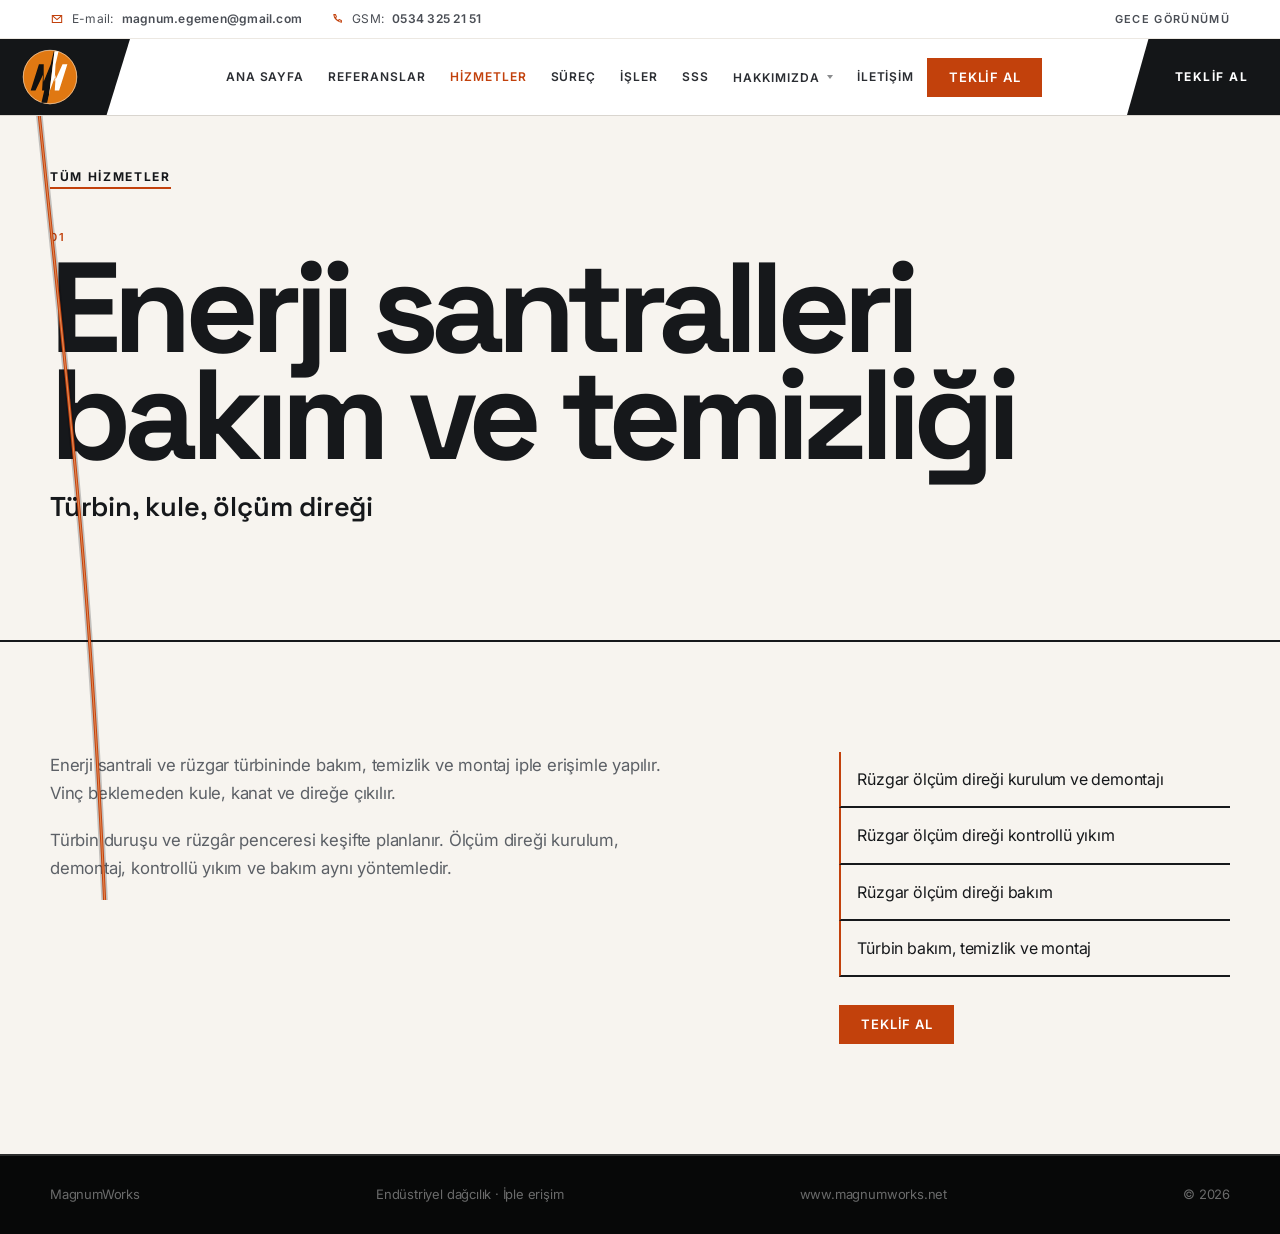
==== hizmet.html @ 62b802a7 "MagnumWorks kurumsal siteyi yayına hazırla. Katalogdaki hizmet kategorileri, referanslar ve standart" ====
<!DOCTYPE html>
<html lang="tr">
  <head>
    <meta charset="UTF-8" />
    <meta name="viewport" content="width=device-width, initial-scale=1.0" />
    <title>Hizmet | MagnumWorks</title>
    <meta name="description" content="MagnumWorks iple erişim hizmeti." />
    <meta name="theme-color" content="#0f1113" />
    <link rel="preconnect" href="https://fonts.googleapis.com" />
    <link rel="preconnect" href="https://fonts.gstatic.com" crossorigin />
    <link
      href="https://fonts.googleapis.com/css2?family=Inter:wght@400;500;600&family=Space+Grotesk:wght@500;600;700&display=swap"
      rel="stylesheet"
    />
    <link rel="stylesheet" href="css/styles.css" />
    <script>
      try {
        if (localStorage.getItem("magnum-theme") === "night") {
          document.documentElement.dataset.theme = "night";
        }
      } catch (err) {}
    </script>
  </head>
  <body class="page-inner">
    <a class="skip-link" href="#icerik">İçeriğe geç</a>
    <div class="scroll-progress" aria-hidden="true"></div>

    <header class="site-header is-stuck">
      <div class="header-top">
        <div class="container header-top-inner">
          <p class="header-meta">
            <svg viewBox="0 0 24 24" aria-hidden="true"><path d="M4 6h16v12H4z" fill="none" stroke="currentColor" stroke-width="1.8"/><path d="m5 7 7 6 7-6" fill="none" stroke="currentColor" stroke-width="1.8"/></svg>
            E-mail: <a href="mailto:magnum.egemen@gmail.com">magnum.egemen@gmail.com</a>
          </p>
          <p class="header-meta">
            <svg viewBox="0 0 24 24" aria-hidden="true"><path d="M6.5 4.5h3l1.5 4-2 1.2a12 12 0 0 0 5.3 5.3l1.2-2 4 1.5v3A15 15 0 0 1 6.5 4.5z" fill="none" stroke="currentColor" stroke-width="1.8" stroke-linejoin="round"/></svg>
            GSM: <a href="tel:+905343252151">0534 325 21 51</a>
          </p>
          <button class="theme-toggle" type="button" aria-pressed="false" aria-label="Saha gece modu">
            Gece görünümü
          </button>
        </div>
      </div>
      <div class="header-bar">
        <a class="logo-slab" href="index.html" aria-label="MagnumWorks anasayfa">
          <img class="logo-mark" src="assets/logo-mw.svg" width="56" height="56" alt="MagnumWorks" />
        </a>
        <button class="menu-toggle" type="button" aria-expanded="false" aria-controls="site-nav" aria-label="Menü">
          <span></span><span></span><span></span>
        </button>
        <nav class="nav" id="site-nav">
          <a class="nav-link" href="index.html">Ana sayfa</a>
          <a class="nav-link" href="index.html#referanslar">Referanslar</a>
          <a class="nav-link is-active" href="index.html#hizmetler">Hizmetler</a>
          <a class="nav-link" href="index.html#surec">Süreç</a>
          <a class="nav-link" href="index.html#isler">İşler</a>
          <a class="nav-link" href="index.html#sss">SSS</a>
          <div class="nav-drop">
            <button class="nav-link nav-drop-btn" type="button" aria-expanded="false" aria-controls="hakkinda-menu">
              Hakkımızda
            </button>
            <div class="nav-drop-menu" id="hakkinda-menu">
              <a href="index.html#hakkimizda">Magnum Works</a>
              <a href="index.html#sertifikalar">Sertifikalar ve kullanılan markalar</a>
              <a href="index.html#ekip">Ekibimiz</a>
            </div>
          </div>
          <a class="nav-link" href="index.html#iletisim">İletişim</a>
          <a class="btn btn-primary btn-nav" href="index.html#iletisim">Teklif al</a>
        </nav>
        <a class="quote-slab" href="index.html#iletisim">Teklif al</a>
      </div>
    </header>

    <main id="icerik" class="service-page">
      <section class="section service-hero">
        <div class="container">
          <a class="back-link" href="index.html#hizmetler">Tüm hizmetler</a>
          <p class="kicker" data-n></p>
          <h1 data-title></h1>
          <p class="dek" data-dek></p>
        </div>
      </section>

      <section class="section service-body">
        <div class="container service-body-grid">
          <article data-body></article>
          <aside>
            <ul data-items></ul>
            <a class="btn btn-primary" href="index.html#iletisim">Teklif al</a>
          </aside>
        </div>
      </section>

      <section class="section gallery" id="galeri" hidden>
        <div class="container">
          <div class="split-intro">
            <p class="section-tag">Galeri</p>
            <h2>Sahadan</h2>
          </div>
          <div class="gallery-grid" data-gallery></div>
        </div>
      </section>
    </main>

    <footer class="site-footer">
      <div class="container footer-inner">
        <span>MagnumWorks</span>
        <span>Endüstriyel dağcılık · İple erişim</span>
        <a href="https://www.magnumworks.net" rel="noopener">www.magnumworks.net</a>
        <span>© 2026</span>
      </div>
    </footer>

    <button class="to-top" type="button" aria-label="Başa dön">
      <svg viewBox="0 0 24 24" fill="none" stroke="currentColor" stroke-width="1.6">
        <path d="M12 19V5M5 12l7-7 7 7" />
      </svg>
    </button>
    <script src="js/services.js"></script>
    <script src="js/hizmet.js"></script>
    <script src="js/rope.js"></script>
    <script src="js/main.js"></script>
  </body>
</html>
---- css/styles.css ----
:root {
  --accent: #c2410c;
  --black: #0c0d0e;
  --ink: #16181b;
  --muted: #5c6066;
  --line: #d9d5cf;
  --paper: #efece6;
  --white: #f7f4ef;
  --header-h: 114px;
  --header-bg: #ffffff;
  --font: "Inter", system-ui, sans-serif;
  --display: "Space Grotesk", "Inter", sans-serif;
  --ease: cubic-bezier(0.22, 1, 0.36, 1);
  --rule: 2.5px;
}

html[data-theme="night"] {
  color-scheme: dark;
  --black: #070808;
  --ink: #efece6;
  --muted: #9a958c;
  --line: #3a3d42;
  --paper: #1a1c1f;
  --white: #121416;
  --header-bg: #16181b;
}

*,
*::before,
*::after {
  box-sizing: border-box;
}

html {
  scroll-behavior: smooth;
  scroll-padding-top: calc(var(--header-h) + 12px);
}

body {
  margin: 0;
  font-family: var(--font);
  color: var(--ink);
  background: var(--white);
  line-height: 1.65;
  font-size: 16px;
  letter-spacing: -0.012em;
}

img {
  max-width: 100%;
  display: block;
}

a {
  color: inherit;
  text-decoration: none;
}

:focus-visible {
  outline: 2px solid var(--accent);
  outline-offset: 3px;
}

.container {
  width: min(1180px, calc(100% - 56px));
  margin-inline: auto;
}

.skip-link {
  position: absolute;
  left: -9999px;
}

.skip-link:focus {
  left: 12px;
  top: 12px;
  z-index: 80;
  padding: 10px 14px;
  background: var(--black);
  color: #fff;
}

.scroll-progress {
  position: fixed;
  top: 0;
  left: 0;
  right: 0;
  height: 2px;
  z-index: 70;
  background: var(--accent);
  transform: scaleX(var(--progress, 0));
  transform-origin: 0 50%;
  pointer-events: none;
}

/* Header */

.site-header {
  position: fixed;
  inset: 0 0 auto;
  z-index: 50;
  height: auto;
  background: var(--header-bg);
  box-shadow: 0 1px 0 var(--line);
}

.header-top {
  background: #fff;
  color: #4a4e55;
  font-size: 12px;
  letter-spacing: 0.02em;
  border-bottom: 1px solid #ece8e2;
}

html[data-theme="night"] .header-top {
  background: #121416;
  color: var(--muted);
  border-bottom-color: var(--line);
}

.header-top-inner {
  min-height: 38px;
  display: flex;
  align-items: center;
  gap: 28px;
}

.header-meta {
  margin: 0;
  display: inline-flex;
  align-items: center;
  gap: 8px;
}

.header-meta svg {
  width: 14px;
  height: 14px;
  color: var(--accent);
  flex-shrink: 0;
}

.header-top a {
  color: inherit;
  font-weight: 600;
}

.header-top a:hover {
  color: var(--accent);
}

.theme-toggle {
  margin: 0;
  margin-left: auto;
  padding: 0;
  border: 0;
  background: none;
  color: #4a4e55;
  font: 600 11px/1 var(--font);
  letter-spacing: 0.12em;
  text-transform: uppercase;
  cursor: pointer;
}

.theme-toggle:hover,
html[data-theme="night"] .theme-toggle {
  color: var(--accent);
}

.header-bar {
  display: flex;
  align-items: stretch;
  min-height: 76px;
  background: #fff;
}

html[data-theme="night"] .header-bar {
  background: var(--header-bg);
}

.logo-slab {
  display: flex;
  align-items: center;
  flex-shrink: 0;
  padding: 0 52px 0 22px;
  background: #141618;
  clip-path: polygon(0 0, 100% 0, 82% 100%, 0 100%);
  line-height: 0;
}

.logo-mark {
  display: block;
  width: 56px;
  height: 56px;
}

.quote-slab {
  display: inline-flex;
  align-items: center;
  flex-shrink: 0;
  margin-left: auto;
  padding: 0 32px 0 48px;
  background: #141618;
  color: #fff;
  font: 700 12px/1 var(--font);
  letter-spacing: 0.12em;
  text-transform: uppercase;
  clip-path: polygon(14% 0, 100% 0, 100% 100%, 0 100%);
}

.quote-slab:hover {
  background: var(--accent);
}

@media (max-width: 760px) {
  .logo-slab {
    padding: 0 36px 0 14px;
  }

  .logo-mark {
    width: 44px;
    height: 44px;
  }

  .header-meta:nth-child(3) {
    display: none;
  }
}

.nav {
  display: flex;
  align-items: center;
  justify-content: center;
  flex: 1;
  gap: 2px;
}

.nav-link {
  font-size: 12px;
  font-weight: 600;
  letter-spacing: 0.08em;
  text-transform: uppercase;
  color: #2a2d32;
  transition: color 0.2s var(--ease);
  background: none;
  border: 0;
  padding: 10px 11px;
  font-family: inherit;
  cursor: pointer;
}

html[data-theme="night"] .nav-link {
  color: var(--ink);
}

.nav-link:hover,
.nav-link.is-active,
.site-header.is-stuck .nav-link:hover,
.site-header.is-stuck .nav-link.is-active {
  color: var(--accent);
}

.btn-nav {
  display: none;
}

.nav-drop {
  position: relative;
}

.nav-drop-btn {
  display: inline-flex;
  align-items: center;
  gap: 7px;
}

.nav-drop-btn::before {
  content: "";
  width: 0;
  height: 0;
  border-left: 3.5px solid transparent;
  border-right: 3.5px solid transparent;
  border-top: 4px solid currentColor;
  opacity: 0.55;
  order: 2;
}

.nav-drop-menu {
  position: absolute;
  top: 100%;
  left: 0;
  min-width: 280px;
  padding: 8px 0;
  background: var(--white);
  border: 1px solid var(--ink);
  display: none;
  z-index: 60;
}

.nav-drop:hover .nav-drop-menu,
.nav-drop:focus-within .nav-drop-menu,
.nav-drop.is-open .nav-drop-menu {
  display: grid;
}

.nav-drop-menu a {
  font-size: 13px;
  font-weight: 500;
  letter-spacing: 0.02em;
  text-transform: none;
  color: var(--ink);
  line-height: 1.35;
  padding: 12px 16px;
  border-left: 3px solid transparent;
}

.nav-drop-menu a:hover,
.nav-drop-menu a.is-active {
  color: var(--accent);
  border-left-color: var(--accent);
  background: var(--paper);
}

.btn {
  display: inline-flex;
  align-items: center;
  justify-content: center;
  border: 0;
  cursor: pointer;
  font: 600 13px/1 var(--font);
  letter-spacing: 0.06em;
  text-transform: uppercase;
  padding: 13px 22px;
  border-radius: 0;
  transition: background 0.25s var(--ease), color 0.25s var(--ease);
}

.btn-primary {
  background: var(--accent);
  color: #fff;
}

.btn-primary:hover {
  background: #9a3412;
}

.btn-ghost {
  background: transparent;
  color: var(--ink);
  border: var(--rule) solid var(--ink);
}

.btn-ghost:hover {
  border-color: var(--accent);
  color: var(--accent);
}

.menu-toggle {
  display: none;
  width: 40px;
  height: 40px;
  margin: auto 16px auto auto;
  border: 1px solid color-mix(in srgb, var(--ink) 16%, transparent);
  background: transparent;
  cursor: pointer;
}

.menu-toggle span {
  display: block;
  width: 16px;
  height: 2px;
  margin: 4px auto;
  background: var(--ink);
}

/* Hero */

.hero {
  position: relative;
  min-height: min(88vh, 820px);
  display: grid;
  place-items: center;
  padding: var(--header-h) 24px 0;
  overflow: hidden;
  color: #fff;
}

.hero-photo {
  position: absolute;
  inset: 0;
  width: 100%;
  height: 100%;
  max-width: none;
  object-fit: cover;
  object-position: center 40%;
}

.hero-veil {
  position: absolute;
  inset: 0;
  background: linear-gradient(180deg, rgba(12, 13, 14, 0.55) 0%, rgba(12, 13, 14, 0.28) 42%, rgba(12, 13, 14, 0.45) 100%);
}

.hero-center {
  position: relative;
  z-index: 1;
  text-align: center;
  max-width: 56rem;
}

.eyebrow {
  margin: 0 0 16px;
  font-size: 12px;
  font-weight: 600;
  letter-spacing: 0.18em;
  text-transform: uppercase;
  color: var(--accent);
}

.hero h1 {
  margin: 0;
  font-family: var(--display);
  font-size: clamp(2rem, 5.4vw, 4.1rem);
  font-weight: 700;
  line-height: 1.08;
  letter-spacing: 0.04em;
  text-transform: uppercase;
  color: #fff;
  text-shadow: 0 8px 28px rgba(0, 0, 0, 0.35);
}

.btn-hero {
  margin-top: 28px;
  background: #141618;
  color: #fff;
  padding: 14px 26px;
}

.btn-hero:hover {
  background: var(--accent);
}

.page-rail {
  display: none;
}

.rope-canvas {
  position: fixed;
  inset: 0;
  z-index: 12;
  width: 100%;
  height: 100%;
  pointer-events: none;
}

/* Facts */

.facts {
  background: var(--black);
  color: #fff;
  padding: 88px 0 96px;
  border-top: var(--rule) solid var(--accent);
}

.facts-layout {
  display: grid;
  grid-template-columns: 0.85fr 1.15fr;
  gap: 48px;
  align-items: start;
}

.facts-lead {
  margin: 0;
  font-family: var(--display);
  font-size: clamp(3rem, 8vw, 6.5rem);
  font-weight: 700;
  line-height: 0.85;
  letter-spacing: -0.06em;
}

.facts-list {
  display: grid;
  gap: 0;
}

.facts-list article {
  position: relative;
  padding: 28px 0 28px 8px;
  border-top: var(--rule) solid rgba(255, 255, 255, 0.85);
  overflow: hidden;
}

.facts-n {
  position: absolute;
  right: 0;
  top: -0.15em;
  font-family: var(--display);
  font-size: 5.5rem;
  font-weight: 700;
  line-height: 1;
  letter-spacing: -0.08em;
  color: transparent;
  -webkit-text-stroke: 1.5px rgba(255, 255, 255, 0.14);
  pointer-events: none;
}

.facts-list h3 {
  margin: 0 0 8px;
  font-family: var(--display);
  font-size: 1.15rem;
  letter-spacing: 0.08em;
  text-transform: uppercase;
  color: var(--accent);
}

.facts-list p {
  margin: 0;
  max-width: 36ch;
  color: rgba(255, 255, 255, 0.65);
}

.stats {
  background: var(--white);
  border-top: var(--rule) solid var(--ink);
  padding: 0;
}

.stats-grid {
  display: grid;
  grid-template-columns: repeat(4, 1fr);
}

.stats-grid article {
  display: grid;
  grid-template-columns: auto 1fr;
  grid-template-rows: auto auto;
  column-gap: 16px;
  align-items: center;
  padding: 36px 28px 36px 0;
  border-right: var(--rule) solid var(--ink);
}

.stats-grid article:last-child {
  border-right: 0;
  padding-right: 0;
}

.stats-ico {
  grid-row: 1 / 3;
  width: 52px;
  height: 52px;
}

.stats-ico path,
.stats-ico circle,
.stats-ico rect {
  fill: none;
  stroke: var(--ink);
  stroke-width: 1.6;
  stroke-linecap: round;
  stroke-linejoin: round;
}

.stats-ico .fine {
  stroke-width: 1.1;
  opacity: 0.4;
}

.stats-ico .accent {
  stroke: var(--accent);
  stroke-width: 2;
}

.stats-grid p {
  margin: 0;
  font-family: var(--display);
  font-size: clamp(2rem, 4vw, 3.2rem);
  font-weight: 700;
  letter-spacing: -0.05em;
  line-height: 0.9;
  color: var(--ink);
}

.stats-grid h3 {
  margin: 8px 0 0;
  font-size: 13px;
  font-weight: 600;
  letter-spacing: 0.08em;
  text-transform: uppercase;
  color: var(--muted);
}

/* Sections */

.section {
  padding: 110px 0;
}

.section-tag {
  margin: 0;
  font-size: 12px;
  font-weight: 600;
  letter-spacing: 0.22em;
  text-transform: uppercase;
  color: var(--accent);
}

.services {
  background: var(--white);
}

.services-intro {
  display: grid;
  grid-template-columns: 1fr 1.4fr;
  gap: 24px;
  align-items: end;
  margin-bottom: 72px;
  padding-bottom: 28px;
  border-bottom: var(--rule) solid var(--ink);
}

.services-intro h2 {
  margin: 0;
  text-align: right;
  font-family: var(--display);
  font-size: clamp(2.2rem, 5.5vw, 4.2rem);
  font-weight: 700;
  line-height: 0.92;
  letter-spacing: -0.05em;
}

.lines {
  margin: 0;
  padding: 0;
  list-style: none;
  display: grid;
  grid-template-columns: 1fr 1fr;
  border-top: var(--rule) solid var(--ink);
}

.lines li {
  margin: 0;
  border-bottom: var(--rule) solid var(--ink);
}

.lines li:nth-child(odd) {
  border-right: var(--rule) solid var(--ink);
}

.lines a {
  display: flex;
  align-items: baseline;
  gap: 14px;
  padding: 22px 28px 22px 0;
  font-family: var(--display);
  font-size: clamp(1.02rem, 1.6vw, 1.22rem);
  font-weight: 600;
  line-height: 1.35;
  letter-spacing: -0.02em;
}

.lines a::before {
  content: "";
  flex: 0 0 10px;
  width: 10px;
  height: 10px;
  margin-top: 6px;
  background: var(--accent);
}

.lines a:hover {
  color: var(--accent);
}

.service-list {
  display: grid;
  gap: 0;
}

.service-row {
  position: relative;
  display: grid;
  grid-template-columns: 0.9fr 1.1fr;
  gap: 40px;
  align-items: center;
  padding: 56px 0;
  border-bottom: var(--rule) solid var(--ink);
  color: inherit;
}

.service-row:hover h3 {
  color: var(--accent);
}

.service-row.is-flip {
  grid-template-columns: 1.1fr 0.9fr;
}

.service-row.is-flip .doodle {
  order: 2;
}

.service-row.is-flip .service-copy {
  order: 1;
  text-align: right;
}

.service-row.is-flip .service-copy p,
.service-row.is-flip .service-copy ul,
.service-row.is-flip .service-copy .more {
  margin-left: auto;
}

.service-copy {
  position: relative;
  z-index: 1;
}

.wm {
  position: absolute;
  left: -0.1em;
  top: -0.35em;
  z-index: -1;
  font-family: var(--display);
  font-size: clamp(5.5rem, 14vw, 10rem);
  font-weight: 700;
  line-height: 0.75;
  letter-spacing: -0.08em;
  color: transparent;
  -webkit-text-stroke: 2px rgba(22, 24, 27, 0.1);
  pointer-events: none;
}

.service-row.is-flip .wm {
  left: auto;
  right: -0.05em;
}

.doodle {
  display: grid;
  place-items: center;
}

.doodle svg {
  width: min(340px, 78vw);
  height: auto;
  aspect-ratio: 240 / 180;
}

.doodle-art {
  width: min(380px, 82vw);
  height: auto;
  background: transparent;
}

html[data-theme="night"] .doodle-art {
  filter: invert(1) hue-rotate(180deg);
}

.doodle path,
.doodle circle,
.doodle rect,
.doodle line,
.doodle polyline,
.doodle ellipse {
  fill: none;
  stroke: var(--ink);
  stroke-width: 1.2;
  stroke-linecap: round;
  stroke-linejoin: round;
}

.doodle .fine {
  stroke-width: 0.85;
  opacity: 0.42;
}

.doodle .mid {
  stroke-width: 1.15;
}

.doodle .accent {
  stroke: var(--accent);
  stroke-width: 1.9;
  opacity: 1;
}

.service-row:hover .doodle .accent {
  stroke-dasharray: 5 7;
  animation: dash 1.4s linear infinite;
}

.kicker {
  display: block;
  margin-bottom: 8px;
  font-size: 11px;
  font-weight: 600;
  letter-spacing: 0.2em;
  text-transform: uppercase;
  color: var(--accent);
}

.service-copy h3 {
  margin: 0 0 12px;
  font-family: var(--display);
  font-size: clamp(2.8rem, 7.5vw, 5.8rem);
  font-weight: 700;
  letter-spacing: -0.06em;
  line-height: 0.86;
  color: var(--ink);
}

.service-copy .dek {
  margin: 0 0 16px;
  font-family: var(--display);
  font-size: clamp(1.05rem, 2vw, 1.35rem);
  font-weight: 600;
  letter-spacing: -0.03em;
  line-height: 1.2;
  color: var(--ink);
}

.service-copy p:not(.dek) {
  margin: 0 0 14px;
  max-width: 46ch;
  color: var(--muted);
}

.service-copy ul {
  margin: 0 0 20px;
  padding: 0;
  list-style: none;
  display: flex;
  flex-wrap: wrap;
  gap: 8px 18px;
  max-width: 46ch;
}

.service-copy li {
  font-size: 13px;
}

.service-copy li::before {
  content: "– ";
  color: var(--accent);
}

.service-copy li a:hover {
  color: var(--accent);
}

.service-copy .more {
  display: inline-block;
  font-size: 13px;
  font-weight: 700;
  letter-spacing: 0.06em;
  text-transform: uppercase;
  color: var(--ink);
  border-bottom: var(--rule) solid var(--accent);
  padding-bottom: 2px;
}

.page-inner {
  padding-top: var(--header-h);
}

.page-inner .site-header {
  background: var(--header-bg);
}

.service-hero {
  padding-top: 48px;
  border-bottom: var(--rule) solid var(--ink);
}

.back-link {
  display: inline-block;
  margin-bottom: 28px;
  font-size: 12px;
  font-weight: 700;
  letter-spacing: 0.14em;
  text-transform: uppercase;
  border-bottom: var(--rule) solid var(--accent);
}

.service-hero h1 {
  margin: 8px 0 16px;
  font-family: var(--display);
  font-size: clamp(3.4rem, 12vw, 8rem);
  font-weight: 700;
  line-height: 0.84;
  letter-spacing: -0.06em;
  color: var(--ink);
}

.service-hero .dek {
  margin: 0;
  font-family: var(--display);
  font-size: clamp(1.2rem, 2.4vw, 1.7rem);
  font-weight: 600;
  max-width: 28ch;
}

.service-body {
  background: var(--white);
}

.service-body-grid {
  display: grid;
  grid-template-columns: 1.3fr 0.7fr;
  gap: 64px;
  align-items: start;
}

.service-body-grid article p {
  margin: 0 0 20px;
  color: var(--muted);
  max-width: 58ch;
  font-size: 1.05rem;
}

.service-body-grid ul {
  margin: 0 0 28px;
  padding: 0;
  list-style: none;
}

.service-body-grid li {
  padding: 14px 0 14px 16px;
  border-left: var(--rule) solid var(--accent);
  border-bottom: var(--rule) solid var(--ink);
}

.gallery {
  background: var(--paper);
  border-top: var(--rule) solid var(--ink);
}

.gallery-grid {
  display: grid;
  grid-template-columns: repeat(3, 1fr);
  gap: var(--rule);
}

.gallery-grid figure {
  margin: 0;
  background: var(--ink);
  aspect-ratio: 4 / 3;
  overflow: hidden;
}

.gallery-grid img {
  width: 100%;
  height: 100%;
  object-fit: cover;
}

@keyframes dash {
  to {
    stroke-dashoffset: -24;
  }
}

.split-intro {
  display: grid;
  grid-template-columns: 1fr 1.4fr;
  gap: 24px;
  align-items: end;
  margin-bottom: 56px;
  padding-bottom: 28px;
  border-bottom: var(--rule) solid var(--ink);
}

.split-intro h2 {
  margin: 0;
  text-align: right;
  font-family: var(--display);
  font-size: clamp(2.8rem, 7vw, 5.4rem);
  font-weight: 700;
  line-height: 0.88;
  letter-spacing: -0.05em;
}

.process {
  background: var(--white);
  border-top: var(--rule) solid var(--ink);
}

.steps {
  margin: 0;
  padding: 0;
  list-style: none;
  display: grid;
  grid-template-columns: repeat(4, 1fr);
  gap: 0;
  border-top: var(--rule) solid var(--ink);
}

.steps li {
  padding: 32px 28px 8px 0;
  border-right: var(--rule) solid var(--ink);
}

.steps li:last-child {
  border-right: 0;
  padding-right: 0;
}

.steps-n {
  display: block;
  font-family: var(--display);
  font-size: 4.2rem;
  font-weight: 700;
  line-height: 0.8;
  letter-spacing: -0.06em;
  color: transparent;
  -webkit-text-stroke: 1.5px var(--ink);
  margin-bottom: 28px;
}

.steps h3 {
  margin: 0 0 12px;
  font-family: var(--display);
  font-size: 1.35rem;
  letter-spacing: -0.03em;
}

.steps p {
  margin: 0;
  color: var(--muted);
  font-size: 0.95rem;
  max-width: 28ch;
}

.works {
  background: var(--paper);
  border-top: var(--rule) solid var(--ink);
}

.works-note {
  margin: -32px 0 28px;
  color: var(--muted);
  font-size: 0.95rem;
}

.works-list {
  border-top: var(--rule) solid var(--ink);
}

.work-row {
  display: grid;
  grid-template-columns: 4.5rem 1fr auto;
  gap: 16px;
  align-items: baseline;
  padding: 22px 0;
  border-bottom: var(--rule) solid var(--ink);
  color: inherit;
}

.work-row span {
  font-family: var(--display);
  font-weight: 700;
  font-size: 0.95rem;
  color: var(--accent);
}

.work-row strong {
  font-family: var(--display);
  font-size: clamp(1.2rem, 2.4vw, 1.7rem);
  font-weight: 700;
  letter-spacing: -0.03em;
}

.work-row em {
  font-style: normal;
  font-size: 13px;
  letter-spacing: 0.08em;
  text-transform: uppercase;
  color: var(--muted);
}

.refs {
  background: #141618;
  color: #fff;
  padding: 72px 0 0;
  border-top: 4px solid var(--accent);
  overflow: hidden;
}

.refs-head {
  display: grid;
  grid-template-columns: 1.1fr 0.9fr;
  gap: 40px;
  align-items: end;
  padding-bottom: 36px;
}

.refs-head h2 {
  margin: 10px 0 0;
  font-family: var(--display);
  font-size: clamp(1.8rem, 3.4vw, 2.6rem);
  font-weight: 700;
  letter-spacing: -0.03em;
  line-height: 1.15;
  color: #fff;
}

.refs-lead {
  margin: 0;
  max-width: 42ch;
  color: rgba(255, 255, 255, 0.62);
  font-size: 0.98rem;
  line-height: 1.65;
}

.refs-marquee {
  overflow: hidden;
  background: #1a1c1f;
  border-top: 1px solid rgba(255, 255, 255, 0.08);
}

.refs-track {
  display: flex;
  width: max-content;
  margin: 0;
  padding: 28px 0;
  list-style: none;
  animation: refs-drift 48s linear infinite;
}

.refs-track li {
  flex: 0 0 240px;
  margin: 0;
  padding: 0 12px;
}

.refs-card {
  background: #fff;
  color: var(--ink);
  min-height: 148px;
  padding: 16px 16px 14px;
  display: grid;
  grid-template-rows: 1fr auto;
}

.refs-plate {
  display: grid;
  place-items: center;
  min-height: 88px;
  padding: 12px;
  border: 1px solid #ece8e2;
  background: #f7f4ef;
}

.refs-logo {
  width: 148px;
  height: 56px;
  object-fit: contain;
}

.refs-slot {
  font-family: var(--display);
  font-size: 11px;
  font-weight: 700;
  letter-spacing: 0.22em;
  text-transform: uppercase;
  color: #c4beb4;
}

.refs-name {
  margin: 12px 0 0;
  font-family: var(--display);
  font-size: 12px;
  font-weight: 700;
  letter-spacing: 0.04em;
  line-height: 1.3;
  text-align: center;
  text-transform: uppercase;
  color: #141618;
}

.refs-names {
  margin: 0;
  padding: 28px 0 48px;
  list-style: none;
  display: grid;
  grid-template-columns: 1fr 1fr 1fr;
  gap: 0;
}

.refs-names li {
  margin: 0;
  padding: 14px 20px 14px 0;
  border-bottom: 1px solid rgba(255, 255, 255, 0.1);
  font-size: 0.95rem;
  color: rgba(255, 255, 255, 0.82);
}

.refs-names li::before {
  content: "";
  display: inline-block;
  width: 7px;
  height: 7px;
  margin-right: 10px;
  background: var(--accent);
  vertical-align: 1px;
}

.refs-lead code {
  font-size: 0.85em;
  color: #fff;
}

html[data-theme="night"] .refs {
  background: #0c0d0e;
}

html[data-theme="night"] .refs-marquee {
  background: #121416;
}

@keyframes refs-drift {
  from {
    transform: translateX(-50%);
  }
  to {
    transform: translateX(0);
  }
}

.refs-marquee:hover .refs-track {
  animation-play-state: paused;
}

@media (prefers-reduced-motion: reduce) {
  .refs-track {
    animation: none;
    transform: none;
  }
}

@media (max-width: 760px) {
  .refs-head {
    grid-template-columns: 1fr;
    gap: 16px;
  }

  .refs-names {
    grid-template-columns: 1fr;
  }
}

.work-row:hover strong {
  color: var(--accent);
}

.faq {
  background: var(--white);
  border-top: var(--rule) solid var(--ink);
}

.faq-list {
  max-width: 820px;
  margin-left: auto;
}

.faq-list details {
  border-bottom: var(--rule) solid var(--ink);
}

.faq-list summary {
  cursor: pointer;
  list-style: none;
  padding: 22px 0;
  font-family: var(--display);
  font-size: clamp(1.15rem, 2.2vw, 1.55rem);
  font-weight: 700;
  letter-spacing: -0.03em;
}

.faq-list summary::-webkit-details-marker {
  display: none;
}

.faq-list summary::after {
  content: "+";
  float: right;
  color: var(--accent);
  font-weight: 700;
}

.faq-list details[open] summary::after {
  content: "–";
}

.faq-list details p {
  margin: 0 0 24px;
  color: var(--muted);
  max-width: 58ch;
}

/* About */

.about-section {
  background: var(--paper);
  border-top: var(--rule) solid var(--ink);
}

.about {
  display: grid;
  grid-template-columns: 1.2fr 0.8fr;
  gap: 64px;
  align-items: start;
}

.about-copy h2 {
  margin: 12px 0 28px;
  font-family: var(--display);
  font-size: clamp(2.6rem, 6.5vw, 4.8rem);
  font-weight: 700;
  line-height: 0.9;
  letter-spacing: -0.05em;
}

.about-copy h3 {
  margin: 0 0 20px;
  font-family: var(--display);
  font-size: clamp(1.8rem, 4vw, 2.6rem);
  font-weight: 700;
  line-height: 0.95;
  letter-spacing: -0.04em;
}

.about-copy p {
  color: var(--muted);
  max-width: 48ch;
}

.about-index {
  margin-top: 28px;
  display: grid;
  gap: 14px;
}

.about-index a {
  font-size: 12px;
  font-weight: 700;
  letter-spacing: 0.12em;
  text-transform: uppercase;
  color: var(--ink);
  line-height: 1.4;
}

.about-index a[aria-current="page"],
.about-index a:hover {
  color: var(--accent);
}

.certs {
  background: var(--white);
  border-top: var(--rule) solid var(--ink);
}

.cert-grid {
  display: grid;
  grid-template-columns: repeat(4, 1fr);
  gap: 0;
  border-top: var(--rule) solid var(--ink);
  margin-bottom: 56px;
}

.cert-grid article {
  padding: 28px 24px 8px 0;
  border-right: var(--rule) solid var(--ink);
}

.cert-grid article:last-child {
  border-right: 0;
  padding-right: 0;
}

.cert-grid span {
  display: block;
  font-family: var(--display);
  font-size: 2.6rem;
  font-weight: 700;
  letter-spacing: -0.05em;
  color: transparent;
  -webkit-text-stroke: 1.4px var(--ink);
  margin-bottom: 18px;
}

.cert-grid h3 {
  margin: 0 0 10px;
  font-family: var(--display);
  font-size: 1.25rem;
}

.cert-grid p {
  margin: 0;
  color: var(--muted);
  font-size: 0.95rem;
  max-width: 28ch;
}

.brands-title {
  margin: 36px 0 16px;
  font-family: var(--display);
  font-size: 1.4rem;
  letter-spacing: -0.03em;
}

.brands-strip {
  margin: 0;
  padding: 12px 16px;
  background: #fff;
  border: 1px solid var(--line);
}

.brands-strip img {
  width: 100%;
  height: auto;
  display: block;
}

html[data-theme="night"] .brands-strip {
  background: #ece8e2;
  border-color: #3a3d42;
}

.team {
  background: var(--paper);
  border-top: var(--rule) solid var(--ink);
}

.team-list .work-row {
  cursor: default;
}

.about-aside p {
  margin: 0;
  padding: 18px 0 18px 16px;
  border-left: var(--rule) solid var(--accent);
  border-bottom: var(--rule) solid var(--ink);
  display: grid;
  gap: 4px;
  font-size: 0.98rem;
}

.about-aside span {
  font-size: 11px;
  letter-spacing: 0.16em;
  text-transform: uppercase;
  color: var(--muted);
}

/* Contact */

.contact {
  background: var(--black);
  color: #fff;
  border-top: var(--rule) solid var(--accent);
}

.contact .section-tag {
  color: var(--accent);
}

.contact-grid {
  display: grid;
  grid-template-columns: 1fr 0.9fr;
  gap: 48px;
  align-items: start;
}

.contact-copy h2 {
  margin: 8px 0 12px;
  font-family: var(--display);
  font-size: clamp(4.2rem, 12vw, 9rem);
  font-weight: 700;
  line-height: 0.8;
  letter-spacing: -0.07em;
}

.contact-sub {
  margin: 0;
  max-width: 28ch;
  color: rgba(255, 255, 255, 0.6);
}

.meta {
  margin: 40px 0 0;
  padding: 0;
}

.meta div {
  display: grid;
  grid-template-columns: 110px 1fr;
  gap: 12px;
  padding: 16px 0;
  border-top: var(--rule) solid rgba(255, 255, 255, 0.35);
}

.meta dt {
  margin: 0;
  font-size: 11px;
  letter-spacing: 0.16em;
  text-transform: uppercase;
  color: var(--accent);
}

.meta dd {
  margin: 0;
}

.form {
  display: grid;
  gap: 22px;
  padding-top: 48px;
}

.form label {
  display: grid;
  gap: 8px;
  font-size: 11px;
  letter-spacing: 0.16em;
  text-transform: uppercase;
  color: rgba(255, 255, 255, 0.45);
}

.form input,
.form textarea {
  width: 100%;
  border: 0;
  border-bottom: var(--rule) solid rgba(255, 255, 255, 0.35);
  border-radius: 0;
  padding: 12px 0;
  font: inherit;
  color: #fff;
  background: transparent;
}

.form input:focus,
.form textarea:focus {
  outline: none;
  border-bottom-color: var(--accent);
}

.form textarea {
  min-height: 120px;
  resize: vertical;
}

/* Footer */

.site-footer {
  background: #070808;
  color: rgba(255, 255, 255, 0.4);
  padding: 28px 0;
  font-size: 13px;
  border-top: var(--rule) solid rgba(255, 255, 255, 0.15);
}

.footer-inner {
  display: flex;
  justify-content: space-between;
  gap: 16px;
  flex-wrap: wrap;
}

.footer-inner a:hover {
  color: #fff;
}

.to-top {
  position: fixed;
  right: 20px;
  bottom: 20px;
  z-index: 40;
  width: 44px;
  height: 44px;
  display: grid;
  place-items: center;
  border: var(--rule) solid var(--ink);
  background: var(--white);
  color: var(--ink);
  cursor: pointer;
  opacity: 0;
  pointer-events: none;
}

.to-top.is-visible {
  opacity: 1;
  pointer-events: auto;
}

.to-top svg {
  width: 16px;
  height: 16px;
}

@media (max-width: 980px) {
  .facts-layout,
  .about,
  .contact-grid,
  .services-intro,
  .split-intro,
  .steps,
  .cert-grid,
  .service-body-grid,
  .lines {
    grid-template-columns: 1fr;
  }

  .lines li:nth-child(odd) {
    border-right: 0;
  }

  .stats-grid {
    grid-template-columns: 1fr 1fr;
  }

  .stats-grid article {
    border-bottom: var(--rule) solid var(--ink);
    padding: 28px 20px 28px 0;
  }

  .stats-grid article:nth-child(2n) {
    border-right: 0;
    padding-right: 0;
  }

  .services-intro h2,
  .split-intro h2,
  .service-row.is-flip .service-copy {
    text-align: left;
  }

  .steps li {
    border-right: 0;
    border-bottom: var(--rule) solid var(--ink);
    padding: 28px 0;
  }

  .cert-grid article {
    border-right: 0;
    border-bottom: var(--rule) solid var(--ink);
    padding: 28px 0;
  }

  .gallery-grid {
    grid-template-columns: 1fr;
  }

  .work-row {
    grid-template-columns: 3rem 1fr;
  }

  .work-row em {
    grid-column: 2;
  }

  .service-row,
  .service-row.is-flip {
    grid-template-columns: 1fr;
  }

  .service-row.is-flip .doodle,
  .service-row.is-flip .service-copy {
    order: unset;
  }

  .service-copy p:not(.dek),
  .service-copy ul,
  .service-copy .more {
    margin-inline: 0;
  }

  .wm {
    font-size: 5.2rem;
  }

  .facts-n {
    font-size: 4rem;
  }
}

@media (max-width: 1100px) {
  .quote-slab {
    display: none;
  }

  .btn-nav {
    display: inline-flex;
    margin-top: 16px;
  }

  .menu-toggle {
    display: block;
  }

  .nav {
    position: fixed;
    inset: var(--header-h) 0 auto;
    display: none;
    flex-direction: column;
    align-items: stretch;
    gap: 0;
    padding: 8px 24px 24px;
    background: var(--white);
    border-bottom: var(--rule) solid var(--ink);
  }

  .nav.is-open {
    display: flex;
  }

  .nav-link,
  .site-header .nav-link {
    color: var(--ink);
    padding: 14px 0;
    border-bottom: 1px solid var(--line);
    text-transform: uppercase;
  }

  .nav .btn {
    margin-top: 16px;
    align-self: flex-start;
  }

  .nav-drop-menu {
    position: static;
    display: none;
    min-width: 0;
    padding: 0 0 8px 12px;
    border: 0;
    background: transparent;
  }

  .nav-drop.is-open .nav-drop-menu {
    display: grid;
    gap: 4px;
  }

  .nav-drop-menu a {
    padding: 12px 0;
    border-bottom: 1px solid var(--line);
  }
}

@media (max-width: 760px) {
  .hero h1 {
    font-size: clamp(1.9rem, 8vw, 2.6rem);
  }

  .contact-copy h2 {
    font-size: clamp(3.4rem, 22vw, 5.5rem);
  }
}

@media (prefers-reduced-motion: reduce) {
  html {
    scroll-behavior: auto;
  }

  .service-row:hover .doodle .accent {
    animation: none;
    stroke-dasharray: none;
  }
}
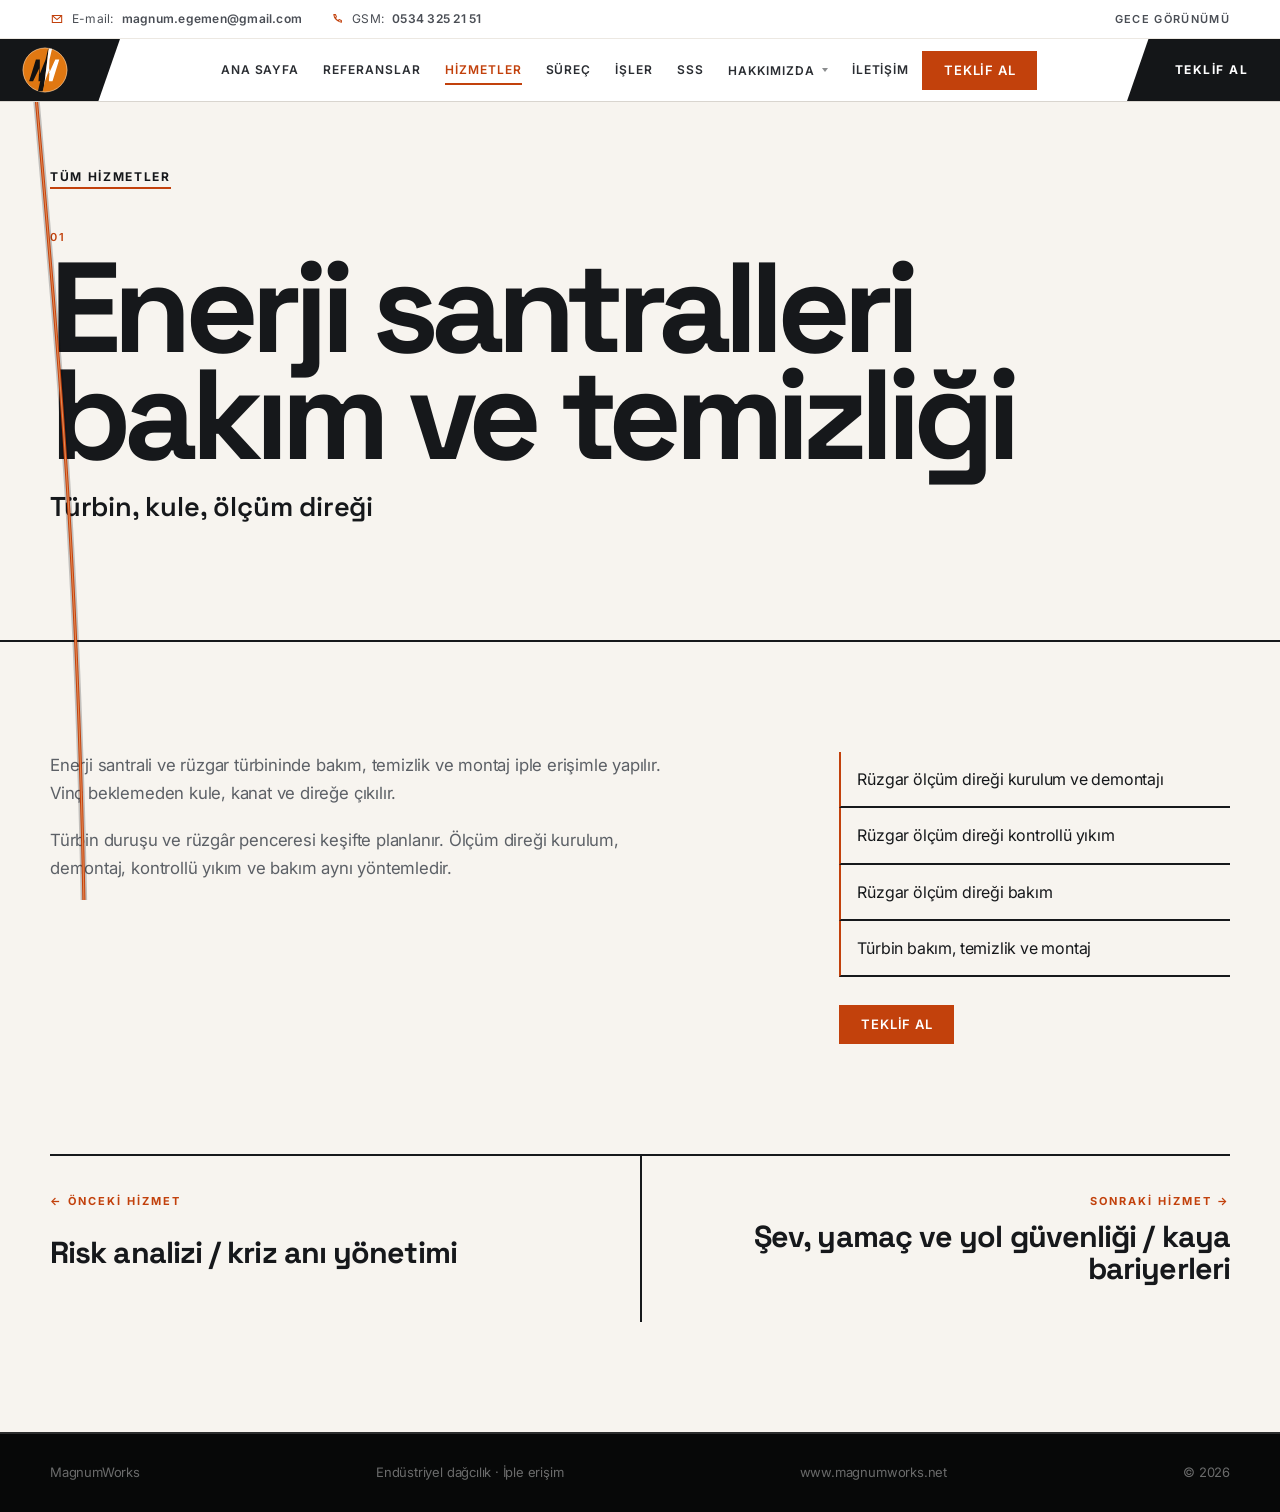
==== commit a7b36c5e: "Kurumsal dokuyu koruyarak mikro-etkileşim ve hareket katmanı ekle. - Hero: giriş animasyonu, scroll " ====
--- a/hizmet.html
+++ b/hizmet.html
@@ -74,7 +74,7 @@
 
     <main id="icerik" class="service-page">
       <section class="section service-hero">
-        <div class="container">
+        <div class="container" data-reveal>
           <a class="back-link" href="index.html#hizmetler">Tüm hizmetler</a>
           <p class="kicker" data-n></p>
           <h1 data-title></h1>
@@ -84,8 +84,8 @@
 
       <section class="section service-body">
         <div class="container service-body-grid">
-          <article data-body></article>
-          <aside>
+          <article data-body data-reveal></article>
+          <aside data-reveal style="--d: 140ms">
             <ul data-items></ul>
             <a class="btn btn-primary" href="index.html#iletisim">Teklif al</a>
           </aside>
@@ -94,12 +94,16 @@
 
       <section class="section gallery" id="galeri" hidden>
         <div class="container">
-          <div class="split-intro">
+          <div class="split-intro" data-reveal>
             <p class="section-tag">Galeri</p>
             <h2>Sahadan</h2>
           </div>
           <div class="gallery-grid" data-gallery></div>
         </div>
+      </section>
+
+      <section class="service-pager-section" aria-label="Diğer hizmetler">
+        <div class="container service-pager" data-pager data-reveal></div>
       </section>
     </main>
 
--- a/css/styles.css
+++ b/css/styles.css
@@ -1767,3 +1767,414 @@
     stroke-dasharray: none;
   }
 }
+
+/* ===== Polish pack: entrance, reveal, micro-interactions ===== */
+
+::selection {
+  background: var(--accent);
+  color: #fff;
+}
+
+/* Scroll reveal (activated by main.js via [data-reveal]) */
+
+[data-reveal] {
+  opacity: 0;
+  transform: translateY(26px);
+  transition: opacity 0.75s var(--ease), transform 0.75s var(--ease);
+  transition-delay: var(--d, 0s);
+}
+
+[data-reveal].is-visible {
+  opacity: 1;
+  transform: translateY(0);
+}
+
+/* Hero entrance + parallax base */
+
+.hero-photo {
+  transform: scale(1.06);
+  will-change: transform;
+}
+
+.hero-center {
+  will-change: transform, opacity;
+}
+
+@media (prefers-reduced-motion: no-preference) {
+  .hero h1 {
+    animation: hero-rise 1s var(--ease) 0.1s backwards;
+  }
+
+  .hero .btn-hero {
+    animation: hero-rise 1s var(--ease) 0.32s backwards;
+  }
+
+  .hero-cue {
+    animation: cue-fade 0.9s var(--ease) 0.95s backwards;
+  }
+
+  .hero-cue::after {
+    animation: cue-drip 2.1s var(--ease) infinite;
+  }
+}
+
+@keyframes hero-rise {
+  from {
+    opacity: 0;
+    transform: translateY(38px);
+  }
+}
+
+@keyframes cue-fade {
+  from {
+    opacity: 0;
+  }
+}
+
+/* Scroll cue */
+
+.hero-cue {
+  position: absolute;
+  left: 50%;
+  bottom: 30px;
+  z-index: 2;
+  transform: translateX(-50%);
+  display: grid;
+  justify-items: center;
+  gap: 12px;
+  font-size: 10px;
+  font-weight: 600;
+  letter-spacing: 0.32em;
+  text-transform: uppercase;
+  color: rgba(255, 255, 255, 0.72);
+  transition: color 0.25s var(--ease);
+}
+
+.hero-cue:hover {
+  color: #fff;
+}
+
+.hero-cue::after {
+  content: "";
+  width: 1.5px;
+  height: 46px;
+  background: linear-gradient(180deg, var(--accent), rgba(194, 65, 12, 0));
+}
+
+@keyframes cue-drip {
+  0% {
+    transform: scaleY(0);
+    transform-origin: 50% 0;
+  }
+
+  45% {
+    transform: scaleY(1);
+    transform-origin: 50% 0;
+  }
+
+  55% {
+    transform: scaleY(1);
+    transform-origin: 50% 100%;
+  }
+
+  100% {
+    transform: scaleY(0);
+    transform-origin: 50% 100%;
+  }
+}
+
+@media (max-height: 540px) {
+  .hero-cue {
+    display: none;
+  }
+}
+
+/* Magnetic + transition-ready buttons */
+
+.btn {
+  transition: background 0.25s var(--ease), color 0.25s var(--ease), border-color 0.25s var(--ease),
+    transform 0.3s var(--ease);
+}
+
+.quote-slab {
+  transition: background 0.25s var(--ease), transform 0.3s var(--ease);
+}
+
+/* Nav underline sweep */
+
+.nav-link {
+  position: relative;
+}
+
+.nav-link::after {
+  content: "";
+  position: absolute;
+  left: 11px;
+  right: 11px;
+  bottom: 5px;
+  height: 2px;
+  background: var(--accent);
+  transform: scaleX(0);
+  transform-origin: 0 50%;
+  transition: transform 0.32s var(--ease);
+  pointer-events: none;
+}
+
+.nav-link:hover::after,
+.nav-link.is-active::after {
+  transform: scaleX(1);
+}
+
+/* Header condense on scroll */
+
+.header-bar {
+  transition: min-height 0.32s var(--ease);
+}
+
+.logo-mark {
+  transition: width 0.32s var(--ease), height 0.32s var(--ease);
+}
+
+.site-header.is-stuck .header-bar {
+  min-height: 62px;
+}
+
+.site-header.is-stuck .logo-mark {
+  width: 46px;
+  height: 46px;
+}
+
+/* Menu toggle -> X */
+
+.menu-toggle span {
+  transition: transform 0.3s var(--ease), opacity 0.2s var(--ease);
+}
+
+.menu-toggle[aria-expanded="true"] span:nth-child(1) {
+  transform: translateY(6px) rotate(45deg);
+}
+
+.menu-toggle[aria-expanded="true"] span:nth-child(2) {
+  opacity: 0;
+}
+
+.menu-toggle[aria-expanded="true"] span:nth-child(3) {
+  transform: translateY(-6px) rotate(-45deg);
+}
+
+/* Work rows: sweep + arrow */
+
+.work-row {
+  grid-template-columns: 4.5rem 1fr auto 2.2rem;
+}
+
+a.work-row {
+  position: relative;
+  isolation: isolate;
+  transition: padding-left 0.35s var(--ease);
+}
+
+a.work-row::before {
+  content: "";
+  position: absolute;
+  inset: 0;
+  z-index: -1;
+  background: color-mix(in srgb, var(--accent) 8%, transparent);
+  transform: scaleX(0);
+  transform-origin: 0 50%;
+  transition: transform 0.4s var(--ease);
+}
+
+a.work-row:hover::before {
+  transform: scaleX(1);
+}
+
+a.work-row::after {
+  content: "→";
+  align-self: center;
+  font-family: var(--display);
+  font-size: 1.25rem;
+  color: var(--accent);
+  opacity: 0;
+  transform: translateX(-10px);
+  transition: opacity 0.3s var(--ease), transform 0.3s var(--ease);
+}
+
+a.work-row:hover {
+  padding-left: 12px;
+}
+
+a.work-row:hover::after {
+  opacity: 1;
+  transform: translateX(0);
+}
+
+/* FAQ smooth open */
+
+.faq-list summary {
+  transition: color 0.25s var(--ease);
+}
+
+.faq-list summary:hover {
+  color: var(--accent);
+}
+
+.faq-a {
+  display: grid;
+  grid-template-rows: 0fr;
+  transition: grid-template-rows 0.45s var(--ease);
+}
+
+.faq-list details[open] .faq-a {
+  grid-template-rows: 1fr;
+}
+
+.faq-a-in {
+  overflow: hidden;
+  min-height: 0;
+}
+
+/* Refs marquee edge fade */
+
+.refs-marquee {
+  mask-image: linear-gradient(90deg, transparent, #000 6%, #000 94%, transparent);
+  -webkit-mask-image: linear-gradient(90deg, transparent, #000 6%, #000 94%, transparent);
+}
+
+/* Contact spotlight */
+
+.contact {
+  position: relative;
+}
+
+.contact::before {
+  content: "";
+  position: absolute;
+  inset: 0;
+  pointer-events: none;
+  background: radial-gradient(
+    560px circle at var(--spot-x, 50%) var(--spot-y, 18%),
+    rgba(194, 65, 12, 0.13),
+    transparent 65%
+  );
+  opacity: var(--spot-o, 0);
+  transition: opacity 0.5s var(--ease);
+}
+
+.contact > .container {
+  position: relative;
+}
+
+/* Service pager (hizmet.html) */
+
+.service-pager-section {
+  padding: 0 0 110px;
+  background: var(--white);
+}
+
+.service-pager {
+  display: grid;
+  grid-template-columns: 1fr 1fr;
+  border-top: var(--rule) solid var(--ink);
+}
+
+.pager-link {
+  display: grid;
+  gap: 10px;
+  padding: 36px 0;
+  color: inherit;
+}
+
+.pager-link.is-prev {
+  padding-right: 28px;
+}
+
+.pager-link.is-next {
+  text-align: right;
+  border-left: var(--rule) solid var(--ink);
+  padding-left: 28px;
+}
+
+.pager-link span {
+  font-size: 11px;
+  font-weight: 700;
+  letter-spacing: 0.18em;
+  text-transform: uppercase;
+  color: var(--accent);
+}
+
+.pager-link strong {
+  font-family: var(--display);
+  font-size: clamp(1.15rem, 2.6vw, 1.9rem);
+  font-weight: 700;
+  letter-spacing: -0.03em;
+  line-height: 1.08;
+  transition: color 0.25s var(--ease);
+}
+
+.pager-link:hover strong {
+  color: var(--accent);
+}
+
+/* Overrides that must come after the new base rules above */
+
+@media (max-width: 1100px) {
+  .nav-link::after {
+    left: 0;
+    right: 0;
+    bottom: 9px;
+  }
+}
+
+@media (max-width: 760px) {
+  .work-row {
+    grid-template-columns: 3rem 1fr;
+  }
+
+  a.work-row::after {
+    display: none;
+  }
+
+  a.work-row:hover {
+    padding-left: 0;
+  }
+
+  .site-header.is-stuck .logo-mark {
+    width: 40px;
+    height: 40px;
+  }
+
+  .service-pager {
+    grid-template-columns: 1fr;
+  }
+
+  .pager-link.is-next {
+    text-align: left;
+    border-left: 0;
+    border-top: var(--rule) solid var(--ink);
+    padding-left: 0;
+  }
+
+  .pager-link.is-prev {
+    padding-right: 0;
+  }
+}
+
+@media (prefers-reduced-motion: reduce) {
+  [data-reveal] {
+    opacity: 1;
+    transform: none;
+    transition: none;
+  }
+
+  .hero h1,
+  .hero .btn-hero,
+  .hero-cue,
+  .hero-cue::after {
+    animation: none;
+  }
+
+  .faq-a {
+    transition: none;
+  }
+}
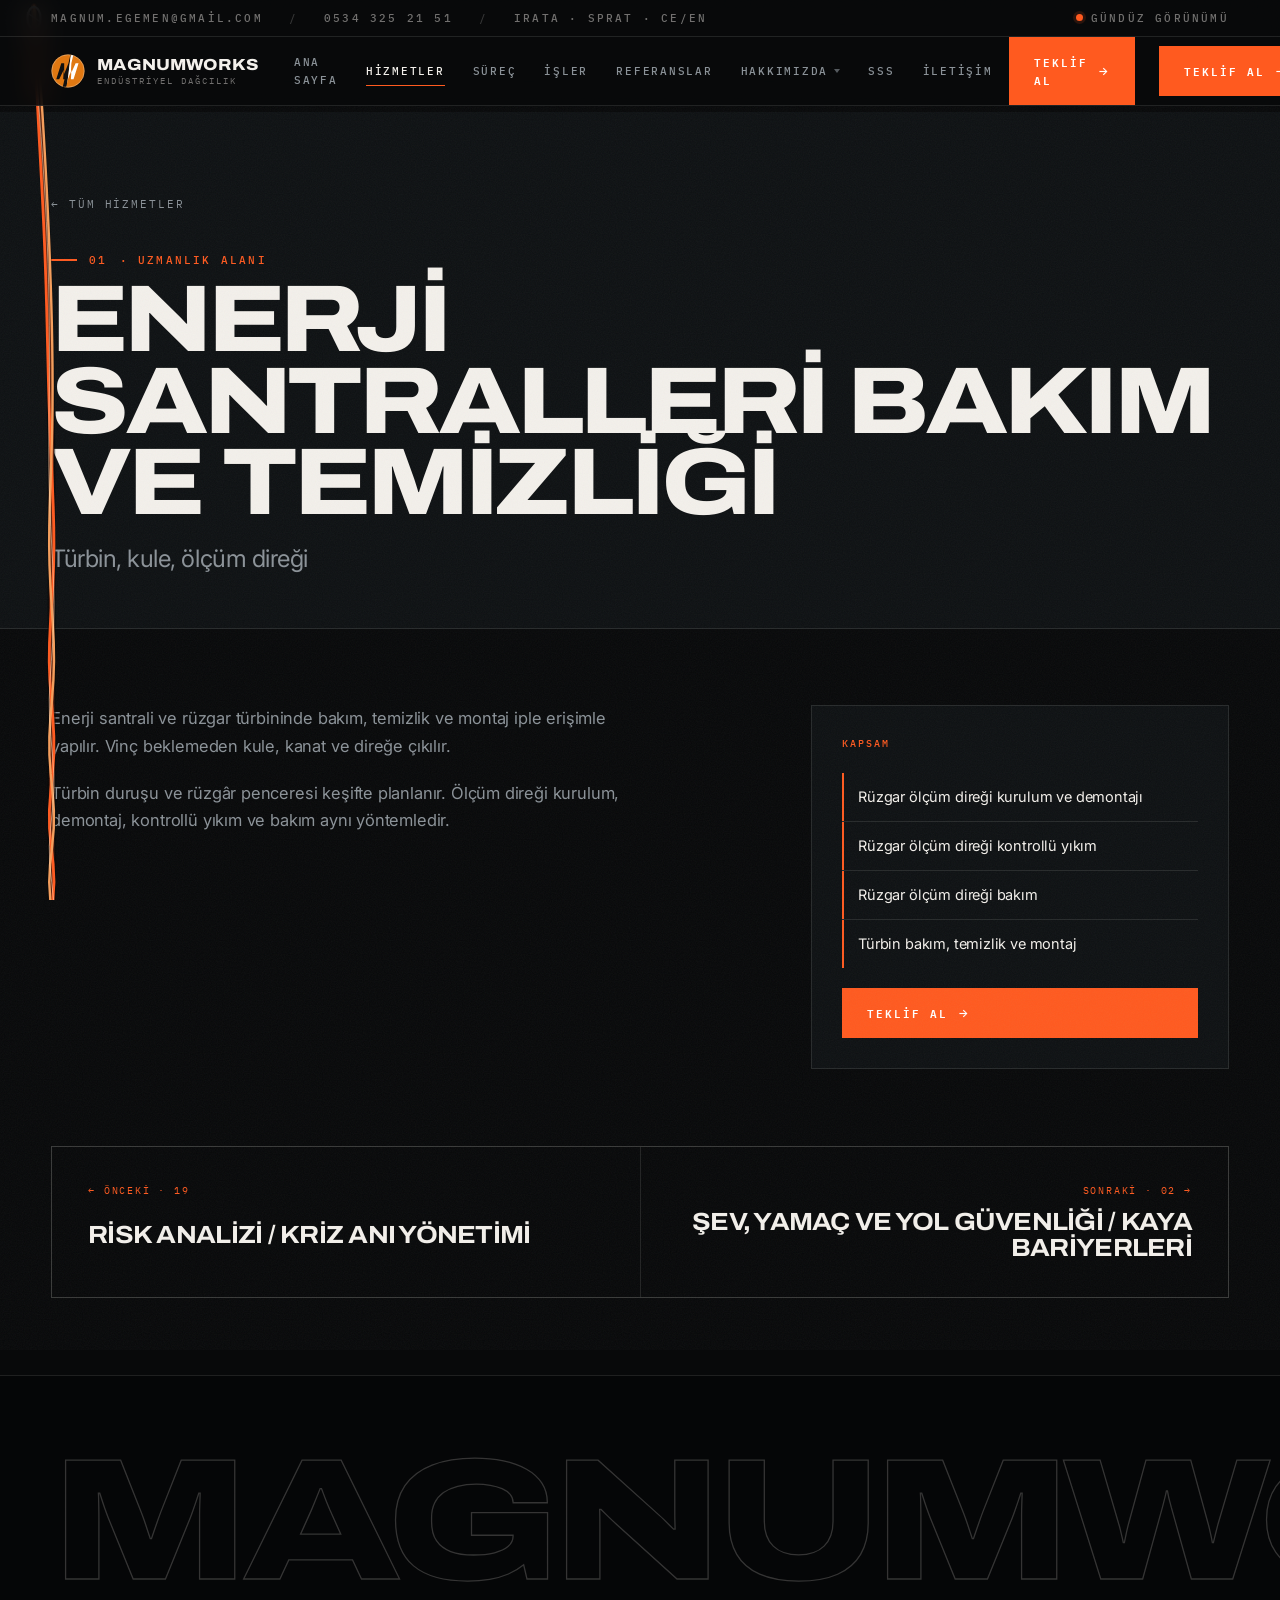
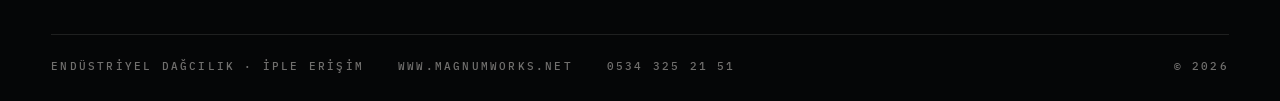
==== commit 663fd32b: "Yeni tasarım: 'İniş' konsepti. Koyu, sinematik ve editoryal bir kurumsal düzen: - Yeni tasarım siste" ====
--- a/hizmet.html
+++ b/hizmet.html
@@ -4,123 +4,131 @@
     <meta charset="UTF-8" />
     <meta name="viewport" content="width=device-width, initial-scale=1.0" />
     <title>Hizmet | MagnumWorks</title>
-    <meta name="description" content="MagnumWorks iple erişim hizmeti." />
-    <meta name="theme-color" content="#0f1113" />
+    <meta name="description" content="MagnumWorks iple erişim hizmeti detayı." />
+    <meta name="theme-color" content="#08090a" />
     <link rel="preconnect" href="https://fonts.googleapis.com" />
     <link rel="preconnect" href="https://fonts.gstatic.com" crossorigin />
     <link
-      href="https://fonts.googleapis.com/css2?family=Inter:wght@400;500;600&family=Space+Grotesk:wght@500;600;700&display=swap"
+      href="https://fonts.googleapis.com/css2?family=Archivo:wdth,wght@62..125,400..900&family=IBM+Plex+Mono:wght@400;500;600&family=Inter:wght@400;500;600&display=swap"
       rel="stylesheet"
     />
     <link rel="stylesheet" href="css/styles.css" />
     <script>
       try {
-        if (localStorage.getItem("magnum-theme") === "night") {
-          document.documentElement.dataset.theme = "night";
+        if (localStorage.getItem("magnum-theme") === "day") {
+          document.documentElement.dataset.theme = "day";
         }
       } catch (err) {}
     </script>
   </head>
   <body class="page-inner">
+    <div class="grain" aria-hidden="true"></div>
     <a class="skip-link" href="#icerik">İçeriğe geç</a>
-    <div class="scroll-progress" aria-hidden="true"></div>
+    <div class="progress" aria-hidden="true"></div>
 
-    <header class="site-header is-stuck">
-      <div class="header-top">
-        <div class="container header-top-inner">
-          <p class="header-meta">
-            <svg viewBox="0 0 24 24" aria-hidden="true"><path d="M4 6h16v12H4z" fill="none" stroke="currentColor" stroke-width="1.8"/><path d="m5 7 7 6 7-6" fill="none" stroke="currentColor" stroke-width="1.8"/></svg>
-            E-mail: <a href="mailto:magnum.egemen@gmail.com">magnum.egemen@gmail.com</a>
-          </p>
-          <p class="header-meta">
-            <svg viewBox="0 0 24 24" aria-hidden="true"><path d="M6.5 4.5h3l1.5 4-2 1.2a12 12 0 0 0 5.3 5.3l1.2-2 4 1.5v3A15 15 0 0 1 6.5 4.5z" fill="none" stroke="currentColor" stroke-width="1.8" stroke-linejoin="round"/></svg>
-            GSM: <a href="tel:+905343252151">0534 325 21 51</a>
-          </p>
-          <button class="theme-toggle" type="button" aria-pressed="false" aria-label="Saha gece modu">
-            Gece görünümü
+    <header class="hdr is-stuck">
+      <div class="hdr-top">
+        <div class="shell hdr-top-in mono">
+          <a href="mailto:magnum.egemen@gmail.com">magnum.egemen@gmail.com</a>
+          <span class="sep hide-sm" aria-hidden="true">/</span>
+          <a href="tel:+905343252151">0534 325 21 51</a>
+          <span class="sep hide-sm" aria-hidden="true">/</span>
+          <span class="hide-sm">IRATA · SPRAT · CE/EN</span>
+          <button class="theme-toggle mono" type="button" aria-pressed="false">
+            <span data-theme-label>Gündüz görünümü</span>
           </button>
         </div>
       </div>
-      <div class="header-bar">
-        <a class="logo-slab" href="index.html" aria-label="MagnumWorks anasayfa">
-          <img class="logo-mark" src="assets/logo-mw.svg" width="56" height="56" alt="MagnumWorks" />
+      <div class="shell hdr-bar">
+        <a class="brand" href="index.html" aria-label="MagnumWorks anasayfa">
+          <img src="assets/logo-mw.svg" width="42" height="42" alt="" />
+          <span class="brand-word">
+            <b>MagnumWorks</b>
+            <span>Endüstriyel dağcılık</span>
+          </span>
         </a>
-        <button class="menu-toggle" type="button" aria-expanded="false" aria-controls="site-nav" aria-label="Menü">
+        <button class="burger" type="button" aria-expanded="false" aria-controls="site-nav" aria-label="Menü">
           <span></span><span></span><span></span>
         </button>
         <nav class="nav" id="site-nav">
           <a class="nav-link" href="index.html">Ana sayfa</a>
-          <a class="nav-link" href="index.html#referanslar">Referanslar</a>
           <a class="nav-link is-active" href="index.html#hizmetler">Hizmetler</a>
           <a class="nav-link" href="index.html#surec">Süreç</a>
           <a class="nav-link" href="index.html#isler">İşler</a>
-          <a class="nav-link" href="index.html#sss">SSS</a>
+          <a class="nav-link" href="index.html#referanslar">Referanslar</a>
           <div class="nav-drop">
             <button class="nav-link nav-drop-btn" type="button" aria-expanded="false" aria-controls="hakkinda-menu">
               Hakkımızda
             </button>
             <div class="nav-drop-menu" id="hakkinda-menu">
               <a href="index.html#hakkimizda">Magnum Works</a>
-              <a href="index.html#sertifikalar">Sertifikalar ve kullanılan markalar</a>
+              <a href="index.html#sertifikalar">Sertifikalar ve markalar</a>
               <a href="index.html#ekip">Ekibimiz</a>
             </div>
           </div>
+          <a class="nav-link" href="index.html#sss">SSS</a>
           <a class="nav-link" href="index.html#iletisim">İletişim</a>
-          <a class="btn btn-primary btn-nav" href="index.html#iletisim">Teklif al</a>
+          <a class="btn btn-primary btn-arrow" href="index.html#iletisim">Teklif al</a>
         </nav>
-        <a class="quote-slab" href="index.html#iletisim">Teklif al</a>
+        <a class="btn btn-primary btn-arrow cta-head" href="index.html#iletisim">Teklif al</a>
       </div>
     </header>
 
-    <main id="icerik" class="service-page">
-      <section class="section service-hero">
-        <div class="container" data-reveal>
-          <a class="back-link" href="index.html#hizmetler">Tüm hizmetler</a>
-          <p class="kicker" data-n></p>
+    <main id="icerik">
+      <section class="svc-hero">
+        <div class="shell">
+          <a class="back-link" href="index.html#hizmetler">← Tüm hizmetler</a>
+          <p class="sec-kicker mono"><span data-n></span> · Uzmanlık alanı</p>
           <h1 data-title></h1>
-          <p class="dek" data-dek></p>
+          <p class="lede" data-dek></p>
         </div>
       </section>
 
-      <section class="section service-body">
-        <div class="container service-body-grid">
-          <article data-body data-reveal></article>
-          <aside data-reveal style="--d: 140ms">
+      <section class="svc-body">
+        <div class="shell svc-body-grid">
+          <article data-body></article>
+          <aside class="svc-aside">
+            <h2>Kapsam</h2>
             <ul data-items></ul>
-            <a class="btn btn-primary" href="index.html#iletisim">Teklif al</a>
+            <a class="btn btn-primary btn-arrow" href="index.html#iletisim">Teklif al</a>
           </aside>
         </div>
       </section>
 
-      <section class="section gallery" id="galeri" hidden>
-        <div class="container">
-          <div class="split-intro" data-reveal>
-            <p class="section-tag">Galeri</p>
-            <h2>Sahadan</h2>
-          </div>
+      <section class="gallery" id="galeri" hidden>
+        <div class="shell">
+          <p class="sec-kicker mono">Galeri</p>
           <div class="gallery-grid" data-gallery></div>
         </div>
       </section>
 
-      <section class="service-pager-section" aria-label="Diğer hizmetler">
-        <div class="container service-pager" data-pager data-reveal></div>
+      <section class="pager-section" aria-label="Diğer hizmetler">
+        <div class="shell">
+          <div class="pager" data-pager></div>
+        </div>
       </section>
     </main>
 
-    <footer class="site-footer">
-      <div class="container footer-inner">
-        <span>MagnumWorks</span>
-        <span>Endüstriyel dağcılık · İple erişim</span>
-        <a href="https://www.magnumworks.net" rel="noopener">www.magnumworks.net</a>
-        <span>© 2026</span>
+    <footer class="ftr">
+      <div class="shell">
+        <p class="ftr-word">MagnumWorks</p>
+        <div class="ftr-meta mono">
+          <span>Endüstriyel dağcılık · İple erişim</span>
+          <a href="https://www.magnumworks.net" rel="noopener">www.magnumworks.net</a>
+          <a href="tel:+905343252151">0534 325 21 51</a>
+          <span class="grow">© 2026</span>
+        </div>
       </div>
     </footer>
 
     <button class="to-top" type="button" aria-label="Başa dön">
-      <svg viewBox="0 0 24 24" fill="none" stroke="currentColor" stroke-width="1.6">
+      <svg viewBox="0 0 24 24" fill="none" stroke="currentColor" stroke-width="1.6" aria-hidden="true">
         <path d="M12 19V5M5 12l7-7 7 7" />
       </svg>
     </button>
+
+    <div class="cursor-ring" aria-hidden="true"></div>
+
     <script src="js/services.js"></script>
     <script src="js/hizmet.js"></script>
     <script src="js/rope.js"></script>
--- a/css/styles.css
+++ b/css/styles.css
@@ -1,28 +1,67 @@
+/* ============================================================
+   MagnumWorks — "İniş" tasarım sistemi
+   Koyu, sinematik, endüstriyel editoryal düzen.
+   ============================================================ */
+
 :root {
-  --accent: #c2410c;
-  --black: #0c0d0e;
-  --ink: #16181b;
-  --muted: #5c6066;
-  --line: #d9d5cf;
-  --paper: #efece6;
-  --white: #f7f4ef;
-  --header-h: 114px;
-  --header-bg: #ffffff;
-  --font: "Inter", system-ui, sans-serif;
-  --display: "Space Grotesk", "Inter", sans-serif;
+  color-scheme: dark;
+
+  /* Yüzeyler */
+  --void: #08090a;
+  --surface: #0e1113;
+  --raise: #15181b;
+  --sunk: #050607;
+
+  /* Çizgiler */
+  --line: rgba(243, 240, 235, 0.11);
+  --line-mid: rgba(243, 240, 235, 0.2);
+  --line-hard: rgba(243, 240, 235, 0.38);
+
+  /* Metin */
+  --bone: #f3f0eb;
+  --muted: #8b9298;
+  --faint: rgba(243, 240, 235, 0.45);
+
+  /* Marka */
+  --accent: #ff5a1f;
+  --accent-deep: #c2410c;
+  --accent-soft: rgba(255, 90, 31, 0.14);
+  --hazard: #f5d000;
+
+  /* Tipografi */
+  --sans: "Inter", system-ui, -apple-system, sans-serif;
+  --display: "Archivo", "Inter", sans-serif;
+  --mono: "IBM Plex Mono", ui-monospace, "SFMono-Regular", monospace;
+
+  --fs-xl: clamp(3rem, 11.5vw, 10.5rem);
+  --fs-l: clamp(2.4rem, 6.6vw, 5.6rem);
+  --fs-m: clamp(1.75rem, 3.4vw, 2.9rem);
+  --fs-s: clamp(1.15rem, 1.9vw, 1.5rem);
+
+  /* Ritim */
+  --shell: 1320px;
+  --gutter: clamp(20px, 4vw, 56px);
+  --sec-y: clamp(84px, 11vw, 168px);
+  --header-h: 112px;
+
   --ease: cubic-bezier(0.22, 1, 0.36, 1);
-  --rule: 2.5px;
-}
-
-html[data-theme="night"] {
-  color-scheme: dark;
-  --black: #070808;
-  --ink: #efece6;
-  --muted: #9a958c;
-  --line: #3a3d42;
-  --paper: #1a1c1f;
-  --white: #121416;
-  --header-bg: #16181b;
+  --ease-io: cubic-bezier(0.65, 0, 0.35, 1);
+}
+
+html[data-theme="day"] {
+  color-scheme: light;
+  --void: #f2efe9;
+  --surface: #fbf9f5;
+  --raise: #ffffff;
+  --sunk: #e8e4dc;
+  --line: rgba(10, 12, 14, 0.12);
+  --line-mid: rgba(10, 12, 14, 0.22);
+  --line-hard: rgba(10, 12, 14, 0.4);
+  --bone: #12151800;
+  --bone: #121518;
+  --muted: #5d646a;
+  --faint: rgba(18, 21, 24, 0.5);
+  --accent-soft: rgba(255, 90, 31, 0.12);
 }
 
 *,
@@ -33,22 +72,25 @@
 
 html {
   scroll-behavior: smooth;
-  scroll-padding-top: calc(var(--header-h) + 12px);
+  scroll-padding-top: calc(var(--header-h) + 16px);
+  -webkit-text-size-adjust: 100%;
 }
 
 body {
   margin: 0;
-  font-family: var(--font);
-  color: var(--ink);
-  background: var(--white);
+  background: var(--void);
+  color: var(--bone);
+  font-family: var(--sans);
+  font-size: 16px;
   line-height: 1.65;
-  font-size: 16px;
-  letter-spacing: -0.012em;
+  letter-spacing: -0.011em;
+  overflow-x: hidden;
+  -webkit-font-smoothing: antialiased;
 }
 
 img {
+  display: block;
   max-width: 100%;
-  display: block;
 }
 
 a {
@@ -56,14 +98,57 @@
   text-decoration: none;
 }
 
+button {
+  font: inherit;
+  color: inherit;
+}
+
 :focus-visible {
   outline: 2px solid var(--accent);
   outline-offset: 3px;
 }
 
-.container {
-  width: min(1180px, calc(100% - 56px));
+::selection {
+  background: var(--accent);
+  color: #fff;
+}
+
+/* ---------- Yardımcılar ---------- */
+
+.shell {
+  width: min(var(--shell), calc(100% - var(--gutter) * 2));
   margin-inline: auto;
+}
+
+.mono {
+  font-family: var(--mono);
+  font-size: 11px;
+  font-weight: 500;
+  letter-spacing: 0.2em;
+  text-transform: uppercase;
+}
+
+.mono-accent {
+  color: var(--accent);
+}
+
+.display {
+  font-family: var(--display);
+  font-weight: 800;
+  font-stretch: 112%;
+  line-height: 0.9;
+  letter-spacing: -0.035em;
+  text-transform: uppercase;
+  margin: 0;
+}
+
+.lede {
+  font-size: var(--fs-s);
+  line-height: 1.45;
+  letter-spacing: -0.02em;
+  color: var(--muted);
+  margin: 0;
+  max-width: 46ch;
 }
 
 .skip-link {
@@ -72,195 +157,222 @@
 }
 
 .skip-link:focus {
-  left: 12px;
-  top: 12px;
-  z-index: 80;
-  padding: 10px 14px;
-  background: var(--black);
+  left: 16px;
+  top: 16px;
+  z-index: 200;
+  padding: 12px 16px;
+  background: var(--accent);
   color: #fff;
 }
 
-.scroll-progress {
+/* Sinematik film grenli doku */
+
+.grain {
+  position: fixed;
+  inset: -50%;
+  z-index: 90;
+  pointer-events: none;
+  opacity: 0.05;
+  background-image: url("data:image/svg+xml,%3Csvg xmlns='http://www.w3.org/2000/svg' width='240' height='240'%3E%3Cfilter id='n'%3E%3CfeTurbulence type='fractalNoise' baseFrequency='0.85' numOctaves='3' stitchTiles='stitch'/%3E%3C/filter%3E%3Crect width='100%25' height='100%25' filter='url(%23n)'/%3E%3C/svg%3E");
+}
+
+@media (prefers-reduced-motion: no-preference) {
+  .grain {
+    animation: grain-shift 900ms steps(4) infinite;
+  }
+}
+
+@keyframes grain-shift {
+  0% {
+    transform: translate(0, 0);
+  }
+  25% {
+    transform: translate(-2%, 1%);
+  }
+  50% {
+    transform: translate(1%, -2%);
+  }
+  75% {
+    transform: translate(-1%, -1%);
+  }
+}
+
+.progress {
   position: fixed;
   top: 0;
   left: 0;
   right: 0;
   height: 2px;
-  z-index: 70;
-  background: var(--accent);
+  z-index: 120;
+  background: linear-gradient(90deg, var(--accent), var(--hazard));
   transform: scaleX(var(--progress, 0));
   transform-origin: 0 50%;
   pointer-events: none;
 }
 
-/* Header */
-
-.site-header {
+.rope-canvas {
+  position: fixed;
+  inset: 0;
+  z-index: 60;
+  width: 100%;
+  height: 100%;
+  pointer-events: none;
+}
+
+/* ---------- Başlık ---------- */
+
+.hdr {
   position: fixed;
   inset: 0 0 auto;
-  z-index: 50;
-  height: auto;
-  background: var(--header-bg);
-  box-shadow: 0 1px 0 var(--line);
-}
-
-.header-top {
-  background: #fff;
-  color: #4a4e55;
-  font-size: 12px;
-  letter-spacing: 0.02em;
-  border-bottom: 1px solid #ece8e2;
-}
-
-html[data-theme="night"] .header-top {
-  background: #121416;
-  color: var(--muted);
-  border-bottom-color: var(--line);
-}
-
-.header-top-inner {
-  min-height: 38px;
+  z-index: 100;
+  background: color-mix(in srgb, var(--void) 82%, transparent);
+  backdrop-filter: blur(14px) saturate(140%);
+  border-bottom: 1px solid var(--line);
+  transition: background 0.35s var(--ease), border-color 0.35s var(--ease);
+}
+
+.hdr-top {
+  border-bottom: 1px solid var(--line);
+}
+
+.hdr-top-in {
   display: flex;
   align-items: center;
-  gap: 28px;
-}
-
-.header-meta {
-  margin: 0;
+  gap: 26px;
+  min-height: 36px;
+  color: var(--faint);
+}
+
+.hdr-top a:hover {
+  color: var(--accent);
+}
+
+.hdr-top .sep {
+  color: var(--line-mid);
+}
+
+.theme-toggle {
+  margin-left: auto;
   display: inline-flex;
   align-items: center;
   gap: 8px;
-}
-
-.header-meta svg {
-  width: 14px;
-  height: 14px;
-  color: var(--accent);
-  flex-shrink: 0;
-}
-
-.header-top a {
-  color: inherit;
-  font-weight: 600;
-}
-
-.header-top a:hover {
-  color: var(--accent);
-}
-
-.theme-toggle {
-  margin: 0;
-  margin-left: auto;
   padding: 0;
   border: 0;
   background: none;
-  color: #4a4e55;
-  font: 600 11px/1 var(--font);
-  letter-spacing: 0.12em;
-  text-transform: uppercase;
   cursor: pointer;
-}
-
-.theme-toggle:hover,
-html[data-theme="night"] .theme-toggle {
-  color: var(--accent);
-}
-
-.header-bar {
-  display: flex;
-  align-items: stretch;
-  min-height: 76px;
-  background: #fff;
-}
-
-html[data-theme="night"] .header-bar {
-  background: var(--header-bg);
-}
-
-.logo-slab {
+  color: var(--faint);
+  transition: color 0.25s var(--ease);
+}
+
+.theme-toggle:hover {
+  color: var(--accent);
+}
+
+.theme-toggle::before {
+  content: "";
+  width: 7px;
+  height: 7px;
+  border-radius: 50%;
+  background: var(--accent);
+  box-shadow: 0 0 0 3px var(--accent-soft);
+}
+
+.hdr-bar {
   display: flex;
   align-items: center;
-  flex-shrink: 0;
-  padding: 0 52px 0 22px;
-  background: #141618;
-  clip-path: polygon(0 0, 100% 0, 82% 100%, 0 100%);
-  line-height: 0;
-}
-
-.logo-mark {
-  display: block;
-  width: 56px;
-  height: 56px;
-}
-
-.quote-slab {
+  gap: 24px;
+  min-height: 74px;
+  transition: min-height 0.35s var(--ease);
+}
+
+.hdr.is-stuck .hdr-bar {
+  min-height: 60px;
+}
+
+.brand {
   display: inline-flex;
   align-items: center;
+  gap: 12px;
   flex-shrink: 0;
-  margin-left: auto;
-  padding: 0 32px 0 48px;
-  background: #141618;
-  color: #fff;
-  font: 700 12px/1 var(--font);
-  letter-spacing: 0.12em;
-  text-transform: uppercase;
-  clip-path: polygon(14% 0, 100% 0, 100% 100%, 0 100%);
-}
-
-.quote-slab:hover {
-  background: var(--accent);
-}
-
-@media (max-width: 760px) {
-  .logo-slab {
-    padding: 0 36px 0 14px;
-  }
-
-  .logo-mark {
-    width: 44px;
-    height: 44px;
-  }
-
-  .header-meta:nth-child(3) {
-    display: none;
-  }
+}
+
+.brand img {
+  width: 42px;
+  height: 42px;
+  transition: width 0.35s var(--ease), height 0.35s var(--ease);
+}
+
+.hdr.is-stuck .brand img {
+  width: 34px;
+  height: 34px;
+}
+
+.brand-word {
+  display: grid;
+  line-height: 1;
+}
+
+.brand-word b {
+  font-family: var(--display);
+  font-weight: 800;
+  font-stretch: 112%;
+  font-size: 16px;
+  letter-spacing: 0.01em;
+  text-transform: uppercase;
+}
+
+.brand-word span {
+  font-family: var(--mono);
+  font-size: 9px;
+  letter-spacing: 0.22em;
+  text-transform: uppercase;
+  color: var(--faint);
+  margin-top: 3px;
 }
 
 .nav {
   display: flex;
   align-items: center;
-  justify-content: center;
-  flex: 1;
-  gap: 2px;
+  gap: 4px;
+  margin-inline: auto;
 }
 
 .nav-link {
-  font-size: 12px;
-  font-weight: 600;
-  letter-spacing: 0.08em;
-  text-transform: uppercase;
-  color: #2a2d32;
-  transition: color 0.2s var(--ease);
+  position: relative;
+  padding: 10px 12px;
+  border: 0;
   background: none;
-  border: 0;
-  padding: 10px 11px;
-  font-family: inherit;
   cursor: pointer;
-}
-
-html[data-theme="night"] .nav-link {
-  color: var(--ink);
+  font-family: var(--mono);
+  font-size: 11px;
+  font-weight: 500;
+  letter-spacing: 0.16em;
+  text-transform: uppercase;
+  color: var(--muted);
+  transition: color 0.25s var(--ease);
 }
 
 .nav-link:hover,
-.nav-link.is-active,
-.site-header.is-stuck .nav-link:hover,
-.site-header.is-stuck .nav-link.is-active {
-  color: var(--accent);
-}
-
-.btn-nav {
-  display: none;
+.nav-link.is-active {
+  color: var(--bone);
+}
+
+.nav-link::after {
+  content: "";
+  position: absolute;
+  left: 12px;
+  right: 12px;
+  bottom: 4px;
+  height: 1.5px;
+  background: var(--accent);
+  transform: scaleX(0);
+  transform-origin: 0 50%;
+  transition: transform 0.34s var(--ease);
+}
+
+.nav-link:hover::after,
+.nav-link.is-active::after {
+  transform: scaleX(1);
 }
 
 .nav-drop {
@@ -270,68 +382,103 @@
 .nav-drop-btn {
   display: inline-flex;
   align-items: center;
-  gap: 7px;
-}
-
-.nav-drop-btn::before {
+  gap: 6px;
+}
+
+.nav-drop-btn::after {
   content: "";
   width: 0;
   height: 0;
-  border-left: 3.5px solid transparent;
-  border-right: 3.5px solid transparent;
+  border-left: 3px solid transparent;
+  border-right: 3px solid transparent;
   border-top: 4px solid currentColor;
-  opacity: 0.55;
-  order: 2;
+  opacity: 0.6;
+  position: static;
+  transform: none;
+  background: none;
+  transition: none;
 }
 
 .nav-drop-menu {
   position: absolute;
-  top: 100%;
+  top: calc(100% + 6px);
   left: 0;
-  min-width: 280px;
-  padding: 8px 0;
-  background: var(--white);
-  border: 1px solid var(--ink);
+  min-width: 290px;
+  padding: 8px;
   display: none;
-  z-index: 60;
+  background: var(--raise);
+  border: 1px solid var(--line-mid);
+  box-shadow: 0 24px 60px rgba(0, 0, 0, 0.45);
 }
 
 .nav-drop:hover .nav-drop-menu,
 .nav-drop:focus-within .nav-drop-menu,
 .nav-drop.is-open .nav-drop-menu {
   display: grid;
+  gap: 2px;
 }
 
 .nav-drop-menu a {
+  padding: 11px 12px;
   font-size: 13px;
-  font-weight: 500;
-  letter-spacing: 0.02em;
-  text-transform: none;
-  color: var(--ink);
-  line-height: 1.35;
-  padding: 12px 16px;
-  border-left: 3px solid transparent;
-}
-
-.nav-drop-menu a:hover,
-.nav-drop-menu a.is-active {
-  color: var(--accent);
+  color: var(--muted);
+  border-left: 2px solid transparent;
+  transition: color 0.2s var(--ease), background 0.2s var(--ease), border-color 0.2s var(--ease);
+}
+
+.nav-drop-menu a:hover {
+  color: var(--bone);
+  background: var(--accent-soft);
   border-left-color: var(--accent);
-  background: var(--paper);
-}
+}
+
+.burger {
+  display: none;
+  width: 42px;
+  height: 42px;
+  margin-left: auto;
+  border: 1px solid var(--line-mid);
+  background: transparent;
+  cursor: pointer;
+}
+
+.burger span {
+  display: block;
+  width: 16px;
+  height: 1.5px;
+  margin: 4px auto;
+  background: var(--bone);
+  transition: transform 0.3s var(--ease), opacity 0.2s var(--ease);
+}
+
+.burger[aria-expanded="true"] span:nth-child(1) {
+  transform: translateY(5.5px) rotate(45deg);
+}
+
+.burger[aria-expanded="true"] span:nth-child(2) {
+  opacity: 0;
+}
+
+.burger[aria-expanded="true"] span:nth-child(3) {
+  transform: translateY(-5.5px) rotate(-45deg);
+}
+
+/* ---------- Düğmeler ---------- */
 
 .btn {
   display: inline-flex;
   align-items: center;
-  justify-content: center;
-  border: 0;
+  gap: 10px;
+  padding: 15px 24px;
+  border: 1px solid transparent;
   cursor: pointer;
-  font: 600 13px/1 var(--font);
-  letter-spacing: 0.06em;
-  text-transform: uppercase;
-  padding: 13px 22px;
-  border-radius: 0;
-  transition: background 0.25s var(--ease), color 0.25s var(--ease);
+  font-family: var(--mono);
+  font-size: 11px;
+  font-weight: 600;
+  letter-spacing: 0.18em;
+  text-transform: uppercase;
+  transition: background 0.28s var(--ease), color 0.28s var(--ease), border-color 0.28s var(--ease),
+    transform 0.3s var(--ease);
 }
 
 .btn-primary {
@@ -340,13 +487,13 @@
 }
 
 .btn-primary:hover {
-  background: #9a3412;
+  background: var(--bone);
+  color: var(--void);
 }
 
 .btn-ghost {
-  background: transparent;
-  color: var(--ink);
-  border: var(--rule) solid var(--ink);
+  border-color: var(--line-hard);
+  color: var(--bone);
 }
 
 .btn-ghost:hover {
@@ -354,598 +501,1606 @@
   color: var(--accent);
 }
 
-.menu-toggle {
+.btn-arrow::after {
+  content: "→";
+  font-family: var(--sans);
+  transition: transform 0.3s var(--ease);
+}
+
+.btn:hover.btn-arrow::after {
+  transform: translateX(4px);
+}
+
+.cta-head {
+  flex-shrink: 0;
+}
+
+/* ---------- İniş rayı (sağ kenar) ---------- */
+
+.rail {
+  position: fixed;
+  right: 26px;
+  top: 50%;
+  z-index: 80;
+  transform: translateY(-50%);
   display: none;
+  gap: 14px;
+  align-items: center;
+  pointer-events: none;
+}
+
+.rail-depth {
+  font-family: var(--mono);
+  font-size: 10px;
+  letter-spacing: 0.16em;
+  color: var(--faint);
+  writing-mode: vertical-rl;
+}
+
+.rail-depth b {
+  color: var(--accent);
+  font-weight: 600;
+}
+
+.rail-marks {
+  margin: 0;
+  padding: 0;
+  list-style: none;
+  display: grid;
+  gap: 12px;
+  justify-items: end;
+}
+
+.rail-marks li {
+  width: 20px;
+  height: 1.5px;
+  background: var(--line-mid);
+  transition: width 0.35s var(--ease), background 0.35s var(--ease);
+}
+
+.rail-marks li.is-on {
+  width: 38px;
+  background: var(--accent);
+}
+
+@media (min-width: 1240px) {
+  .rail {
+    display: flex;
+  }
+}
+
+/* ---------- Hero ---------- */
+
+.hero {
+  position: relative;
+  min-height: 100svh;
+  display: grid;
+  align-content: end;
+  padding: calc(var(--header-h) + 60px) 0 34px;
+  overflow: hidden;
+  isolation: isolate;
+}
+
+.hero-media {
+  position: absolute;
+  inset: 0;
+  z-index: -2;
+}
+
+.hero-media img {
+  width: 100%;
+  height: 100%;
+  object-fit: cover;
+  object-position: center 38%;
+  filter: grayscale(1) contrast(1.12) brightness(0.62);
+  transform: scale(1.08);
+  will-change: transform;
+}
+
+html[data-theme="day"] .hero-media img {
+  filter: grayscale(1) contrast(1.05) brightness(0.95);
+}
+
+.hero-media::after {
+  content: "";
+  position: absolute;
+  inset: 0;
+  background: linear-gradient(180deg, rgba(8, 9, 10, 0.72) 0%, rgba(8, 9, 10, 0.34) 38%, var(--void) 96%),
+    radial-gradient(120% 80% at 12% 100%, rgba(255, 90, 31, 0.22), transparent 60%);
+}
+
+.hero-top {
+  position: absolute;
+  top: calc(var(--header-h) + 26px);
+  left: 0;
+  right: 0;
+  display: flex;
+  gap: 18px;
+  align-items: center;
+  color: var(--faint);
+}
+
+.hero-top .tick {
+  flex: 1;
+  height: 1px;
+  background: linear-gradient(90deg, var(--line-mid), transparent);
+}
+
+.hero-in {
+  display: grid;
+  gap: clamp(22px, 3vw, 34px);
+}
+
+.hero-title {
+  font-family: var(--display);
+  font-weight: 800;
+  font-stretch: 118%;
+  font-size: var(--fs-xl);
+  line-height: 0.85;
+  letter-spacing: -0.045em;
+  text-transform: uppercase;
+  margin: 0;
+  max-width: 17ch;
+}
+
+.hero-title .ln {
+  display: block;
+  overflow: hidden;
+}
+
+.hero-title .ln > span {
+  display: block;
+}
+
+.hero-title em {
+  font-style: normal;
+  color: var(--accent);
+}
+
+.hero-body {
+  display: grid;
+  grid-template-columns: minmax(0, 1fr) minmax(0, 0.85fr);
+  gap: clamp(24px, 4vw, 64px);
+  align-items: end;
+}
+
+.hero-actions {
+  display: flex;
+  flex-wrap: wrap;
+  gap: 12px;
+  margin-top: 22px;
+}
+
+.hero-facts {
+  margin: 0;
+  display: grid;
+  grid-template-columns: repeat(3, minmax(0, 1fr));
+  gap: 1px;
+  background: var(--line);
+}
+
+.hero-facts > div {
+  background: color-mix(in srgb, var(--void) 55%, transparent);
+  backdrop-filter: blur(6px);
+  padding: 16px 14px;
+}
+
+.hero-facts dt {
+  font-family: var(--mono);
+  font-size: 9.5px;
+  letter-spacing: 0.2em;
+  text-transform: uppercase;
+  color: var(--accent);
+}
+
+.hero-facts dd {
+  margin: 6px 0 0;
+  font-family: var(--display);
+  font-weight: 700;
+  font-stretch: 108%;
+  font-size: 15px;
+  letter-spacing: -0.01em;
+  text-transform: uppercase;
+  line-height: 1.15;
+}
+
+.hero-foot {
+  display: flex;
+  align-items: center;
+  justify-content: space-between;
+  gap: 20px;
+  margin-top: clamp(26px, 4vw, 48px);
+  padding-top: 16px;
+  border-top: 1px solid var(--line);
+  color: var(--faint);
+}
+
+.hero-cue {
+  display: inline-flex;
+  align-items: center;
+  gap: 10px;
+  color: var(--faint);
+  transition: color 0.25s var(--ease);
+}
+
+.hero-cue:hover {
+  color: var(--accent);
+}
+
+.hero-cue i {
+  display: block;
+  width: 1.5px;
+  height: 26px;
+  background: linear-gradient(180deg, var(--accent), transparent);
+}
+
+@media (prefers-reduced-motion: no-preference) {
+  .hero-cue i {
+    animation: cue 2.2s var(--ease) infinite;
+  }
+
+  .hero-title .ln > span {
+    animation: rise 1.05s var(--ease) backwards;
+  }
+
+  .hero-title .ln:nth-child(1) > span {
+    animation-delay: 0.05s;
+  }
+  .hero-title .ln:nth-child(2) > span {
+    animation-delay: 0.16s;
+  }
+  .hero-title .ln:nth-child(3) > span {
+    animation-delay: 0.27s;
+  }
+
+  .hero-body,
+  .hero-foot,
+  .hero-top {
+    animation: fade 1.1s var(--ease) 0.5s backwards;
+  }
+}
+
+@keyframes rise {
+  from {
+    transform: translateY(105%);
+  }
+}
+
+@keyframes fade {
+  from {
+    opacity: 0;
+  }
+}
+
+@keyframes cue {
+  0% {
+    transform: scaleY(0);
+    transform-origin: 50% 0;
+  }
+  45% {
+    transform: scaleY(1);
+    transform-origin: 50% 0;
+  }
+  55% {
+    transform: scaleY(1);
+    transform-origin: 50% 100%;
+  }
+  100% {
+    transform: scaleY(0);
+    transform-origin: 50% 100%;
+  }
+}
+
+/* ---------- Tehlike şeridi ---------- */
+
+.tape {
+  position: relative;
+  overflow: hidden;
+  background: var(--hazard);
+  color: #0a0b0c;
+  border-block: 1px solid rgba(0, 0, 0, 0.35);
+}
+
+.tape-track {
+  display: flex;
+  width: max-content;
+  padding: 11px 0;
+  gap: 0;
+}
+
+@media (prefers-reduced-motion: no-preference) {
+  .tape-track {
+    animation: tape 34s linear infinite;
+  }
+}
+
+.tape-track span {
+  font-family: var(--display);
+  font-weight: 800;
+  font-stretch: 108%;
+  font-size: 13px;
+  letter-spacing: 0.08em;
+  text-transform: uppercase;
+  padding-inline: 22px;
+  white-space: nowrap;
+  display: inline-flex;
+  align-items: center;
+  gap: 22px;
+}
+
+.tape-track span::after {
+  content: "";
+  width: 7px;
+  height: 7px;
+  background: #0a0b0c;
+  transform: rotate(45deg);
+}
+
+@keyframes tape {
+  from {
+    transform: translateX(0);
+  }
+  to {
+    transform: translateX(-50%);
+  }
+}
+
+/* ---------- Bölüm iskeleti ---------- */
+
+.sec {
+  padding: var(--sec-y) 0;
+  position: relative;
+}
+
+.sec-head {
+  display: grid;
+  grid-template-columns: minmax(0, 0.9fr) minmax(0, 1.1fr);
+  gap: clamp(20px, 4vw, 64px);
+  align-items: end;
+  padding-bottom: 26px;
+  margin-bottom: clamp(36px, 5vw, 66px);
+  border-bottom: 1px solid var(--line);
+}
+
+.sec-head h2 {
+  font-family: var(--display);
+  font-weight: 800;
+  font-stretch: 114%;
+  font-size: var(--fs-l);
+  line-height: 0.88;
+  letter-spacing: -0.04em;
+  text-transform: uppercase;
+  margin: 10px 0 0;
+}
+
+.sec-kicker {
+  display: flex;
+  align-items: center;
+  gap: 12px;
+  margin: 0;
+  color: var(--accent);
+}
+
+.sec-kicker::before {
+  content: "";
+  width: 26px;
+  height: 1.5px;
+  background: var(--accent);
+}
+
+/* ---------- Rakamlar ---------- */
+
+.stats {
+  background: var(--surface);
+  border-block: 1px solid var(--line);
+}
+
+.stats-grid {
+  display: grid;
+  grid-template-columns: repeat(4, minmax(0, 1fr));
+  gap: 1px;
+  background: var(--line);
+}
+
+.stat {
+  background: var(--surface);
+  padding: clamp(26px, 3.4vw, 46px) clamp(18px, 2vw, 30px);
+  display: grid;
+  gap: 12px;
+  position: relative;
+  overflow: hidden;
+}
+
+.stat::after {
+  content: "";
+  position: absolute;
+  left: 0;
+  bottom: 0;
+  width: 100%;
+  height: 2px;
+  background: var(--accent);
+  transform: scaleX(0);
+  transform-origin: 0 50%;
+  transition: transform 0.6s var(--ease);
+}
+
+.stat.is-visible::after {
+  transform: scaleX(1);
+}
+
+.stat-ico {
   width: 40px;
   height: 40px;
-  margin: auto 16px auto auto;
-  border: 1px solid color-mix(in srgb, var(--ink) 16%, transparent);
-  background: transparent;
-  cursor: pointer;
-}
-
-.menu-toggle span {
-  display: block;
-  width: 16px;
-  height: 2px;
-  margin: 4px auto;
-  background: var(--ink);
-}
-
-/* Hero */
-
-.hero {
-  position: relative;
-  min-height: min(88vh, 820px);
-  display: grid;
-  place-items: center;
-  padding: var(--header-h) 24px 0;
-  overflow: hidden;
-  color: #fff;
-}
-
-.hero-photo {
-  position: absolute;
-  inset: 0;
-  width: 100%;
-  height: 100%;
-  max-width: none;
-  object-fit: cover;
-  object-position: center 40%;
-}
-
-.hero-veil {
-  position: absolute;
-  inset: 0;
-  background: linear-gradient(180deg, rgba(12, 13, 14, 0.55) 0%, rgba(12, 13, 14, 0.28) 42%, rgba(12, 13, 14, 0.45) 100%);
-}
-
-.hero-center {
-  position: relative;
-  z-index: 1;
-  text-align: center;
-  max-width: 56rem;
-}
-
-.eyebrow {
-  margin: 0 0 16px;
-  font-size: 12px;
-  font-weight: 600;
-  letter-spacing: 0.18em;
-  text-transform: uppercase;
-  color: var(--accent);
-}
-
-.hero h1 {
-  margin: 0;
-  font-family: var(--display);
-  font-size: clamp(2rem, 5.4vw, 4.1rem);
-  font-weight: 700;
-  line-height: 1.08;
-  letter-spacing: 0.04em;
-  text-transform: uppercase;
-  color: #fff;
-  text-shadow: 0 8px 28px rgba(0, 0, 0, 0.35);
-}
-
-.btn-hero {
-  margin-top: 28px;
-  background: #141618;
-  color: #fff;
-  padding: 14px 26px;
-}
-
-.btn-hero:hover {
-  background: var(--accent);
-}
-
-.page-rail {
-  display: none;
-}
-
-.rope-canvas {
-  position: fixed;
-  inset: 0;
-  z-index: 12;
-  width: 100%;
-  height: 100%;
-  pointer-events: none;
-}
-
-/* Facts */
-
-.facts {
-  background: var(--black);
-  color: #fff;
-  padding: 88px 0 96px;
-  border-top: var(--rule) solid var(--accent);
-}
-
-.facts-layout {
-  display: grid;
-  grid-template-columns: 0.85fr 1.15fr;
-  gap: 48px;
-  align-items: start;
-}
-
-.facts-lead {
-  margin: 0;
-  font-family: var(--display);
-  font-size: clamp(3rem, 8vw, 6.5rem);
-  font-weight: 700;
-  line-height: 0.85;
-  letter-spacing: -0.06em;
-}
-
-.facts-list {
-  display: grid;
-  gap: 0;
-}
-
-.facts-list article {
-  position: relative;
-  padding: 28px 0 28px 8px;
-  border-top: var(--rule) solid rgba(255, 255, 255, 0.85);
-  overflow: hidden;
-}
-
-.facts-n {
-  position: absolute;
-  right: 0;
-  top: -0.15em;
-  font-family: var(--display);
-  font-size: 5.5rem;
-  font-weight: 700;
-  line-height: 1;
-  letter-spacing: -0.08em;
-  color: transparent;
-  -webkit-text-stroke: 1.5px rgba(255, 255, 255, 0.14);
-  pointer-events: none;
-}
-
-.facts-list h3 {
-  margin: 0 0 8px;
-  font-family: var(--display);
-  font-size: 1.15rem;
-  letter-spacing: 0.08em;
-  text-transform: uppercase;
-  color: var(--accent);
-}
-
-.facts-list p {
-  margin: 0;
-  max-width: 36ch;
-  color: rgba(255, 255, 255, 0.65);
-}
-
-.stats {
-  background: var(--white);
-  border-top: var(--rule) solid var(--ink);
-  padding: 0;
-}
-
-.stats-grid {
-  display: grid;
-  grid-template-columns: repeat(4, 1fr);
-}
-
-.stats-grid article {
-  display: grid;
-  grid-template-columns: auto 1fr;
-  grid-template-rows: auto auto;
-  column-gap: 16px;
-  align-items: center;
-  padding: 36px 28px 36px 0;
-  border-right: var(--rule) solid var(--ink);
-}
-
-.stats-grid article:last-child {
-  border-right: 0;
-  padding-right: 0;
-}
-
-.stats-ico {
-  grid-row: 1 / 3;
-  width: 52px;
-  height: 52px;
-}
-
-.stats-ico path,
-.stats-ico circle,
-.stats-ico rect {
+}
+
+.stat-ico path,
+.stat-ico circle,
+.stat-ico rect {
   fill: none;
-  stroke: var(--ink);
-  stroke-width: 1.6;
+  stroke: var(--bone);
+  stroke-width: 1.5;
   stroke-linecap: round;
   stroke-linejoin: round;
 }
 
-.stats-ico .fine {
-  stroke-width: 1.1;
-  opacity: 0.4;
-}
-
-.stats-ico .accent {
+.stat-ico .accent {
   stroke: var(--accent);
   stroke-width: 2;
 }
 
-.stats-grid p {
-  margin: 0;
+.stat-ico .fine {
+  stroke-width: 1;
+  opacity: 0.4;
+}
+
+.stat-n {
   font-family: var(--display);
-  font-size: clamp(2rem, 4vw, 3.2rem);
-  font-weight: 700;
+  font-weight: 800;
+  font-stretch: 120%;
+  font-size: clamp(2.6rem, 5vw, 4.4rem);
+  line-height: 0.82;
   letter-spacing: -0.05em;
-  line-height: 0.9;
-  color: var(--ink);
-}
-
-.stats-grid h3 {
-  margin: 8px 0 0;
-  font-size: 13px;
-  font-weight: 600;
-  letter-spacing: 0.08em;
+  margin: 0;
+}
+
+.stat h3 {
+  margin: 0;
+  font-family: var(--mono);
+  font-size: 10.5px;
+  font-weight: 500;
+  letter-spacing: 0.18em;
   text-transform: uppercase;
   color: var(--muted);
 }
 
-/* Sections */
-
-.section {
-  padding: 110px 0;
-}
-
-.section-tag {
-  margin: 0;
-  font-size: 12px;
-  font-weight: 600;
-  letter-spacing: 0.22em;
-  text-transform: uppercase;
-  color: var(--accent);
-}
-
-.services {
-  background: var(--white);
-}
-
-.services-intro {
-  display: grid;
-  grid-template-columns: 1fr 1.4fr;
-  gap: 24px;
-  align-items: end;
-  margin-bottom: 72px;
-  padding-bottom: 28px;
-  border-bottom: var(--rule) solid var(--ink);
-}
-
-.services-intro h2 {
-  margin: 0;
-  text-align: right;
+/* ---------- Manifesto ---------- */
+
+.manifesto {
+  background: var(--void);
+}
+
+.manifesto-grid {
+  display: grid;
+  grid-template-columns: repeat(3, minmax(0, 1fr));
+  gap: 1px;
+  background: var(--line);
+  border-block: 1px solid var(--line);
+}
+
+.manifesto-grid article {
+  background: var(--void);
+  padding: clamp(28px, 3vw, 44px) clamp(20px, 2.4vw, 34px) clamp(34px, 4vw, 52px);
+  position: relative;
+}
+
+.manifesto-grid article::before {
+  content: attr(data-n);
+  position: absolute;
+  right: clamp(14px, 2vw, 26px);
+  top: 10px;
   font-family: var(--display);
-  font-size: clamp(2.2rem, 5.5vw, 4.2rem);
-  font-weight: 700;
-  line-height: 0.92;
-  letter-spacing: -0.05em;
-}
-
-.lines {
-  margin: 0;
-  padding: 0;
-  list-style: none;
-  display: grid;
-  grid-template-columns: 1fr 1fr;
-  border-top: var(--rule) solid var(--ink);
-}
-
-.lines li {
-  margin: 0;
-  border-bottom: var(--rule) solid var(--ink);
-}
-
-.lines li:nth-child(odd) {
-  border-right: var(--rule) solid var(--ink);
-}
-
-.lines a {
-  display: flex;
-  align-items: baseline;
-  gap: 14px;
-  padding: 22px 28px 22px 0;
-  font-family: var(--display);
-  font-size: clamp(1.02rem, 1.6vw, 1.22rem);
-  font-weight: 600;
-  line-height: 1.35;
-  letter-spacing: -0.02em;
-}
-
-.lines a::before {
-  content: "";
-  flex: 0 0 10px;
-  width: 10px;
-  height: 10px;
-  margin-top: 6px;
-  background: var(--accent);
-}
-
-.lines a:hover {
-  color: var(--accent);
-}
-
-.service-list {
-  display: grid;
-  gap: 0;
-}
-
-.service-row {
-  position: relative;
-  display: grid;
-  grid-template-columns: 0.9fr 1.1fr;
-  gap: 40px;
-  align-items: center;
-  padding: 56px 0;
-  border-bottom: var(--rule) solid var(--ink);
-  color: inherit;
-}
-
-.service-row:hover h3 {
-  color: var(--accent);
-}
-
-.service-row.is-flip {
-  grid-template-columns: 1.1fr 0.9fr;
-}
-
-.service-row.is-flip .doodle {
-  order: 2;
-}
-
-.service-row.is-flip .service-copy {
-  order: 1;
-  text-align: right;
-}
-
-.service-row.is-flip .service-copy p,
-.service-row.is-flip .service-copy ul,
-.service-row.is-flip .service-copy .more {
-  margin-left: auto;
-}
-
-.service-copy {
-  position: relative;
-  z-index: 1;
-}
-
-.wm {
-  position: absolute;
-  left: -0.1em;
-  top: -0.35em;
-  z-index: -1;
-  font-family: var(--display);
-  font-size: clamp(5.5rem, 14vw, 10rem);
-  font-weight: 700;
-  line-height: 0.75;
-  letter-spacing: -0.08em;
+  font-weight: 800;
+  font-size: clamp(3.4rem, 6vw, 5.6rem);
+  line-height: 1;
+  letter-spacing: -0.06em;
   color: transparent;
-  -webkit-text-stroke: 2px rgba(22, 24, 27, 0.1);
+  -webkit-text-stroke: 1.2px var(--line-mid);
   pointer-events: none;
 }
 
-.service-row.is-flip .wm {
-  left: auto;
-  right: -0.05em;
-}
-
-.doodle {
-  display: grid;
-  place-items: center;
-}
-
-.doodle svg {
-  width: min(340px, 78vw);
-  height: auto;
-  aspect-ratio: 240 / 180;
-}
-
-.doodle-art {
-  width: min(380px, 82vw);
-  height: auto;
-  background: transparent;
-}
-
-html[data-theme="night"] .doodle-art {
-  filter: invert(1) hue-rotate(180deg);
-}
-
-.doodle path,
-.doodle circle,
-.doodle rect,
-.doodle line,
-.doodle polyline,
-.doodle ellipse {
-  fill: none;
-  stroke: var(--ink);
-  stroke-width: 1.2;
-  stroke-linecap: round;
-  stroke-linejoin: round;
-}
-
-.doodle .fine {
-  stroke-width: 0.85;
-  opacity: 0.42;
-}
-
-.doodle .mid {
-  stroke-width: 1.15;
-}
-
-.doodle .accent {
-  stroke: var(--accent);
-  stroke-width: 1.9;
-  opacity: 1;
-}
-
-.service-row:hover .doodle .accent {
-  stroke-dasharray: 5 7;
-  animation: dash 1.4s linear infinite;
-}
-
-.kicker {
-  display: block;
-  margin-bottom: 8px;
-  font-size: 11px;
-  font-weight: 600;
-  letter-spacing: 0.2em;
-  text-transform: uppercase;
-  color: var(--accent);
-}
-
-.service-copy h3 {
+.manifesto-grid h3 {
   margin: 0 0 12px;
   font-family: var(--display);
-  font-size: clamp(2.8rem, 7.5vw, 5.8rem);
   font-weight: 700;
-  letter-spacing: -0.06em;
-  line-height: 0.86;
-  color: var(--ink);
-}
-
-.service-copy .dek {
-  margin: 0 0 16px;
+  font-stretch: 110%;
+  font-size: 1.15rem;
+  letter-spacing: 0.02em;
+  text-transform: uppercase;
+  color: var(--accent);
+}
+
+.manifesto-grid p {
+  margin: 0;
+  color: var(--muted);
+  max-width: 34ch;
+}
+
+.manifesto-lead {
   font-family: var(--display);
-  font-size: clamp(1.05rem, 2vw, 1.35rem);
-  font-weight: 600;
+  font-weight: 800;
+  font-stretch: 116%;
+  font-size: clamp(2rem, 4.6vw, 3.6rem);
+  line-height: 0.94;
+  letter-spacing: -0.04em;
+  text-transform: uppercase;
+  margin: 0 0 clamp(28px, 4vw, 52px);
+  max-width: 26ch;
+}
+
+.manifesto-lead em {
+  font-style: normal;
+  color: var(--accent);
+}
+
+/* ---------- Hizmetler (editoryal indeks) ---------- */
+
+.services {
+  background: var(--surface);
+  border-block: 1px solid var(--line);
+}
+
+.svc-layout {
+  display: grid;
+  grid-template-columns: minmax(0, 1.15fr) minmax(0, 0.85fr);
+  gap: clamp(28px, 5vw, 80px);
+  align-items: start;
+}
+
+.svc-index {
+  border-top: 1px solid var(--line);
+}
+
+.svc-row {
+  display: grid;
+  grid-template-columns: 3.2rem minmax(0, 1fr) auto;
+  gap: clamp(12px, 2vw, 26px);
+  align-items: center;
+  padding: clamp(20px, 2.4vw, 30px) 0;
+  border-bottom: 1px solid var(--line);
+  position: relative;
+  isolation: isolate;
+  transition: padding-left 0.4s var(--ease);
+  color: inherit;
+}
+
+.svc-row::before {
+  content: "";
+  position: absolute;
+  inset: 0 -20px;
+  z-index: -1;
+  background: linear-gradient(90deg, var(--accent-soft), transparent 70%);
+  opacity: 0;
+  transition: opacity 0.4s var(--ease);
+}
+
+.svc-row:hover::before,
+.svc-row.is-on::before {
+  opacity: 1;
+}
+
+.svc-row:hover,
+.svc-row.is-on {
+  padding-left: 14px;
+}
+
+.svc-n {
+  font-family: var(--mono);
+  font-size: 11px;
+  letter-spacing: 0.12em;
+  color: var(--accent);
+}
+
+.svc-row h3 {
+  margin: 0;
+  font-family: var(--display);
+  font-weight: 700;
+  font-stretch: 110%;
+  font-size: clamp(1.3rem, 2.5vw, 2.05rem);
+  line-height: 1.02;
   letter-spacing: -0.03em;
-  line-height: 1.2;
-  color: var(--ink);
-}
-
-.service-copy p:not(.dek) {
-  margin: 0 0 14px;
-  max-width: 46ch;
+  text-transform: uppercase;
+  transition: color 0.28s var(--ease);
+}
+
+.svc-row:hover h3,
+.svc-row.is-on h3 {
+  color: var(--accent);
+}
+
+.svc-row p {
+  margin: 6px 0 0;
+  font-family: var(--mono);
+  font-size: 10.5px;
+  letter-spacing: 0.14em;
+  text-transform: uppercase;
   color: var(--muted);
 }
 
-.service-copy ul {
-  margin: 0 0 20px;
+.svc-links {
+  margin: 12px 0 0;
   padding: 0;
   list-style: none;
   display: flex;
   flex-wrap: wrap;
-  gap: 8px 18px;
-  max-width: 46ch;
-}
-
-.service-copy li {
+  gap: 6px 8px;
+}
+
+.svc-links a {
+  display: inline-block;
+  padding: 5px 10px;
+  border: 1px solid var(--line);
+  font-size: 12px;
+  color: var(--muted);
+  transition: color 0.22s var(--ease), border-color 0.22s var(--ease), background 0.22s var(--ease);
+}
+
+.svc-links a:hover {
+  color: var(--bone);
+  border-color: var(--accent);
+  background: var(--accent-soft);
+}
+
+.svc-stage {
+  position: sticky;
+  top: calc(var(--header-h) + 40px);
+  border: 1px solid var(--line);
+  background: var(--void);
+  padding: clamp(18px, 2vw, 26px);
+  display: grid;
+  gap: 16px;
+  overflow: hidden;
+}
+
+.svc-stage-art {
+  position: relative;
+  aspect-ratio: 4 / 3;
+  display: grid;
+  place-items: center;
+  background: linear-gradient(160deg, var(--raise), var(--void));
+}
+
+.svc-stage-art::before {
+  content: "";
+  position: absolute;
+  inset: 0;
+  background-image: linear-gradient(var(--line) 1px, transparent 1px),
+    linear-gradient(90deg, var(--line) 1px, transparent 1px);
+  background-size: 34px 34px;
+  opacity: 0.5;
+}
+
+.svc-stage-art > * {
+  position: relative;
+  width: 82%;
+  height: auto;
+}
+
+.svc-stage-art svg path,
+.svc-stage-art svg circle,
+.svc-stage-art svg rect,
+.svc-stage-art svg line,
+.svc-stage-art svg polyline,
+.svc-stage-art svg ellipse {
+  fill: none;
+  stroke: var(--bone);
+  stroke-width: 1.2;
+  stroke-linecap: round;
+  stroke-linejoin: round;
+}
+
+.svc-stage-art svg .accent {
+  stroke: var(--accent);
+  stroke-width: 1.9;
+}
+
+.svc-stage-art svg .fine {
+  stroke-width: 0.85;
+  opacity: 0.45;
+}
+
+.svc-stage-art img {
+  filter: invert(1) hue-rotate(180deg);
+}
+
+html[data-theme="day"] .svc-stage-art img {
+  filter: none;
+}
+
+.svc-stage-meta {
+  display: grid;
+  gap: 8px;
+}
+
+.svc-stage-meta strong {
+  font-family: var(--display);
+  font-weight: 700;
+  font-stretch: 108%;
+  font-size: 1.05rem;
+  letter-spacing: -0.01em;
+  text-transform: uppercase;
+}
+
+.svc-stage-meta ul {
+  margin: 0;
+  padding: 0;
+  list-style: none;
+  display: flex;
+  flex-wrap: wrap;
+  gap: 6px 14px;
+}
+
+.svc-stage-meta li {
+  font-size: 12.5px;
+  color: var(--muted);
+}
+
+.svc-stage-meta li::before {
+  content: "— ";
+  color: var(--accent);
+}
+
+.svc-fade {
+  opacity: 0;
+  transition: opacity 0.22s var(--ease-io);
+}
+
+/* ---------- İniş / süreç ---------- */
+
+.descent {
+  background: var(--void);
+}
+
+.descent-list {
+  margin: 0;
+  padding: 0;
+  list-style: none;
+  display: grid;
+}
+
+.descent-step {
+  display: grid;
+  grid-template-columns: clamp(70px, 12vw, 160px) minmax(0, 1fr) minmax(0, 1fr);
+  gap: clamp(16px, 3vw, 48px);
+  align-items: start;
+  padding: clamp(26px, 3.6vw, 46px) 0;
+  border-top: 1px solid var(--line);
+}
+
+.descent-step:last-child {
+  border-bottom: 1px solid var(--line);
+}
+
+.descent-floor {
+  font-family: var(--mono);
+  font-size: 10.5px;
+  letter-spacing: 0.18em;
+  text-transform: uppercase;
+  color: var(--accent);
+  display: grid;
+  gap: 8px;
+}
+
+.descent-floor b {
+  font-family: var(--display);
+  font-weight: 800;
+  font-stretch: 118%;
+  font-size: clamp(2.2rem, 4.4vw, 3.6rem);
+  line-height: 0.82;
+  letter-spacing: -0.05em;
+  color: transparent;
+  -webkit-text-stroke: 1.4px var(--line-hard);
+  transition: -webkit-text-stroke-color 0.4s var(--ease), color 0.4s var(--ease);
+}
+
+.descent-step:hover .descent-floor b {
+  color: var(--accent);
+  -webkit-text-stroke-color: transparent;
+}
+
+.descent-step h3 {
+  margin: 0;
+  font-family: var(--display);
+  font-weight: 700;
+  font-stretch: 112%;
+  font-size: clamp(1.5rem, 3vw, 2.4rem);
+  line-height: 0.98;
+  letter-spacing: -0.035em;
+  text-transform: uppercase;
+}
+
+.descent-step p {
+  margin: 0;
+  color: var(--muted);
+  max-width: 44ch;
+}
+
+/* ---------- İşler ---------- */
+
+.works {
+  background: var(--surface);
+  border-block: 1px solid var(--line);
+}
+
+.work-list {
+  border-top: 1px solid var(--line);
+}
+
+.work-row {
+  display: grid;
+  grid-template-columns: 3.2rem minmax(0, 1fr) auto 1.6rem;
+  gap: clamp(12px, 2vw, 24px);
+  align-items: baseline;
+  padding: clamp(16px, 2vw, 24px) 0;
+  border-bottom: 1px solid var(--line);
+  color: inherit;
+  position: relative;
+  isolation: isolate;
+  transition: padding-left 0.4s var(--ease);
+}
+
+a.work-row::before {
+  content: "";
+  position: absolute;
+  inset: 0 -20px;
+  z-index: -1;
+  background: linear-gradient(90deg, var(--accent-soft), transparent 70%);
+  opacity: 0;
+  transition: opacity 0.4s var(--ease);
+}
+
+a.work-row:hover::before {
+  opacity: 1;
+}
+
+a.work-row:hover {
+  padding-left: 14px;
+}
+
+.work-row span {
+  font-family: var(--mono);
+  font-size: 11px;
+  color: var(--accent);
+}
+
+.work-row strong {
+  font-family: var(--display);
+  font-weight: 700;
+  font-stretch: 110%;
+  font-size: clamp(1.1rem, 2.1vw, 1.6rem);
+  letter-spacing: -0.03em;
+  text-transform: uppercase;
+  transition: color 0.28s var(--ease);
+}
+
+a.work-row:hover strong {
+  color: var(--accent);
+}
+
+.work-row em {
+  font-style: normal;
+  font-family: var(--mono);
+  font-size: 10px;
+  letter-spacing: 0.16em;
+  text-transform: uppercase;
+  color: var(--muted);
+}
+
+a.work-row::after {
+  content: "→";
+  align-self: center;
+  color: var(--accent);
+  opacity: 0;
+  transform: translateX(-8px);
+  transition: opacity 0.3s var(--ease), transform 0.3s var(--ease);
+}
+
+a.work-row:hover::after {
+  opacity: 1;
+  transform: translateX(0);
+}
+
+/* ---------- Referanslar ---------- */
+
+.refs {
+  background: var(--sunk);
+  border-block: 1px solid var(--line);
+  overflow: hidden;
+}
+
+.refs-marquee {
+  overflow: hidden;
+  border-block: 1px solid var(--line);
+  background: var(--void);
+  mask-image: linear-gradient(90deg, transparent, #000 7%, #000 93%, transparent);
+  -webkit-mask-image: linear-gradient(90deg, transparent, #000 7%, #000 93%, transparent);
+  margin-bottom: clamp(30px, 4vw, 54px);
+}
+
+.refs-track {
+  display: flex;
+  width: max-content;
+  margin: 0;
+  padding: 0;
+  list-style: none;
+}
+
+@media (prefers-reduced-motion: no-preference) {
+  .refs-track {
+    animation: drift 62s linear infinite;
+  }
+}
+
+.refs-marquee:hover .refs-track {
+  animation-play-state: paused;
+}
+
+@keyframes drift {
+  from {
+    transform: translateX(0);
+  }
+  to {
+    transform: translateX(-50%);
+  }
+}
+
+.refs-track li {
+  flex: 0 0 auto;
+  padding: 20px 0;
+  border-right: 1px solid var(--line);
+}
+
+.refs-chip {
+  display: flex;
+  align-items: center;
+  gap: 12px;
+  padding: 0 26px;
+  font-family: var(--display);
+  font-weight: 700;
+  font-stretch: 106%;
   font-size: 13px;
-}
-
-.service-copy li::before {
-  content: "– ";
-  color: var(--accent);
-}
-
-.service-copy li a:hover {
-  color: var(--accent);
-}
-
-.service-copy .more {
-  display: inline-block;
-  font-size: 13px;
+  letter-spacing: 0.04em;
+  text-transform: uppercase;
+  color: var(--muted);
+  white-space: nowrap;
+  transition: color 0.3s var(--ease);
+}
+
+.refs-chip::before {
+  content: "";
+  width: 5px;
+  height: 5px;
+  background: var(--accent);
+  flex-shrink: 0;
+}
+
+.refs-track li:hover .refs-chip {
+  color: var(--bone);
+}
+
+.refs-wall {
+  margin: 0;
+  padding: 0;
+  list-style: none;
+  display: grid;
+  grid-template-columns: repeat(auto-fill, minmax(210px, 1fr));
+  gap: 1px;
+  background: var(--line);
+  border: 1px solid var(--line);
+}
+
+.refs-wall li {
+  background: var(--sunk);
+  padding: 16px 18px;
+  font-size: 13.5px;
+  color: var(--muted);
+  transition: background 0.3s var(--ease), color 0.3s var(--ease);
+}
+
+.refs-wall li:hover {
+  background: var(--accent);
+  color: #fff;
+}
+
+/* ---------- Hakkımızda ---------- */
+
+.about {
+  background: var(--void);
+}
+
+.about-grid {
+  display: grid;
+  grid-template-columns: minmax(0, 1.2fr) minmax(0, 0.8fr);
+  gap: clamp(28px, 5vw, 78px);
+  align-items: start;
+}
+
+.about-copy h3 {
+  margin: 0 0 20px;
+  font-family: var(--display);
+  font-weight: 800;
+  font-stretch: 116%;
+  font-size: clamp(1.7rem, 3.6vw, 2.8rem);
+  line-height: 0.96;
+  letter-spacing: -0.04em;
+  text-transform: uppercase;
+}
+
+.about-copy p {
+  color: var(--muted);
+  max-width: 52ch;
+}
+
+.spec {
+  margin: 0;
+  display: grid;
+  gap: 1px;
+  background: var(--line);
+  border: 1px solid var(--line);
+}
+
+.spec > div {
+  background: var(--void);
+  padding: 15px 18px;
+  display: grid;
+  gap: 4px;
+}
+
+.spec dt {
+  font-family: var(--mono);
+  font-size: 9.5px;
+  letter-spacing: 0.2em;
+  text-transform: uppercase;
+  color: var(--accent);
+}
+
+.spec dd {
+  margin: 0;
+  font-size: 14.5px;
+}
+
+/* ---------- Sertifikalar ---------- */
+
+.certs {
+  background: var(--surface);
+  border-block: 1px solid var(--line);
+}
+
+.cert-grid {
+  display: grid;
+  grid-template-columns: repeat(4, minmax(0, 1fr));
+  gap: 1px;
+  background: var(--line);
+  border: 1px solid var(--line);
+  margin-bottom: clamp(30px, 4vw, 54px);
+}
+
+.cert-grid article {
+  background: var(--surface);
+  padding: clamp(22px, 2.6vw, 34px) clamp(18px, 2vw, 26px);
+  display: grid;
+  gap: 10px;
+  align-content: start;
+}
+
+.cert-grid span {
+  font-family: var(--mono);
+  font-size: 10.5px;
+  letter-spacing: 0.18em;
+  color: var(--accent);
+}
+
+.cert-grid h3 {
+  margin: 0;
+  font-family: var(--display);
   font-weight: 700;
-  letter-spacing: 0.06em;
-  text-transform: uppercase;
-  color: var(--ink);
-  border-bottom: var(--rule) solid var(--accent);
-  padding-bottom: 2px;
-}
+  font-stretch: 110%;
+  font-size: 1.2rem;
+  letter-spacing: -0.01em;
+  text-transform: uppercase;
+}
+
+.cert-grid p {
+  margin: 0;
+  font-size: 14px;
+  color: var(--muted);
+}
+
+.brands {
+  border: 1px solid var(--line);
+  background: var(--raise);
+  padding: 18px 22px;
+  margin: 0;
+  display: grid;
+  gap: 14px;
+}
+
+.brands figcaption {
+  font-family: var(--mono);
+  font-size: 10px;
+  letter-spacing: 0.2em;
+  text-transform: uppercase;
+  color: var(--muted);
+}
+
+.brands img {
+  width: 100%;
+  height: auto;
+  filter: invert(1) grayscale(1) contrast(1.1);
+  opacity: 0.86;
+}
+
+html[data-theme="day"] .brands img {
+  filter: grayscale(1) contrast(1.05);
+}
+
+/* ---------- Ekip ---------- */
+
+.team {
+  background: var(--void);
+}
+
+.team-grid {
+  display: grid;
+  grid-template-columns: repeat(auto-fit, minmax(260px, 1fr));
+  gap: 1px;
+  background: var(--line);
+  border: 1px solid var(--line);
+}
+
+.team-grid article {
+  background: var(--void);
+  padding: clamp(24px, 3vw, 38px);
+  display: grid;
+  gap: 8px;
+}
+
+.team-grid span {
+  font-family: var(--mono);
+  font-size: 10px;
+  letter-spacing: 0.2em;
+  text-transform: uppercase;
+  color: var(--accent);
+}
+
+.team-grid strong {
+  font-family: var(--display);
+  font-weight: 700;
+  font-stretch: 110%;
+  font-size: clamp(1.2rem, 2.2vw, 1.7rem);
+  letter-spacing: -0.03em;
+  text-transform: uppercase;
+}
+
+.team-grid p {
+  margin: 0;
+  color: var(--muted);
+  font-size: 14px;
+}
+
+/* ---------- SSS ---------- */
+
+.faq {
+  background: var(--surface);
+  border-block: 1px solid var(--line);
+}
+
+.faq-list {
+  border-top: 1px solid var(--line);
+}
+
+.faq-list details {
+  border-bottom: 1px solid var(--line);
+}
+
+.faq-list summary {
+  cursor: pointer;
+  list-style: none;
+  display: grid;
+  grid-template-columns: 3.2rem minmax(0, 1fr) 2rem;
+  gap: clamp(10px, 2vw, 22px);
+  align-items: center;
+  padding: clamp(18px, 2.2vw, 26px) 0;
+  font-family: var(--display);
+  font-weight: 700;
+  font-stretch: 110%;
+  font-size: clamp(1.1rem, 2.1vw, 1.6rem);
+  letter-spacing: -0.03em;
+  text-transform: uppercase;
+  transition: color 0.25s var(--ease);
+}
+
+.faq-list summary::-webkit-details-marker {
+  display: none;
+}
+
+.faq-list summary:hover {
+  color: var(--accent);
+}
+
+.faq-list summary i {
+  font-family: var(--mono);
+  font-style: normal;
+  font-size: 11px;
+  letter-spacing: 0.12em;
+  color: var(--accent);
+  text-transform: none;
+}
+
+.faq-sign {
+  justify-self: end;
+  position: relative;
+  width: 15px;
+  height: 15px;
+}
+
+.faq-sign::before,
+.faq-sign::after {
+  content: "";
+  position: absolute;
+  inset: 50% 0 auto;
+  height: 1.5px;
+  background: var(--accent);
+}
+
+.faq-sign::after {
+  transform: rotate(90deg);
+  transition: transform 0.35s var(--ease);
+}
+
+.faq-list details[open] .faq-sign::after {
+  transform: rotate(0deg);
+}
+
+.faq-a {
+  display: grid;
+  grid-template-rows: 0fr;
+  transition: grid-template-rows 0.45s var(--ease);
+}
+
+.faq-list details[open] .faq-a {
+  grid-template-rows: 1fr;
+}
+
+.faq-a-in {
+  overflow: hidden;
+  min-height: 0;
+}
+
+.faq-a p {
+  margin: 0 0 24px;
+  padding-left: clamp(0px, 3.2rem, 3.2rem);
+  color: var(--muted);
+  max-width: 62ch;
+}
+
+/* ---------- İletişim ---------- */
+
+.contact {
+  position: relative;
+  background: var(--void);
+  overflow: hidden;
+}
+
+.contact::before {
+  content: "";
+  position: absolute;
+  inset: 0;
+  pointer-events: none;
+  background: radial-gradient(600px circle at var(--spot-x, 50%) var(--spot-y, 20%), var(--accent-soft), transparent 65%);
+  opacity: var(--spot-o, 0);
+  transition: opacity 0.5s var(--ease);
+}
+
+.contact > .shell {
+  position: relative;
+}
+
+.contact-title {
+  font-family: var(--display);
+  font-weight: 800;
+  font-stretch: 122%;
+  font-size: clamp(3.6rem, 15vw, 12rem);
+  line-height: 0.8;
+  letter-spacing: -0.055em;
+  text-transform: uppercase;
+  margin: 12px 0 0;
+}
+
+.contact-title em {
+  font-style: normal;
+  color: var(--accent);
+}
+
+.contact-grid {
+  display: grid;
+  grid-template-columns: minmax(0, 1fr) minmax(0, 0.95fr);
+  gap: clamp(30px, 5vw, 76px);
+  align-items: start;
+  margin-top: clamp(34px, 5vw, 62px);
+  padding-top: clamp(30px, 4vw, 48px);
+  border-top: 1px solid var(--line);
+}
+
+.contact-meta {
+  margin: 0;
+  display: grid;
+  gap: 1px;
+  background: var(--line);
+  border: 1px solid var(--line);
+}
+
+.contact-meta > div {
+  background: var(--void);
+  padding: 16px 18px;
+  display: grid;
+  grid-template-columns: 96px minmax(0, 1fr);
+  gap: 14px;
+  align-items: baseline;
+}
+
+.contact-meta dt {
+  font-family: var(--mono);
+  font-size: 9.5px;
+  letter-spacing: 0.2em;
+  text-transform: uppercase;
+  color: var(--accent);
+}
+
+.contact-meta dd {
+  margin: 0;
+  font-size: 15px;
+}
+
+.contact-meta a:hover {
+  color: var(--accent);
+}
+
+.form {
+  display: grid;
+  gap: 20px;
+}
+
+.form label {
+  display: grid;
+  gap: 8px;
+  font-family: var(--mono);
+  font-size: 9.5px;
+  letter-spacing: 0.2em;
+  text-transform: uppercase;
+  color: var(--muted);
+}
+
+.form input,
+.form textarea {
+  width: 100%;
+  padding: 13px 14px;
+  border: 1px solid var(--line-mid);
+  border-radius: 0;
+  background: color-mix(in srgb, var(--raise) 70%, transparent);
+  color: var(--bone);
+  font: inherit;
+  transition: border-color 0.25s var(--ease), background 0.25s var(--ease);
+}
+
+.form input:focus,
+.form textarea:focus {
+  outline: none;
+  border-color: var(--accent);
+  background: var(--raise);
+}
+
+.form textarea {
+  min-height: 132px;
+  resize: vertical;
+}
+
+.form-note {
+  margin: 0;
+  font-size: 12.5px;
+  color: var(--faint);
+}
+
+/* ---------- Alt bilgi ---------- */
+
+.ftr {
+  background: var(--sunk);
+  border-top: 1px solid var(--line);
+  padding: clamp(40px, 6vw, 76px) 0 26px;
+  overflow: hidden;
+}
+
+.ftr-word {
+  font-family: var(--display);
+  font-weight: 800;
+  font-stretch: 125%;
+  font-size: clamp(2.6rem, 13.5vw, 12rem);
+  line-height: 0.8;
+  letter-spacing: -0.05em;
+  text-transform: uppercase;
+  margin: 0 0 clamp(24px, 4vw, 44px);
+  color: transparent;
+  -webkit-text-stroke: 1.3px var(--line-mid);
+  white-space: nowrap;
+}
+
+.ftr-meta {
+  display: flex;
+  flex-wrap: wrap;
+  gap: 14px 34px;
+  padding-top: 22px;
+  border-top: 1px solid var(--line);
+  color: var(--faint);
+}
+
+.ftr-meta a:hover {
+  color: var(--accent);
+}
+
+.ftr-meta .grow {
+  margin-left: auto;
+}
+
+.to-top {
+  position: fixed;
+  right: 20px;
+  bottom: 20px;
+  z-index: 110;
+  width: 44px;
+  height: 44px;
+  display: grid;
+  place-items: center;
+  border: 1px solid var(--line-hard);
+  background: color-mix(in srgb, var(--void) 80%, transparent);
+  backdrop-filter: blur(8px);
+  color: var(--bone);
+  cursor: pointer;
+  opacity: 0;
+  pointer-events: none;
+  transition: opacity 0.35s var(--ease), border-color 0.25s var(--ease), color 0.25s var(--ease);
+}
+
+.to-top.is-visible {
+  opacity: 1;
+  pointer-events: auto;
+}
+
+.to-top:hover {
+  border-color: var(--accent);
+  color: var(--accent);
+}
+
+.to-top svg {
+  width: 15px;
+  height: 15px;
+}
+
+/* ---------- Hizmet detay sayfası ---------- */
 
 .page-inner {
   padding-top: var(--header-h);
 }
 
-.page-inner .site-header {
-  background: var(--header-bg);
-}
-
-.service-hero {
-  padding-top: 48px;
-  border-bottom: var(--rule) solid var(--ink);
+.svc-hero {
+  padding: clamp(44px, 6vw, 88px) 0 clamp(30px, 4vw, 52px);
+  border-bottom: 1px solid var(--line);
+  background: var(--surface);
 }
 
 .back-link {
-  display: inline-block;
-  margin-bottom: 28px;
-  font-size: 12px;
-  font-weight: 700;
-  letter-spacing: 0.14em;
-  text-transform: uppercase;
-  border-bottom: var(--rule) solid var(--accent);
-}
-
-.service-hero h1 {
-  margin: 8px 0 16px;
+  display: inline-flex;
+  align-items: center;
+  gap: 10px;
+  margin-bottom: clamp(22px, 3vw, 38px);
+  font-family: var(--mono);
+  font-size: 10.5px;
+  letter-spacing: 0.18em;
+  text-transform: uppercase;
+  color: var(--muted);
+  transition: color 0.25s var(--ease), gap 0.25s var(--ease);
+}
+
+.back-link:hover {
+  color: var(--accent);
+  gap: 14px;
+}
+
+.svc-hero h1 {
+  margin: 10px 0 18px;
   font-family: var(--display);
-  font-size: clamp(3.4rem, 12vw, 8rem);
-  font-weight: 700;
-  line-height: 0.84;
-  letter-spacing: -0.06em;
-  color: var(--ink);
-}
-
-.service-hero .dek {
-  margin: 0;
-  font-family: var(--display);
-  font-size: clamp(1.2rem, 2.4vw, 1.7rem);
-  font-weight: 600;
-  max-width: 28ch;
-}
-
-.service-body {
-  background: var(--white);
-}
-
-.service-body-grid {
-  display: grid;
-  grid-template-columns: 1.3fr 0.7fr;
-  gap: 64px;
+  font-weight: 800;
+  font-stretch: 118%;
+  font-size: clamp(2.4rem, 7.4vw, 6rem);
+  line-height: 0.86;
+  letter-spacing: -0.045em;
+  text-transform: uppercase;
+  max-width: 24ch;
+}
+
+.svc-hero .lede {
+  max-width: 34ch;
+}
+
+.svc-body {
+  background: var(--void);
+  padding: clamp(46px, 6vw, 96px) 0;
+}
+
+.svc-body-grid {
+  display: grid;
+  grid-template-columns: minmax(0, 1.25fr) minmax(0, 0.75fr);
+  gap: clamp(28px, 5vw, 76px);
   align-items: start;
 }
 
-.service-body-grid article p {
+.svc-body-grid article p {
   margin: 0 0 20px;
   color: var(--muted);
-  max-width: 58ch;
-  font-size: 1.05rem;
-}
-
-.service-body-grid ul {
-  margin: 0 0 28px;
+  font-size: 1.03rem;
+  max-width: 60ch;
+}
+
+.svc-aside {
+  border: 1px solid var(--line);
+  background: var(--surface);
+  padding: clamp(20px, 2.4vw, 30px);
+  display: grid;
+  gap: 20px;
+}
+
+.svc-aside h2 {
+  margin: 0;
+  font-family: var(--mono);
+  font-size: 10px;
+  font-weight: 500;
+  letter-spacing: 0.2em;
+  text-transform: uppercase;
+  color: var(--accent);
+}
+
+.svc-aside ul {
+  margin: 0;
   padding: 0;
   list-style: none;
-}
-
-.service-body-grid li {
-  padding: 14px 0 14px 16px;
-  border-left: var(--rule) solid var(--accent);
-  border-bottom: var(--rule) solid var(--ink);
+  display: grid;
+  gap: 1px;
+  background: var(--line);
+}
+
+.svc-aside li {
+  background: var(--surface);
+  padding: 12px 0 12px 14px;
+  border-left: 2px solid var(--accent);
+  font-size: 14.5px;
 }
 
 .gallery {
-  background: var(--paper);
-  border-top: var(--rule) solid var(--ink);
+  background: var(--surface);
+  border-top: 1px solid var(--line);
+  padding: clamp(46px, 6vw, 96px) 0;
 }
 
 .gallery-grid {
   display: grid;
-  grid-template-columns: repeat(3, 1fr);
-  gap: var(--rule);
+  grid-template-columns: repeat(3, minmax(0, 1fr));
+  gap: 1px;
+  background: var(--line);
 }
 
 .gallery-grid figure {
   margin: 0;
-  background: var(--ink);
   aspect-ratio: 4 / 3;
   overflow: hidden;
+  background: var(--raise);
 }
 
 .gallery-grid img {
@@ -954,750 +2109,108 @@
   object-fit: cover;
 }
 
-@keyframes dash {
-  to {
-    stroke-dashoffset: -24;
-  }
-}
-
-.split-intro {
-  display: grid;
-  grid-template-columns: 1fr 1.4fr;
-  gap: 24px;
-  align-items: end;
-  margin-bottom: 56px;
-  padding-bottom: 28px;
-  border-bottom: var(--rule) solid var(--ink);
-}
-
-.split-intro h2 {
-  margin: 0;
+.pager-section {
+  background: var(--void);
+  padding: 0 0 clamp(46px, 6vw, 96px);
+}
+
+.pager {
+  display: grid;
+  grid-template-columns: 1fr 1fr;
+  gap: 1px;
+  background: var(--line);
+  border: 1px solid var(--line);
+}
+
+.pager-link {
+  background: var(--void);
+  padding: clamp(22px, 3vw, 36px);
+  display: grid;
+  gap: 10px;
+  color: inherit;
+  transition: background 0.3s var(--ease);
+}
+
+.pager-link:hover {
+  background: var(--surface);
+}
+
+.pager-link.is-next {
   text-align: right;
-  font-family: var(--display);
-  font-size: clamp(2.8rem, 7vw, 5.4rem);
-  font-weight: 700;
-  line-height: 0.88;
-  letter-spacing: -0.05em;
-}
-
-.process {
-  background: var(--white);
-  border-top: var(--rule) solid var(--ink);
-}
-
-.steps {
-  margin: 0;
-  padding: 0;
-  list-style: none;
-  display: grid;
-  grid-template-columns: repeat(4, 1fr);
-  gap: 0;
-  border-top: var(--rule) solid var(--ink);
-}
-
-.steps li {
-  padding: 32px 28px 8px 0;
-  border-right: var(--rule) solid var(--ink);
-}
-
-.steps li:last-child {
-  border-right: 0;
-  padding-right: 0;
-}
-
-.steps-n {
-  display: block;
-  font-family: var(--display);
-  font-size: 4.2rem;
-  font-weight: 700;
-  line-height: 0.8;
-  letter-spacing: -0.06em;
-  color: transparent;
-  -webkit-text-stroke: 1.5px var(--ink);
-  margin-bottom: 28px;
-}
-
-.steps h3 {
-  margin: 0 0 12px;
-  font-family: var(--display);
-  font-size: 1.35rem;
-  letter-spacing: -0.03em;
-}
-
-.steps p {
-  margin: 0;
-  color: var(--muted);
-  font-size: 0.95rem;
-  max-width: 28ch;
-}
-
-.works {
-  background: var(--paper);
-  border-top: var(--rule) solid var(--ink);
-}
-
-.works-note {
-  margin: -32px 0 28px;
-  color: var(--muted);
-  font-size: 0.95rem;
-}
-
-.works-list {
-  border-top: var(--rule) solid var(--ink);
-}
-
-.work-row {
-  display: grid;
-  grid-template-columns: 4.5rem 1fr auto;
-  gap: 16px;
-  align-items: baseline;
-  padding: 22px 0;
-  border-bottom: var(--rule) solid var(--ink);
-  color: inherit;
-}
-
-.work-row span {
+}
+
+.pager-link span {
+  font-family: var(--mono);
+  font-size: 10px;
+  letter-spacing: 0.18em;
+  text-transform: uppercase;
+  color: var(--accent);
+}
+
+.pager-link strong {
   font-family: var(--display);
   font-weight: 700;
-  font-size: 0.95rem;
-  color: var(--accent);
-}
-
-.work-row strong {
-  font-family: var(--display);
-  font-size: clamp(1.2rem, 2.4vw, 1.7rem);
-  font-weight: 700;
+  font-stretch: 110%;
+  font-size: clamp(1.05rem, 2.2vw, 1.55rem);
+  line-height: 1.05;
   letter-spacing: -0.03em;
-}
-
-.work-row em {
-  font-style: normal;
-  font-size: 13px;
-  letter-spacing: 0.08em;
-  text-transform: uppercase;
-  color: var(--muted);
-}
-
-.refs {
-  background: #141618;
-  color: #fff;
-  padding: 72px 0 0;
-  border-top: 4px solid var(--accent);
-  overflow: hidden;
-}
-
-.refs-head {
-  display: grid;
-  grid-template-columns: 1.1fr 0.9fr;
-  gap: 40px;
-  align-items: end;
-  padding-bottom: 36px;
-}
-
-.refs-head h2 {
-  margin: 10px 0 0;
-  font-family: var(--display);
-  font-size: clamp(1.8rem, 3.4vw, 2.6rem);
-  font-weight: 700;
-  letter-spacing: -0.03em;
-  line-height: 1.15;
-  color: #fff;
-}
-
-.refs-lead {
-  margin: 0;
-  max-width: 42ch;
-  color: rgba(255, 255, 255, 0.62);
-  font-size: 0.98rem;
-  line-height: 1.65;
-}
-
-.refs-marquee {
-  overflow: hidden;
-  background: #1a1c1f;
-  border-top: 1px solid rgba(255, 255, 255, 0.08);
-}
-
-.refs-track {
-  display: flex;
-  width: max-content;
-  margin: 0;
-  padding: 28px 0;
-  list-style: none;
-  animation: refs-drift 48s linear infinite;
-}
-
-.refs-track li {
-  flex: 0 0 240px;
-  margin: 0;
-  padding: 0 12px;
-}
-
-.refs-card {
-  background: #fff;
-  color: var(--ink);
-  min-height: 148px;
-  padding: 16px 16px 14px;
-  display: grid;
-  grid-template-rows: 1fr auto;
-}
-
-.refs-plate {
-  display: grid;
-  place-items: center;
-  min-height: 88px;
-  padding: 12px;
-  border: 1px solid #ece8e2;
-  background: #f7f4ef;
-}
-
-.refs-logo {
-  width: 148px;
-  height: 56px;
-  object-fit: contain;
-}
-
-.refs-slot {
-  font-family: var(--display);
-  font-size: 11px;
-  font-weight: 700;
-  letter-spacing: 0.22em;
-  text-transform: uppercase;
-  color: #c4beb4;
-}
-
-.refs-name {
-  margin: 12px 0 0;
-  font-family: var(--display);
-  font-size: 12px;
-  font-weight: 700;
-  letter-spacing: 0.04em;
-  line-height: 1.3;
-  text-align: center;
-  text-transform: uppercase;
-  color: #141618;
-}
-
-.refs-names {
-  margin: 0;
-  padding: 28px 0 48px;
-  list-style: none;
-  display: grid;
-  grid-template-columns: 1fr 1fr 1fr;
-  gap: 0;
-}
-
-.refs-names li {
-  margin: 0;
-  padding: 14px 20px 14px 0;
-  border-bottom: 1px solid rgba(255, 255, 255, 0.1);
-  font-size: 0.95rem;
-  color: rgba(255, 255, 255, 0.82);
-}
-
-.refs-names li::before {
-  content: "";
-  display: inline-block;
-  width: 7px;
-  height: 7px;
-  margin-right: 10px;
-  background: var(--accent);
-  vertical-align: 1px;
-}
-
-.refs-lead code {
-  font-size: 0.85em;
-  color: #fff;
-}
-
-html[data-theme="night"] .refs {
-  background: #0c0d0e;
-}
-
-html[data-theme="night"] .refs-marquee {
-  background: #121416;
-}
-
-@keyframes refs-drift {
-  from {
-    transform: translateX(-50%);
-  }
-  to {
-    transform: translateX(0);
-  }
-}
-
-.refs-marquee:hover .refs-track {
-  animation-play-state: paused;
-}
-
-@media (prefers-reduced-motion: reduce) {
-  .refs-track {
-    animation: none;
-    transform: none;
-  }
-}
-
-@media (max-width: 760px) {
-  .refs-head {
-    grid-template-columns: 1fr;
-    gap: 16px;
-  }
-
-  .refs-names {
-    grid-template-columns: 1fr;
-  }
-}
-
-.work-row:hover strong {
-  color: var(--accent);
-}
-
-.faq {
-  background: var(--white);
-  border-top: var(--rule) solid var(--ink);
-}
-
-.faq-list {
-  max-width: 820px;
-  margin-left: auto;
-}
-
-.faq-list details {
-  border-bottom: var(--rule) solid var(--ink);
-}
-
-.faq-list summary {
-  cursor: pointer;
-  list-style: none;
-  padding: 22px 0;
-  font-family: var(--display);
-  font-size: clamp(1.15rem, 2.2vw, 1.55rem);
-  font-weight: 700;
-  letter-spacing: -0.03em;
-}
-
-.faq-list summary::-webkit-details-marker {
-  display: none;
-}
-
-.faq-list summary::after {
-  content: "+";
-  float: right;
-  color: var(--accent);
-  font-weight: 700;
-}
-
-.faq-list details[open] summary::after {
-  content: "–";
-}
-
-.faq-list details p {
-  margin: 0 0 24px;
-  color: var(--muted);
-  max-width: 58ch;
-}
-
-/* About */
-
-.about-section {
-  background: var(--paper);
-  border-top: var(--rule) solid var(--ink);
-}
-
-.about {
-  display: grid;
-  grid-template-columns: 1.2fr 0.8fr;
-  gap: 64px;
-  align-items: start;
-}
-
-.about-copy h2 {
-  margin: 12px 0 28px;
-  font-family: var(--display);
-  font-size: clamp(2.6rem, 6.5vw, 4.8rem);
-  font-weight: 700;
-  line-height: 0.9;
-  letter-spacing: -0.05em;
-}
-
-.about-copy h3 {
-  margin: 0 0 20px;
-  font-family: var(--display);
-  font-size: clamp(1.8rem, 4vw, 2.6rem);
-  font-weight: 700;
-  line-height: 0.95;
-  letter-spacing: -0.04em;
-}
-
-.about-copy p {
-  color: var(--muted);
-  max-width: 48ch;
-}
-
-.about-index {
-  margin-top: 28px;
-  display: grid;
-  gap: 14px;
-}
-
-.about-index a {
-  font-size: 12px;
-  font-weight: 700;
-  letter-spacing: 0.12em;
-  text-transform: uppercase;
-  color: var(--ink);
-  line-height: 1.4;
-}
-
-.about-index a[aria-current="page"],
-.about-index a:hover {
-  color: var(--accent);
-}
-
-.certs {
-  background: var(--white);
-  border-top: var(--rule) solid var(--ink);
-}
-
-.cert-grid {
-  display: grid;
-  grid-template-columns: repeat(4, 1fr);
-  gap: 0;
-  border-top: var(--rule) solid var(--ink);
-  margin-bottom: 56px;
-}
-
-.cert-grid article {
-  padding: 28px 24px 8px 0;
-  border-right: var(--rule) solid var(--ink);
-}
-
-.cert-grid article:last-child {
-  border-right: 0;
-  padding-right: 0;
-}
-
-.cert-grid span {
-  display: block;
-  font-family: var(--display);
-  font-size: 2.6rem;
-  font-weight: 700;
-  letter-spacing: -0.05em;
-  color: transparent;
-  -webkit-text-stroke: 1.4px var(--ink);
-  margin-bottom: 18px;
-}
-
-.cert-grid h3 {
-  margin: 0 0 10px;
-  font-family: var(--display);
-  font-size: 1.25rem;
-}
-
-.cert-grid p {
-  margin: 0;
-  color: var(--muted);
-  font-size: 0.95rem;
-  max-width: 28ch;
-}
-
-.brands-title {
-  margin: 36px 0 16px;
-  font-family: var(--display);
-  font-size: 1.4rem;
-  letter-spacing: -0.03em;
-}
-
-.brands-strip {
-  margin: 0;
-  padding: 12px 16px;
-  background: #fff;
-  border: 1px solid var(--line);
-}
-
-.brands-strip img {
-  width: 100%;
-  height: auto;
-  display: block;
-}
-
-html[data-theme="night"] .brands-strip {
-  background: #ece8e2;
-  border-color: #3a3d42;
-}
-
-.team {
-  background: var(--paper);
-  border-top: var(--rule) solid var(--ink);
-}
-
-.team-list .work-row {
-  cursor: default;
-}
-
-.about-aside p {
-  margin: 0;
-  padding: 18px 0 18px 16px;
-  border-left: var(--rule) solid var(--accent);
-  border-bottom: var(--rule) solid var(--ink);
-  display: grid;
-  gap: 4px;
-  font-size: 0.98rem;
-}
-
-.about-aside span {
-  font-size: 11px;
-  letter-spacing: 0.16em;
-  text-transform: uppercase;
-  color: var(--muted);
-}
-
-/* Contact */
-
-.contact {
-  background: var(--black);
-  color: #fff;
-  border-top: var(--rule) solid var(--accent);
-}
-
-.contact .section-tag {
-  color: var(--accent);
-}
-
-.contact-grid {
-  display: grid;
-  grid-template-columns: 1fr 0.9fr;
-  gap: 48px;
-  align-items: start;
-}
-
-.contact-copy h2 {
-  margin: 8px 0 12px;
-  font-family: var(--display);
-  font-size: clamp(4.2rem, 12vw, 9rem);
-  font-weight: 700;
-  line-height: 0.8;
-  letter-spacing: -0.07em;
-}
-
-.contact-sub {
-  margin: 0;
-  max-width: 28ch;
-  color: rgba(255, 255, 255, 0.6);
-}
-
-.meta {
-  margin: 40px 0 0;
-  padding: 0;
-}
-
-.meta div {
-  display: grid;
-  grid-template-columns: 110px 1fr;
-  gap: 12px;
-  padding: 16px 0;
-  border-top: var(--rule) solid rgba(255, 255, 255, 0.35);
-}
-
-.meta dt {
-  margin: 0;
-  font-size: 11px;
-  letter-spacing: 0.16em;
-  text-transform: uppercase;
-  color: var(--accent);
-}
-
-.meta dd {
-  margin: 0;
-}
-
-.form {
-  display: grid;
-  gap: 22px;
-  padding-top: 48px;
-}
-
-.form label {
-  display: grid;
-  gap: 8px;
-  font-size: 11px;
-  letter-spacing: 0.16em;
-  text-transform: uppercase;
-  color: rgba(255, 255, 255, 0.45);
-}
-
-.form input,
-.form textarea {
-  width: 100%;
-  border: 0;
-  border-bottom: var(--rule) solid rgba(255, 255, 255, 0.35);
-  border-radius: 0;
-  padding: 12px 0;
-  font: inherit;
-  color: #fff;
-  background: transparent;
-}
-
-.form input:focus,
-.form textarea:focus {
-  outline: none;
-  border-bottom-color: var(--accent);
-}
-
-.form textarea {
-  min-height: 120px;
-  resize: vertical;
-}
-
-/* Footer */
-
-.site-footer {
-  background: #070808;
-  color: rgba(255, 255, 255, 0.4);
-  padding: 28px 0;
-  font-size: 13px;
-  border-top: var(--rule) solid rgba(255, 255, 255, 0.15);
-}
-
-.footer-inner {
-  display: flex;
-  justify-content: space-between;
-  gap: 16px;
-  flex-wrap: wrap;
-}
-
-.footer-inner a:hover {
-  color: #fff;
-}
-
-.to-top {
+  text-transform: uppercase;
+  transition: color 0.25s var(--ease);
+}
+
+.pager-link:hover strong {
+  color: var(--accent);
+}
+
+/* ---------- Kaydırma ile ortaya çıkma ---------- */
+
+[data-reveal] {
+  opacity: 0;
+  transform: translateY(26px);
+  transition: opacity 0.8s var(--ease), transform 0.8s var(--ease);
+  transition-delay: var(--d, 0s);
+}
+
+[data-reveal].is-visible {
+  opacity: 1;
+  transform: none;
+}
+
+/* ---------- İmleç halkası ---------- */
+
+.cursor-ring {
   position: fixed;
-  right: 20px;
-  bottom: 20px;
-  z-index: 40;
-  width: 44px;
-  height: 44px;
-  display: grid;
-  place-items: center;
-  border: var(--rule) solid var(--ink);
-  background: var(--white);
-  color: var(--ink);
-  cursor: pointer;
+  top: 0;
+  left: 0;
+  z-index: 130;
+  width: 30px;
+  height: 30px;
+  margin: -15px 0 0 -15px;
+  border: 1px solid var(--accent);
+  border-radius: 50%;
+  pointer-events: none;
   opacity: 0;
-  pointer-events: none;
-}
-
-.to-top.is-visible {
-  opacity: 1;
-  pointer-events: auto;
-}
-
-.to-top svg {
-  width: 16px;
-  height: 16px;
-}
-
-@media (max-width: 980px) {
-  .facts-layout,
-  .about,
-  .contact-grid,
-  .services-intro,
-  .split-intro,
-  .steps,
-  .cert-grid,
-  .service-body-grid,
-  .lines {
-    grid-template-columns: 1fr;
-  }
-
-  .lines li:nth-child(odd) {
-    border-right: 0;
-  }
-
-  .stats-grid {
-    grid-template-columns: 1fr 1fr;
-  }
-
-  .stats-grid article {
-    border-bottom: var(--rule) solid var(--ink);
-    padding: 28px 20px 28px 0;
-  }
-
-  .stats-grid article:nth-child(2n) {
-    border-right: 0;
-    padding-right: 0;
-  }
-
-  .services-intro h2,
-  .split-intro h2,
-  .service-row.is-flip .service-copy {
-    text-align: left;
-  }
-
-  .steps li {
-    border-right: 0;
-    border-bottom: var(--rule) solid var(--ink);
-    padding: 28px 0;
-  }
-
-  .cert-grid article {
-    border-right: 0;
-    border-bottom: var(--rule) solid var(--ink);
-    padding: 28px 0;
-  }
-
-  .gallery-grid {
-    grid-template-columns: 1fr;
-  }
-
-  .work-row {
-    grid-template-columns: 3rem 1fr;
-  }
-
-  .work-row em {
-    grid-column: 2;
-  }
-
-  .service-row,
-  .service-row.is-flip {
-    grid-template-columns: 1fr;
-  }
-
-  .service-row.is-flip .doodle,
-  .service-row.is-flip .service-copy {
-    order: unset;
-  }
-
-  .service-copy p:not(.dek),
-  .service-copy ul,
-  .service-copy .more {
-    margin-inline: 0;
-  }
-
-  .wm {
-    font-size: 5.2rem;
-  }
-
-  .facts-n {
-    font-size: 4rem;
-  }
-}
-
-@media (max-width: 1100px) {
-  .quote-slab {
-    display: none;
-  }
-
-  .btn-nav {
-    display: inline-flex;
-    margin-top: 16px;
-  }
-
-  .menu-toggle {
-    display: block;
-  }
-
+  transform: translate3d(-100px, -100px, 0);
+  transition: opacity 0.3s var(--ease), width 0.25s var(--ease), height 0.25s var(--ease),
+    margin 0.25s var(--ease), background 0.25s var(--ease);
+}
+
+.cursor-ring.is-on {
+  opacity: 0.85;
+}
+
+.cursor-ring.is-big {
+  width: 54px;
+  height: 54px;
+  margin: -27px 0 0 -27px;
+  background: var(--accent-soft);
+}
+
+/* ============================================================
+   Duyarlı düzen
+   ============================================================ */
+
+@media (max-width: 1180px) {
   .nav {
     position: fixed;
     inset: var(--header-h) 0 auto;
@@ -1705,55 +2218,162 @@
     flex-direction: column;
     align-items: stretch;
     gap: 0;
-    padding: 8px 24px 24px;
-    background: var(--white);
-    border-bottom: var(--rule) solid var(--ink);
+    padding: 12px var(--gutter) 28px;
+    margin: 0;
+    background: var(--void);
+    border-bottom: 1px solid var(--line);
+    max-height: calc(100svh - var(--header-h));
+    overflow-y: auto;
   }
 
   .nav.is-open {
     display: flex;
   }
 
-  .nav-link,
-  .site-header .nav-link {
-    color: var(--ink);
-    padding: 14px 0;
+  .nav-link {
+    padding: 15px 0;
+    font-size: 12px;
     border-bottom: 1px solid var(--line);
-    text-transform: uppercase;
-  }
-
-  .nav .btn {
-    margin-top: 16px;
-    align-self: flex-start;
+    text-align: left;
+  }
+
+  .nav-link::after {
+    left: 0;
+    right: 0;
+    bottom: 8px;
   }
 
   .nav-drop-menu {
     position: static;
     display: none;
     min-width: 0;
-    padding: 0 0 8px 12px;
+    padding: 0 0 8px 14px;
     border: 0;
     background: transparent;
+    box-shadow: none;
   }
 
   .nav-drop.is-open .nav-drop-menu {
     display: grid;
+  }
+
+  .burger {
+    display: block;
+  }
+
+  .cta-head {
+    display: none;
+  }
+
+  .nav .btn {
+    margin-top: 18px;
+    justify-content: center;
+  }
+}
+
+@media (max-width: 1000px) {
+  .hero-body,
+  .svc-layout,
+  .about-grid,
+  .contact-grid,
+  .svc-body-grid,
+  .sec-head {
+    grid-template-columns: minmax(0, 1fr);
+  }
+
+  .svc-stage {
+    display: none;
+  }
+
+  .stats-grid,
+  .cert-grid {
+    grid-template-columns: repeat(2, minmax(0, 1fr));
+  }
+
+  .manifesto-grid {
+    grid-template-columns: minmax(0, 1fr);
+  }
+
+  .descent-step {
+    grid-template-columns: clamp(60px, 16vw, 110px) minmax(0, 1fr);
+  }
+
+  .descent-step p {
+    grid-column: 2;
+  }
+
+  .gallery-grid {
+    grid-template-columns: minmax(0, 1fr);
+  }
+
+  .pager {
+    grid-template-columns: minmax(0, 1fr);
+  }
+
+  .pager-link.is-next {
+    text-align: left;
+  }
+
+  .hero-facts {
+    grid-template-columns: minmax(0, 1fr);
+  }
+}
+
+@media (max-width: 640px) {
+  :root {
+    --header-h: 104px;
+  }
+
+  .hdr-top-in {
+    gap: 14px;
+    font-size: 10px;
+  }
+
+  .hdr-top .hide-sm {
+    display: none;
+  }
+
+  .stats-grid,
+  .cert-grid {
+    grid-template-columns: minmax(0, 1fr);
+  }
+
+  .work-row {
+    grid-template-columns: 2.4rem minmax(0, 1fr);
+  }
+
+  .work-row em {
+    grid-column: 2;
+  }
+
+  a.work-row::after {
+    display: none;
+  }
+
+  a.work-row:hover,
+  .svc-row:hover {
+    padding-left: 0;
+  }
+
+  .svc-row {
+    grid-template-columns: 2.4rem minmax(0, 1fr);
+  }
+
+  .svc-go {
+    display: none;
+  }
+
+  .faq-list summary {
+    grid-template-columns: 2.2rem minmax(0, 1fr) 1.4rem;
+  }
+
+  .faq-a p {
+    padding-left: 0;
+  }
+
+  .contact-meta > div {
+    grid-template-columns: minmax(0, 1fr);
     gap: 4px;
-  }
-
-  .nav-drop-menu a {
-    padding: 12px 0;
-    border-bottom: 1px solid var(--line);
-  }
-}
-
-@media (max-width: 760px) {
-  .hero h1 {
-    font-size: clamp(1.9rem, 8vw, 2.6rem);
-  }
-
-  .contact-copy h2 {
-    font-size: clamp(3.4rem, 22vw, 5.5rem);
   }
 }
 
@@ -1762,419 +2382,23 @@
     scroll-behavior: auto;
   }
 
-  .service-row:hover .doodle .accent {
-    animation: none;
-    stroke-dasharray: none;
-  }
-}
-
-/* ===== Polish pack: entrance, reveal, micro-interactions ===== */
-
-::selection {
-  background: var(--accent);
-  color: #fff;
-}
-
-/* Scroll reveal (activated by main.js via [data-reveal]) */
-
-[data-reveal] {
-  opacity: 0;
-  transform: translateY(26px);
-  transition: opacity 0.75s var(--ease), transform 0.75s var(--ease);
-  transition-delay: var(--d, 0s);
-}
-
-[data-reveal].is-visible {
-  opacity: 1;
-  transform: translateY(0);
-}
-
-/* Hero entrance + parallax base */
-
-.hero-photo {
-  transform: scale(1.06);
-  will-change: transform;
-}
-
-.hero-center {
-  will-change: transform, opacity;
-}
-
-@media (prefers-reduced-motion: no-preference) {
-  .hero h1 {
-    animation: hero-rise 1s var(--ease) 0.1s backwards;
-  }
-
-  .hero .btn-hero {
-    animation: hero-rise 1s var(--ease) 0.32s backwards;
-  }
-
-  .hero-cue {
-    animation: cue-fade 0.9s var(--ease) 0.95s backwards;
-  }
-
-  .hero-cue::after {
-    animation: cue-drip 2.1s var(--ease) infinite;
-  }
-}
-
-@keyframes hero-rise {
-  from {
-    opacity: 0;
-    transform: translateY(38px);
-  }
-}
-
-@keyframes cue-fade {
-  from {
-    opacity: 0;
-  }
-}
-
-/* Scroll cue */
-
-.hero-cue {
-  position: absolute;
-  left: 50%;
-  bottom: 30px;
-  z-index: 2;
-  transform: translateX(-50%);
-  display: grid;
-  justify-items: center;
-  gap: 12px;
-  font-size: 10px;
-  font-weight: 600;
-  letter-spacing: 0.32em;
-  text-transform: uppercase;
-  color: rgba(255, 255, 255, 0.72);
-  transition: color 0.25s var(--ease);
-}
-
-.hero-cue:hover {
-  color: #fff;
-}
-
-.hero-cue::after {
-  content: "";
-  width: 1.5px;
-  height: 46px;
-  background: linear-gradient(180deg, var(--accent), rgba(194, 65, 12, 0));
-}
-
-@keyframes cue-drip {
-  0% {
-    transform: scaleY(0);
-    transform-origin: 50% 0;
-  }
-
-  45% {
-    transform: scaleY(1);
-    transform-origin: 50% 0;
-  }
-
-  55% {
-    transform: scaleY(1);
-    transform-origin: 50% 100%;
-  }
-
-  100% {
-    transform: scaleY(0);
-    transform-origin: 50% 100%;
-  }
-}
-
-@media (max-height: 540px) {
-  .hero-cue {
-    display: none;
-  }
-}
-
-/* Magnetic + transition-ready buttons */
-
-.btn {
-  transition: background 0.25s var(--ease), color 0.25s var(--ease), border-color 0.25s var(--ease),
-    transform 0.3s var(--ease);
-}
-
-.quote-slab {
-  transition: background 0.25s var(--ease), transform 0.3s var(--ease);
-}
-
-/* Nav underline sweep */
-
-.nav-link {
-  position: relative;
-}
-
-.nav-link::after {
-  content: "";
-  position: absolute;
-  left: 11px;
-  right: 11px;
-  bottom: 5px;
-  height: 2px;
-  background: var(--accent);
-  transform: scaleX(0);
-  transform-origin: 0 50%;
-  transition: transform 0.32s var(--ease);
-  pointer-events: none;
-}
-
-.nav-link:hover::after,
-.nav-link.is-active::after {
-  transform: scaleX(1);
-}
-
-/* Header condense on scroll */
-
-.header-bar {
-  transition: min-height 0.32s var(--ease);
-}
-
-.logo-mark {
-  transition: width 0.32s var(--ease), height 0.32s var(--ease);
-}
-
-.site-header.is-stuck .header-bar {
-  min-height: 62px;
-}
-
-.site-header.is-stuck .logo-mark {
-  width: 46px;
-  height: 46px;
-}
-
-/* Menu toggle -> X */
-
-.menu-toggle span {
-  transition: transform 0.3s var(--ease), opacity 0.2s var(--ease);
-}
-
-.menu-toggle[aria-expanded="true"] span:nth-child(1) {
-  transform: translateY(6px) rotate(45deg);
-}
-
-.menu-toggle[aria-expanded="true"] span:nth-child(2) {
-  opacity: 0;
-}
-
-.menu-toggle[aria-expanded="true"] span:nth-child(3) {
-  transform: translateY(-6px) rotate(-45deg);
-}
-
-/* Work rows: sweep + arrow */
-
-.work-row {
-  grid-template-columns: 4.5rem 1fr auto 2.2rem;
-}
-
-a.work-row {
-  position: relative;
-  isolation: isolate;
-  transition: padding-left 0.35s var(--ease);
-}
-
-a.work-row::before {
-  content: "";
-  position: absolute;
-  inset: 0;
-  z-index: -1;
-  background: color-mix(in srgb, var(--accent) 8%, transparent);
-  transform: scaleX(0);
-  transform-origin: 0 50%;
-  transition: transform 0.4s var(--ease);
-}
-
-a.work-row:hover::before {
-  transform: scaleX(1);
-}
-
-a.work-row::after {
-  content: "→";
-  align-self: center;
-  font-family: var(--display);
-  font-size: 1.25rem;
-  color: var(--accent);
-  opacity: 0;
-  transform: translateX(-10px);
-  transition: opacity 0.3s var(--ease), transform 0.3s var(--ease);
-}
-
-a.work-row:hover {
-  padding-left: 12px;
-}
-
-a.work-row:hover::after {
-  opacity: 1;
-  transform: translateX(0);
-}
-
-/* FAQ smooth open */
-
-.faq-list summary {
-  transition: color 0.25s var(--ease);
-}
-
-.faq-list summary:hover {
-  color: var(--accent);
-}
-
-.faq-a {
-  display: grid;
-  grid-template-rows: 0fr;
-  transition: grid-template-rows 0.45s var(--ease);
-}
-
-.faq-list details[open] .faq-a {
-  grid-template-rows: 1fr;
-}
-
-.faq-a-in {
-  overflow: hidden;
-  min-height: 0;
-}
-
-/* Refs marquee edge fade */
-
-.refs-marquee {
-  mask-image: linear-gradient(90deg, transparent, #000 6%, #000 94%, transparent);
-  -webkit-mask-image: linear-gradient(90deg, transparent, #000 6%, #000 94%, transparent);
-}
-
-/* Contact spotlight */
-
-.contact {
-  position: relative;
-}
-
-.contact::before {
-  content: "";
-  position: absolute;
-  inset: 0;
-  pointer-events: none;
-  background: radial-gradient(
-    560px circle at var(--spot-x, 50%) var(--spot-y, 18%),
-    rgba(194, 65, 12, 0.13),
-    transparent 65%
-  );
-  opacity: var(--spot-o, 0);
-  transition: opacity 0.5s var(--ease);
-}
-
-.contact > .container {
-  position: relative;
-}
-
-/* Service pager (hizmet.html) */
-
-.service-pager-section {
-  padding: 0 0 110px;
-  background: var(--white);
-}
-
-.service-pager {
-  display: grid;
-  grid-template-columns: 1fr 1fr;
-  border-top: var(--rule) solid var(--ink);
-}
-
-.pager-link {
-  display: grid;
-  gap: 10px;
-  padding: 36px 0;
-  color: inherit;
-}
-
-.pager-link.is-prev {
-  padding-right: 28px;
-}
-
-.pager-link.is-next {
-  text-align: right;
-  border-left: var(--rule) solid var(--ink);
-  padding-left: 28px;
-}
-
-.pager-link span {
-  font-size: 11px;
-  font-weight: 700;
-  letter-spacing: 0.18em;
-  text-transform: uppercase;
-  color: var(--accent);
-}
-
-.pager-link strong {
-  font-family: var(--display);
-  font-size: clamp(1.15rem, 2.6vw, 1.9rem);
-  font-weight: 700;
-  letter-spacing: -0.03em;
-  line-height: 1.08;
-  transition: color 0.25s var(--ease);
-}
-
-.pager-link:hover strong {
-  color: var(--accent);
-}
-
-/* Overrides that must come after the new base rules above */
-
-@media (max-width: 1100px) {
-  .nav-link::after {
-    left: 0;
-    right: 0;
-    bottom: 9px;
-  }
-}
-
-@media (max-width: 760px) {
-  .work-row {
-    grid-template-columns: 3rem 1fr;
-  }
-
-  a.work-row::after {
-    display: none;
-  }
-
-  a.work-row:hover {
-    padding-left: 0;
-  }
-
-  .site-header.is-stuck .logo-mark {
-    width: 40px;
-    height: 40px;
-  }
-
-  .service-pager {
-    grid-template-columns: 1fr;
-  }
-
-  .pager-link.is-next {
-    text-align: left;
-    border-left: 0;
-    border-top: var(--rule) solid var(--ink);
-    padding-left: 0;
-  }
-
-  .pager-link.is-prev {
-    padding-right: 0;
-  }
-}
-
-@media (prefers-reduced-motion: reduce) {
   [data-reveal] {
     opacity: 1;
     transform: none;
     transition: none;
   }
 
-  .hero h1,
-  .hero .btn-hero,
-  .hero-cue,
-  .hero-cue::after {
+  .refs-track,
+  .tape-track,
+  .grain {
     animation: none;
   }
 
   .faq-a {
     transition: none;
   }
-}
+
+  .cursor-ring {
+    display: none;
+  }
+}
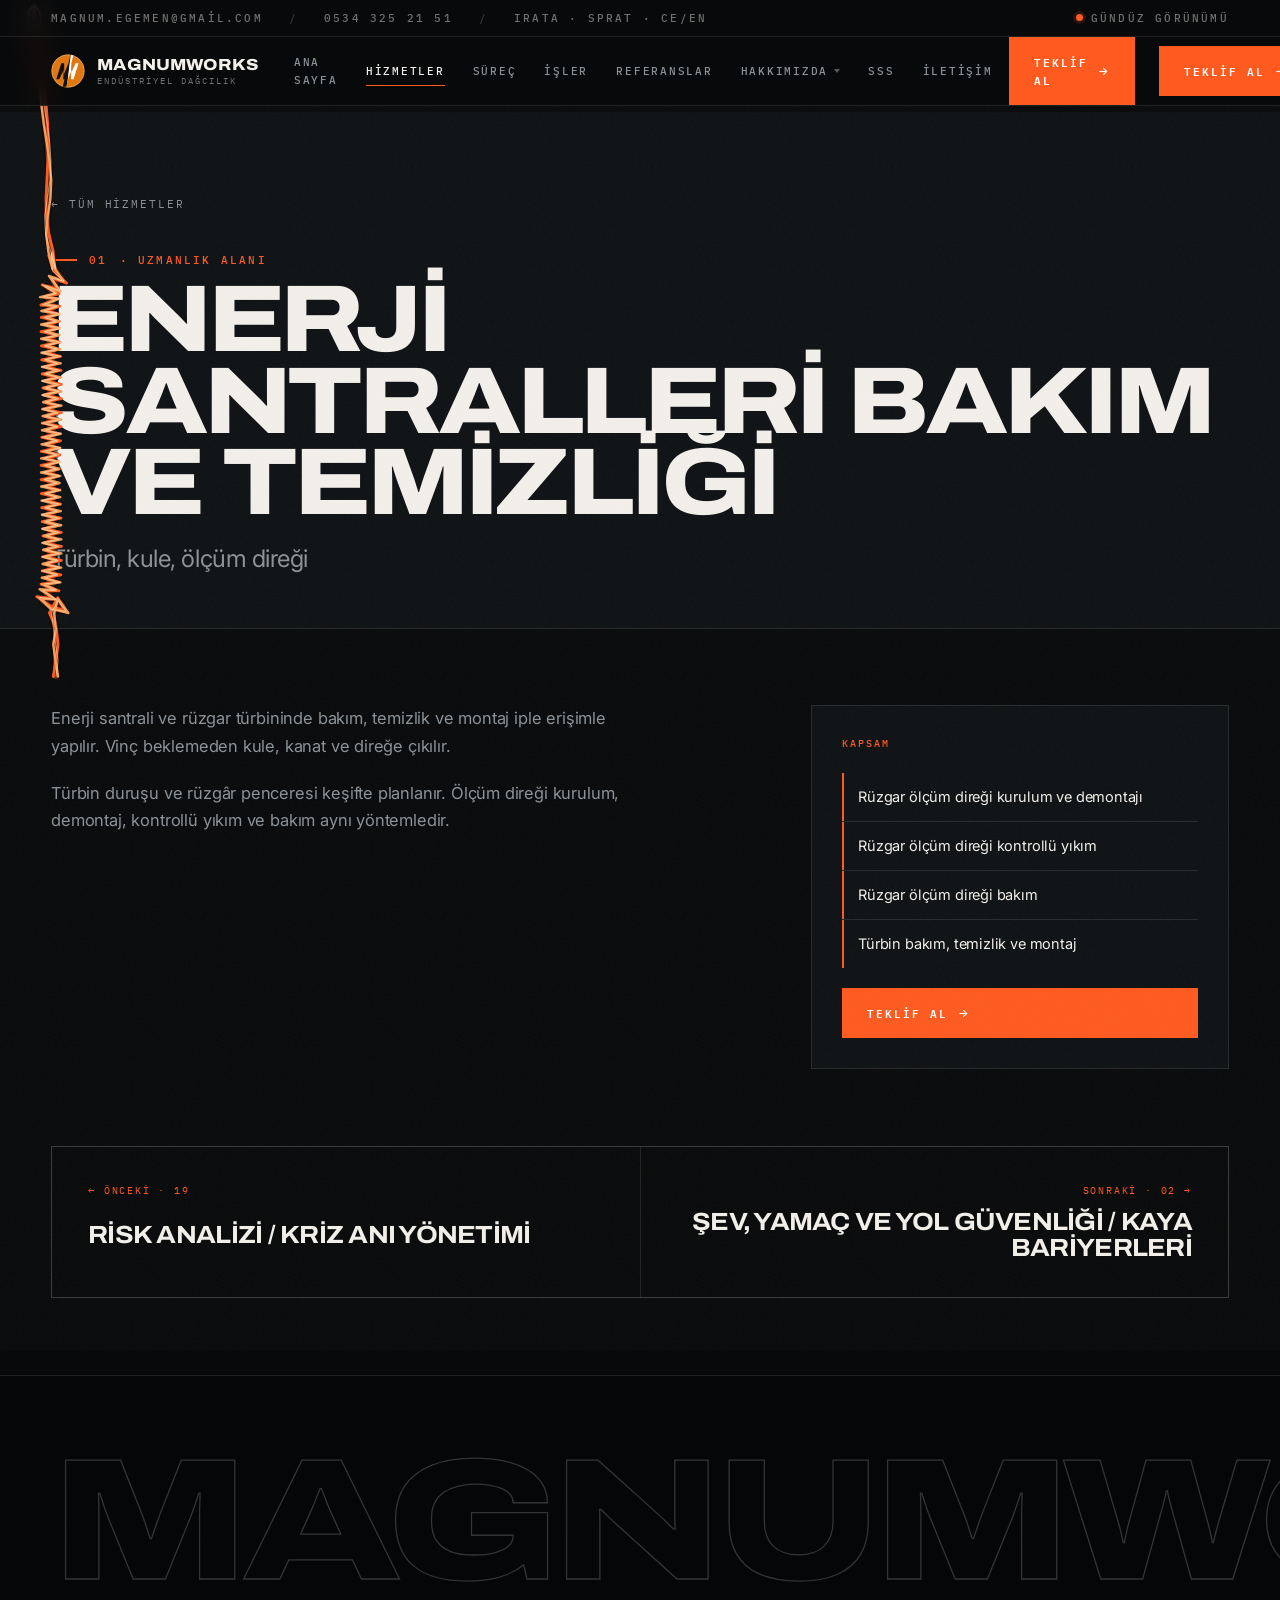
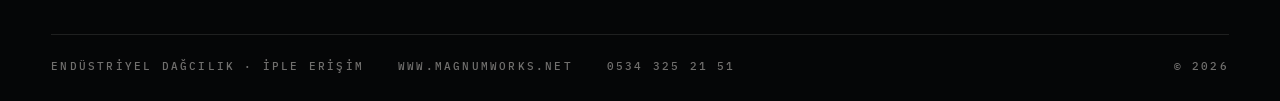
==== commit c09c7a0e: "Endüstriyel dağcılık temasına havalı eklentiler. - İpte inen dağcı: kaydırdıkça halatta iner, ipin f" ====
--- a/hizmet.html
+++ b/hizmet.html
@@ -74,6 +74,24 @@
       </div>
     </header>
 
+    <div class="climber" data-climber aria-hidden="true">
+      <svg viewBox="0 0 46 60" width="46" height="60">
+        <path class="gear" d="M2 20h7M2 26h7" />
+        <rect class="gear" x="5" y="18" width="7" height="11" rx="2" />
+        <path d="M12 23L18 25" />
+        <circle class="helmet" cx="22" cy="14" r="6.4" />
+        <path class="visor" d="M27 13.2h2.6" />
+        <path d="M22 20.5V33" />
+        <rect class="harness" x="16.5" y="31" width="11" height="6" rx="1.6" />
+        <path d="M22.5 24.5L31 30" />
+        <g class="legs">
+          <path d="M20 37L31 42L29 52" />
+          <path d="M25 37L34 39L33 49" />
+          <path class="boot" d="M27 52.5h5M31 49.5h5" />
+        </g>
+      </svg>
+    </div>
+
     <main id="icerik">
       <section class="svc-hero">
         <div class="shell">
--- a/css/styles.css
+++ b/css/styles.css
@@ -542,6 +542,48 @@
   font-weight: 600;
 }
 
+.rail-gauge {
+  position: relative;
+  width: 12px;
+  height: 190px;
+  background: repeating-linear-gradient(
+    180deg,
+    var(--line-mid) 0 1px,
+    transparent 1px 10px
+  );
+}
+
+.rail-gauge::after {
+  content: "";
+  position: absolute;
+  right: -1px;
+  top: 0;
+  bottom: 0;
+  width: 1px;
+  background: var(--line-mid);
+}
+
+.rail-fill {
+  position: absolute;
+  right: -1px;
+  top: 0;
+  width: 1.5px;
+  height: calc(var(--p, 0) * 100%);
+  background: var(--accent);
+}
+
+.rail-cursor {
+  position: absolute;
+  right: -4px;
+  top: calc(var(--p, 0) * 100%);
+  width: 8px;
+  height: 8px;
+  margin-top: -4px;
+  background: var(--accent);
+  transform: rotate(45deg);
+  box-shadow: 0 0 0 4px color-mix(in srgb, var(--accent) 22%, transparent);
+}
+
 .rail-marks {
   margin: 0;
   padding: 0;
@@ -2174,6 +2216,200 @@
 [data-reveal].is-visible {
   opacity: 1;
   transform: none;
+}
+
+/* ---------- İpte inen dağcı ---------- */
+
+.climber {
+  position: fixed;
+  top: 0;
+  left: 0;
+  z-index: 62;
+  pointer-events: none;
+  opacity: 0;
+  transition: opacity 0.5s var(--ease);
+  will-change: transform;
+  filter: drop-shadow(0 6px 14px rgba(0, 0, 0, 0.55));
+}
+
+.climber.is-on {
+  opacity: 1;
+}
+
+.climber svg {
+  overflow: visible;
+}
+
+.climber svg path,
+.climber svg rect,
+.climber svg circle {
+  fill: none;
+  stroke: var(--bone);
+  stroke-width: 2.1;
+  stroke-linecap: round;
+  stroke-linejoin: round;
+}
+
+.climber .helmet {
+  fill: var(--accent);
+  stroke: var(--accent);
+}
+
+.climber .visor,
+.climber .boot {
+  stroke: var(--accent);
+  stroke-width: 2.6;
+}
+
+.climber .gear {
+  stroke: var(--accent);
+  stroke-width: 2;
+}
+
+.climber .legs {
+  transform-origin: 22px 36px;
+}
+
+@media (prefers-reduced-motion: no-preference) {
+  .climber.is-moving .legs {
+    animation: kick 0.62s ease-in-out infinite alternate;
+  }
+}
+
+@keyframes kick {
+  from {
+    transform: rotate(-7deg);
+  }
+  to {
+    transform: rotate(6deg);
+  }
+}
+
+@media (max-width: 760px) {
+  .climber {
+    display: none;
+  }
+}
+
+/* Halat imleç durumları */
+
+body.is-rope-near .cursor-ring {
+  width: 44px;
+  height: 44px;
+  margin: -22px 0 0 -22px;
+  background: var(--accent-soft);
+  border-style: dashed;
+}
+
+body.is-rope-held .cursor-ring {
+  width: 26px;
+  height: 26px;
+  margin: -13px 0 0 -13px;
+  background: var(--accent);
+  border-color: var(--accent);
+}
+
+.rope-hint {
+  color: var(--accent);
+}
+
+@media (max-width: 1000px) {
+  .rope-hint {
+    display: none;
+  }
+}
+
+/* ---------- Donanım ---------- */
+
+.gear {
+  background: var(--void);
+}
+
+.gear-grid {
+  display: grid;
+  grid-template-columns: repeat(3, minmax(0, 1fr));
+  gap: 1px;
+  background: var(--line);
+  border: 1px solid var(--line);
+}
+
+.gear-grid article {
+  background: var(--void);
+  padding: clamp(24px, 3vw, 38px);
+  display: grid;
+  gap: 14px;
+  align-content: start;
+  transition: background 0.35s var(--ease);
+}
+
+.gear-grid article:hover {
+  background: var(--surface);
+}
+
+.gear-grid svg {
+  width: 74px;
+  height: 74px;
+}
+
+.gear-grid svg path,
+.gear-grid svg rect,
+.gear-grid svg circle {
+  fill: none;
+  stroke: var(--bone);
+  stroke-width: 1.6;
+  stroke-linecap: round;
+  stroke-linejoin: round;
+}
+
+.gear-grid svg .accent {
+  stroke: var(--accent);
+  stroke-width: 2.1;
+}
+
+.gear-grid svg .fine {
+  stroke-width: 1;
+  opacity: 0.4;
+}
+
+@media (prefers-reduced-motion: no-preference) {
+  .gear-grid article:hover svg .accent {
+    stroke-dasharray: 5 7;
+    animation: gear-dash 1.3s linear infinite;
+  }
+}
+
+@keyframes gear-dash {
+  to {
+    stroke-dashoffset: -24;
+  }
+}
+
+.gear-grid h3 {
+  margin: 0;
+  font-family: var(--display);
+  font-weight: 700;
+  font-stretch: 110%;
+  font-size: 1.1rem;
+  letter-spacing: -0.02em;
+  text-transform: uppercase;
+}
+
+.gear-grid p {
+  margin: 0;
+  color: var(--muted);
+  font-size: 14px;
+}
+
+@media (max-width: 1000px) {
+  .gear-grid {
+    grid-template-columns: repeat(2, minmax(0, 1fr));
+  }
+}
+
+@media (max-width: 640px) {
+  .gear-grid {
+    grid-template-columns: minmax(0, 1fr);
+  }
 }
 
 /* ---------- İmleç halkası ---------- */
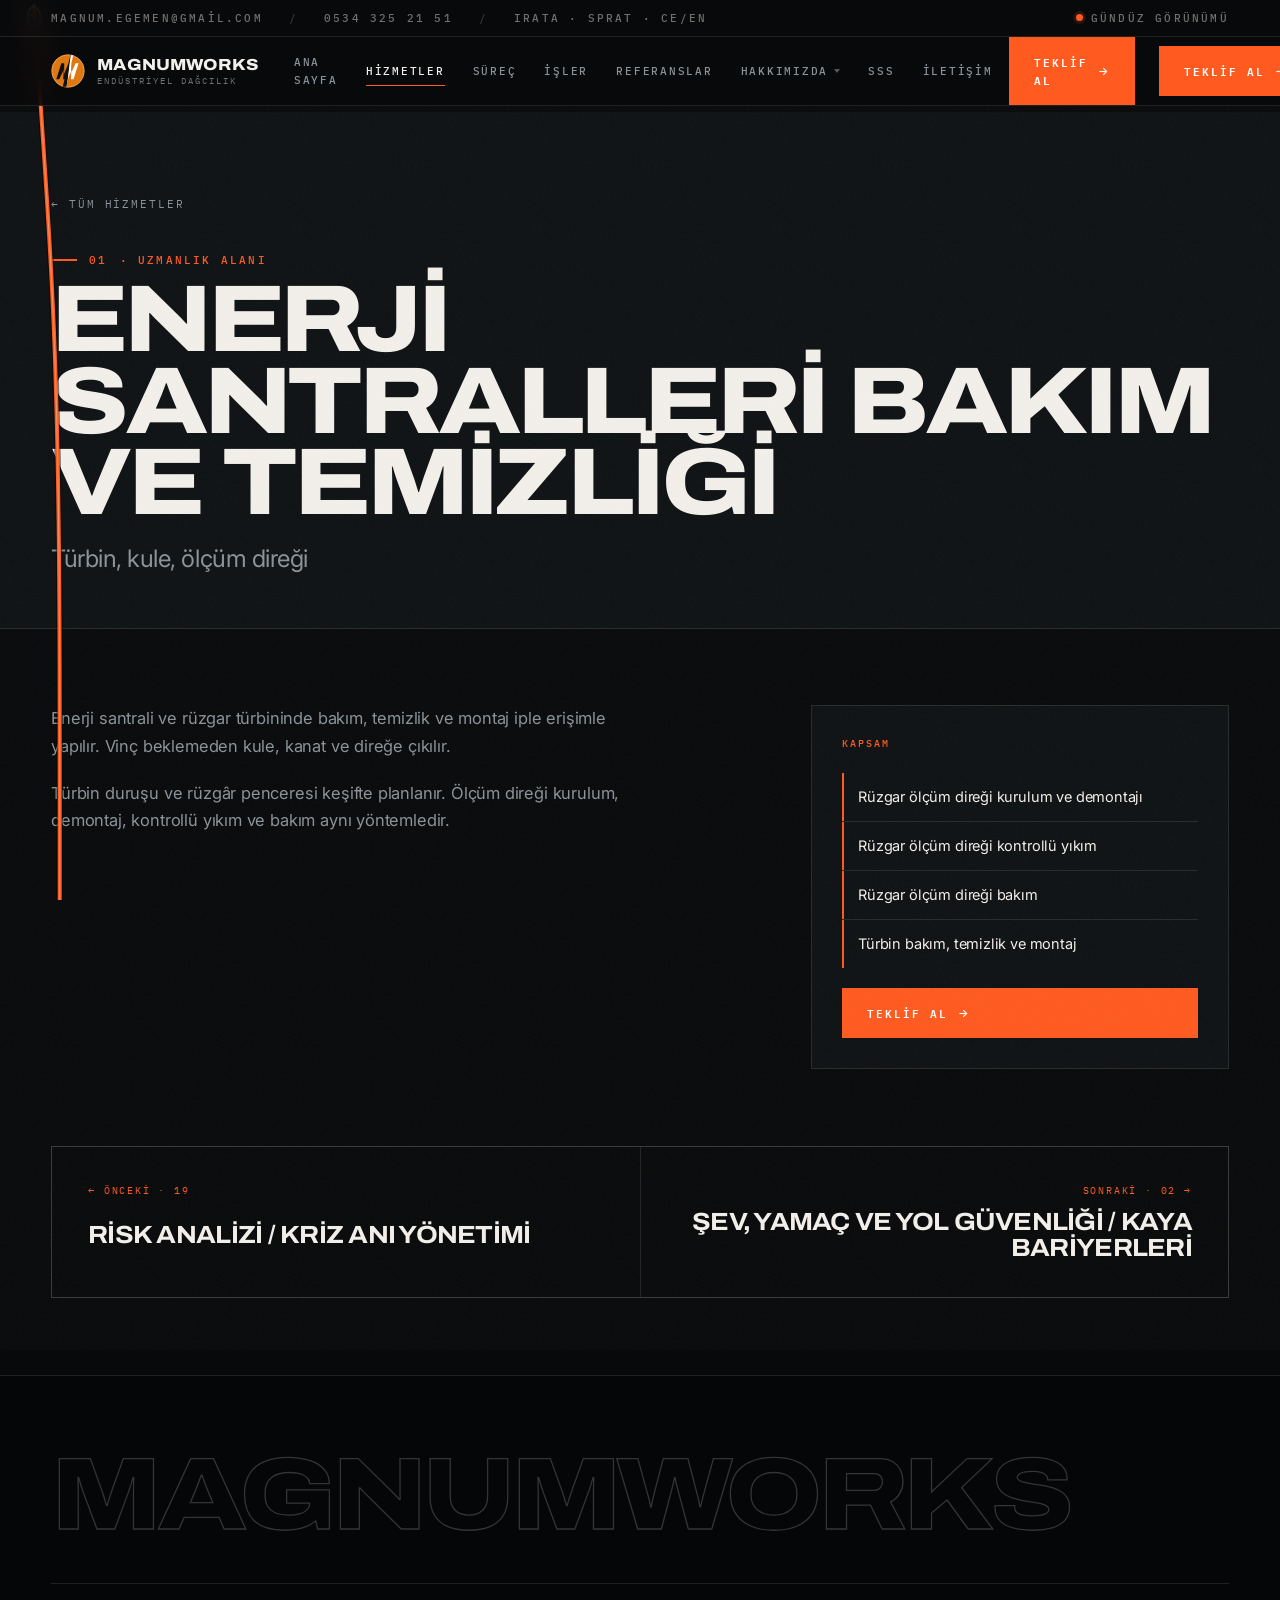
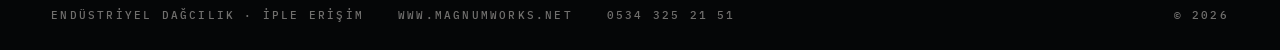
==== commit 7fd8f599: "Giriş bölümünü ve halat görünümünü geri bildirime göre düzelt. - Hero fotoğrafı artık renkli: gri fi" ====
--- a/hizmet.html
+++ b/hizmet.html
@@ -74,24 +74,6 @@
       </div>
     </header>
 
-    <div class="climber" data-climber aria-hidden="true">
-      <svg viewBox="0 0 46 60" width="46" height="60">
-        <path class="gear" d="M2 20h7M2 26h7" />
-        <rect class="gear" x="5" y="18" width="7" height="11" rx="2" />
-        <path d="M12 23L18 25" />
-        <circle class="helmet" cx="22" cy="14" r="6.4" />
-        <path class="visor" d="M27 13.2h2.6" />
-        <path d="M22 20.5V33" />
-        <rect class="harness" x="16.5" y="31" width="11" height="6" rx="1.6" />
-        <path d="M22.5 24.5L31 30" />
-        <g class="legs">
-          <path d="M20 37L31 42L29 52" />
-          <path d="M25 37L34 39L33 49" />
-          <path class="boot" d="M27 52.5h5M31 49.5h5" />
-        </g>
-      </svg>
-    </div>
-
     <main id="icerik">
       <section class="svc-hero">
         <div class="shell">
--- a/css/styles.css
+++ b/css/styles.css
@@ -33,8 +33,7 @@
   --display: "Archivo", "Inter", sans-serif;
   --mono: "IBM Plex Mono", ui-monospace, "SFMono-Regular", monospace;
 
-  --fs-xl: clamp(3rem, 11.5vw, 10.5rem);
-  --fs-l: clamp(2.4rem, 6.6vw, 5.6rem);
+  --fs-l: clamp(2rem, 5vw, 3.9rem);
   --fs-m: clamp(1.75rem, 3.4vw, 2.9rem);
   --fs-s: clamp(1.15rem, 1.9vw, 1.5rem);
 
@@ -634,21 +633,27 @@
   height: 100%;
   object-fit: cover;
   object-position: center 38%;
-  filter: grayscale(1) contrast(1.12) brightness(0.62);
+  filter: contrast(1.04) saturate(1.06) brightness(0.88);
   transform: scale(1.08);
   will-change: transform;
 }
 
 html[data-theme="day"] .hero-media img {
-  filter: grayscale(1) contrast(1.05) brightness(0.95);
-}
-
+  filter: contrast(1.02) saturate(1.04);
+}
+
+/* Yalnızca yazının okunduğu yerde koyulaşan perde; fotoğrafın rengi kalır. */
 .hero-media::after {
   content: "";
   position: absolute;
   inset: 0;
-  background: linear-gradient(180deg, rgba(8, 9, 10, 0.72) 0%, rgba(8, 9, 10, 0.34) 38%, var(--void) 96%),
-    radial-gradient(120% 80% at 12% 100%, rgba(255, 90, 31, 0.22), transparent 60%);
+  background: linear-gradient(
+    180deg,
+    rgba(8, 9, 10, 0.5) 0%,
+    rgba(8, 9, 10, 0.12) 34%,
+    rgba(8, 9, 10, 0.62) 78%,
+    var(--void) 99%
+  );
 }
 
 .hero-top {
@@ -676,13 +681,14 @@
 .hero-title {
   font-family: var(--display);
   font-weight: 800;
-  font-stretch: 118%;
-  font-size: var(--fs-xl);
-  line-height: 0.85;
-  letter-spacing: -0.045em;
-  text-transform: uppercase;
-  margin: 0;
-  max-width: 17ch;
+  font-stretch: 106%;
+  font-size: clamp(1.9rem, 4.4vw, 3.5rem);
+  line-height: 0.98;
+  letter-spacing: -0.03em;
+  text-transform: uppercase;
+  margin: 0;
+  max-width: 20ch;
+  text-shadow: 0 6px 26px rgba(0, 0, 0, 0.42);
 }
 
 .hero-title .ln {
@@ -1850,10 +1856,10 @@
 .contact-title {
   font-family: var(--display);
   font-weight: 800;
-  font-stretch: 122%;
-  font-size: clamp(3.6rem, 15vw, 12rem);
-  line-height: 0.8;
-  letter-spacing: -0.055em;
+  font-stretch: 114%;
+  font-size: clamp(2.4rem, 7vw, 5.4rem);
+  line-height: 0.88;
+  letter-spacing: -0.045em;
   text-transform: uppercase;
   margin: 12px 0 0;
 }
@@ -1964,9 +1970,9 @@
 .ftr-word {
   font-family: var(--display);
   font-weight: 800;
-  font-stretch: 125%;
-  font-size: clamp(2.6rem, 13.5vw, 12rem);
-  line-height: 0.8;
+  font-stretch: 118%;
+  font-size: clamp(2.2rem, 8vw, 6.4rem);
+  line-height: 0.85;
   letter-spacing: -0.05em;
   text-transform: uppercase;
   margin: 0 0 clamp(24px, 4vw, 44px);
@@ -2216,79 +2222,6 @@
 [data-reveal].is-visible {
   opacity: 1;
   transform: none;
-}
-
-/* ---------- İpte inen dağcı ---------- */
-
-.climber {
-  position: fixed;
-  top: 0;
-  left: 0;
-  z-index: 62;
-  pointer-events: none;
-  opacity: 0;
-  transition: opacity 0.5s var(--ease);
-  will-change: transform;
-  filter: drop-shadow(0 6px 14px rgba(0, 0, 0, 0.55));
-}
-
-.climber.is-on {
-  opacity: 1;
-}
-
-.climber svg {
-  overflow: visible;
-}
-
-.climber svg path,
-.climber svg rect,
-.climber svg circle {
-  fill: none;
-  stroke: var(--bone);
-  stroke-width: 2.1;
-  stroke-linecap: round;
-  stroke-linejoin: round;
-}
-
-.climber .helmet {
-  fill: var(--accent);
-  stroke: var(--accent);
-}
-
-.climber .visor,
-.climber .boot {
-  stroke: var(--accent);
-  stroke-width: 2.6;
-}
-
-.climber .gear {
-  stroke: var(--accent);
-  stroke-width: 2;
-}
-
-.climber .legs {
-  transform-origin: 22px 36px;
-}
-
-@media (prefers-reduced-motion: no-preference) {
-  .climber.is-moving .legs {
-    animation: kick 0.62s ease-in-out infinite alternate;
-  }
-}
-
-@keyframes kick {
-  from {
-    transform: rotate(-7deg);
-  }
-  to {
-    transform: rotate(6deg);
-  }
-}
-
-@media (max-width: 760px) {
-  .climber {
-    display: none;
-  }
 }
 
 /* Halat imleç durumları */
